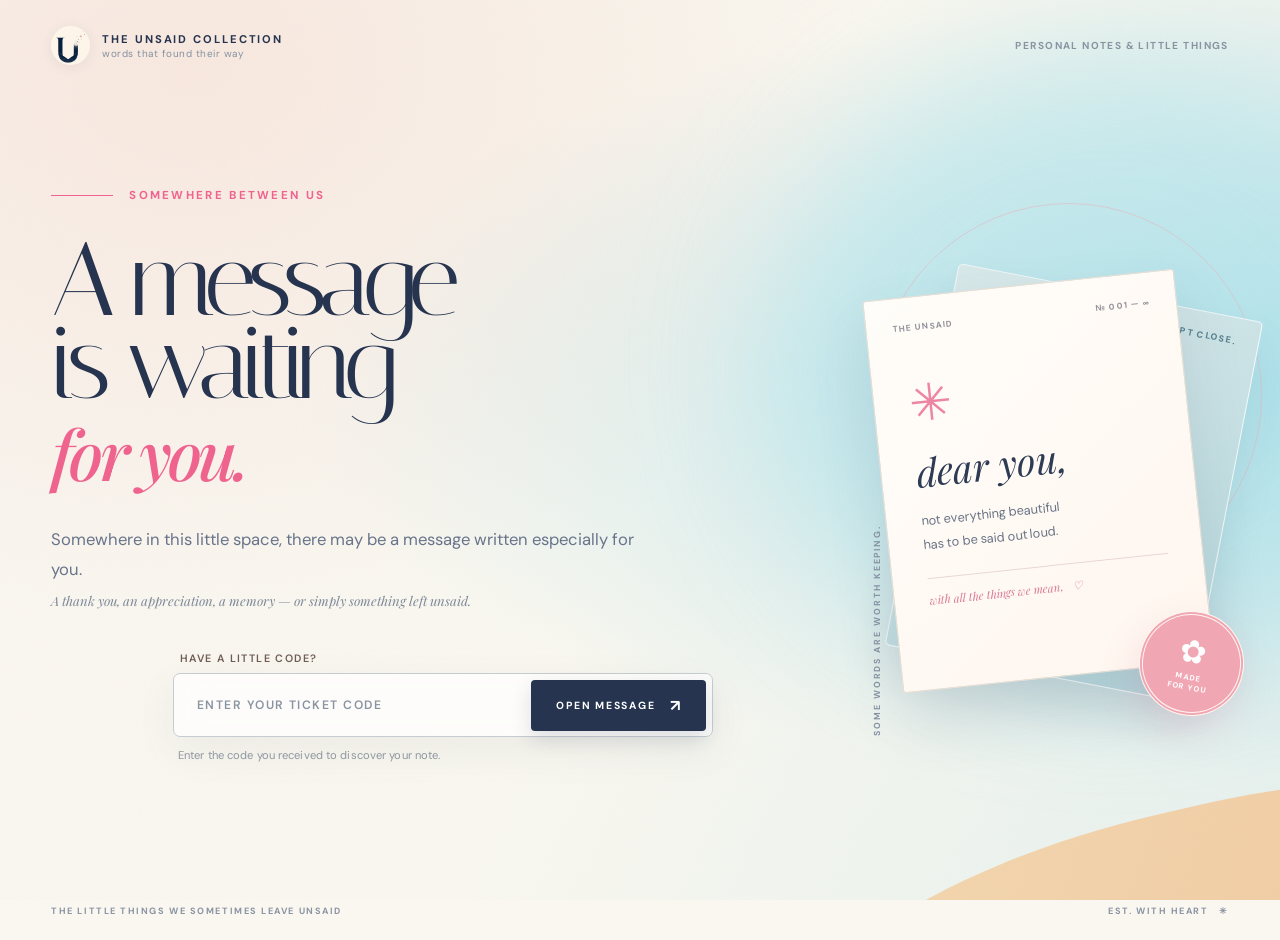
==== message.html @ 42da6a8a "Add files via upload" ====
<!DOCTYPE html>
<html lang="en">
<head>
  <meta charset="UTF-8" />
  <meta name="viewport" content="width=device-width, initial-scale=1.0" />
  <meta http-equiv="Cache-Control" content="no-cache, no-store, must-revalidate" />
  <meta http-equiv="Pragma" content="no-cache" />
  <meta http-equiv="Expires" content="0" />
  <meta name="description" content="A personal message, written for you." />
  <link rel="icon" type="image/png" sizes="32x32" href="assets/branding/favicon-32.png" />
  <link rel="icon" type="image/png" sizes="192x192" href="assets/branding/favicon-192.png" />
  <link rel="apple-touch-icon" href="assets/branding/favicon-192.png" />
  <title>Your Message — The Unsaid Collection</title>
  <link rel="preconnect" href="https://fonts.googleapis.com" />
  <link rel="preconnect" href="https://fonts.gstatic.com" crossorigin />
  <link href="https://fonts.googleapis.com/css2?family=DM+Sans:wght@400;500;600;700&family=Italiana&family=Playfair+Display:ital,wght@0,600;1,500&display=swap" rel="stylesheet" />
  <link rel="stylesheet" href="css/style.css?v=20260629-scrollfix3" />
  <link rel="stylesheet" href="css/themes.css?v=20260629-scrollfix3" />
  <link rel="stylesheet" href="css/message-v2.css?v=20260629-scrollfix3" />
  <link rel="stylesheet" href="css/recipient-designs.css?v=20260818-30unique" />
  <link rel="stylesheet" href="css/unsaid-redesign.css?v=unsaid-20261031" />
</head>
<body class="message-page" data-theme="eulalie">
  <div class="theme-background" aria-hidden="true">
    <span class="glow glow-one"></span>
    <span class="glow glow-two"></span>
    <div class="theme-motif">
      <span class="motif motif-one"></span>
      <span class="motif motif-two"></span>
      <span class="motif motif-three"></span>
      <span class="motif motif-four"></span>
      <span class="motif motif-five"></span>
    </div>
    <div id="particles" class="particles"></div>
  </div>

  <header class="message-header">
    <div class="brand message-brand-static" aria-label="THE UNSAID COLLECTION — a little note">
      <img class="message-brand-logo" src="assets/branding/unsent-mark.png" alt="" aria-hidden="true" />
      <span class="message-brand-copy"><strong>THE UNSAID COLLECTION</strong><small>words that found their way</small></span>
    </div>
    <div class="header-actions">
      <button id="musicToggle" class="music-toggle" type="button" aria-pressed="false" aria-label="Play background music" title="Background music">
        <span class="music-toggle-icon" aria-hidden="true">♪</span>
      </button>
    </div>
  </header>

  <main class="message-shell">
    <section id="introScene" class="intro-scene" aria-labelledby="messageTitle">
      <div class="edition-card">
        <div class="edition-art unsaid-edition-art" aria-hidden="true">
          <span class="edition-visual-circle"></span>
          <div class="edition-paper-stack edition-paper-stack-back"></div>
          <div class="edition-paper-stack edition-paper-stack-front">
            <span class="edition-paper-eyebrow">THE UNSAID COLLECTION</span>
            <span class="edition-paper-stamp">✿</span>
            <span class="edition-paper-script">somewhere,<br />between us.</span>
            <span class="edition-paper-line"></span>
            <span class="edition-paper-footnote">WORDS THAT FOUND THEIR WAY</span>
          </div>
          <span class="edition-art-caption">A MESSAGE, FOR ONE.</span>
          <span class="edition-art-spark">✳</span>
        </div>

        <div class="edition-copy">
          <div class="edition-topline">
            <span id="introThemeLabel">The Unsaid Collection</span>
            <span>A NOTE, JUST FOR YOU</span>
          </div>

          <p id="messageKicker" class="message-kicker">A little message for</p>
          <h1 id="messageTitle">Someone Special</h1>
          <p id="messageSubtitle" class="message-subtitle">Some words are meant to find just one person.</p>

          <div class="envelope-wrap">
            <button id="openLetterButton" class="envelope" type="button" aria-label="Buka surat">
              <span class="envelope-back"></span>
              <span class="letter-preview">
                <span class="letter-lines"></span>
                <span class="letter-seal">✦</span>
              </span>
              <span class="envelope-front"></span>
              <span class="envelope-flap"></span>
            </button>
          </div>

          <button id="openTextButton" class="primary-button" type="button">Open your message <span>↗</span></button>
          <p class="edition-note">Some words are best kept between two people.</p>
        </div>

        <div class="edition-spine" aria-hidden="true">
          <span>WORDS WORTH KEEPING</span>
          <strong>02</strong>
        </div>
      </div>
    </section>

    <div id="themeTransition" class="theme-transition" aria-hidden="true">
      <span class="transition-shape transition-shape-one"></span>
      <span class="transition-shape transition-shape-two"></span>
      <span class="transition-shape transition-shape-three"></span>
      <span class="transition-shape transition-shape-four"></span>
      <span class="transition-caption" id="transitionCaption">Opening your message</span>
    </div>

    <article id="letterScene" class="letter-scene" aria-hidden="true">
      <div class="letter-stage">
        <div class="letter-side-title" aria-hidden="true">
          <span>A MESSAGE FOR YOU</span>
          <strong id="letterThemeLabel">The Unsaid Collection</strong>
        </div>

        <div class="letter-card">
          <div class="letter-poster-band" aria-hidden="true">
            <span class="band-orb band-orb-one"></span>
            <span class="band-orb band-orb-two"></span>
            <span class="band-line band-line-one"></span>
            <span class="band-line band-line-two"></span>
            <span class="band-mark">✦</span>
          </div>

          <div class="letter-topline">
            <span id="letterDate">27 June 2026</span>
            <span class="letter-symbol">✦</span>
          </div>

          <p id="letterGreeting" class="letter-greeting">Dear friend,</p>
          <div id="letterBody" class="letter-body"></div>

          <section id="pauseScene" class="pause-scene" aria-hidden="true">
            <div class="pause-art" aria-hidden="true">
              <span class="pause-orb pause-orb-one"></span>
              <span class="pause-orb pause-orb-two"></span>
              <span class="pause-line pause-line-one"></span>
              <span class="pause-line pause-line-two"></span>
              <span class="pause-flourish pause-flourish-one"></span>
              <span class="pause-flourish pause-flourish-two"></span>
            </div>
            <p id="pauseQuote" class="pause-quote">Some memories deserve a gentler place to land.</p>
            <span id="pauseCaption" class="pause-caption">a quiet pause</span>
          </section>

          <div class="letter-closing">
            <p id="closingText">Thank you for being part of my story.</p>
            <div class="signature-block">
              <span>With sincerity,</span>
              <strong id="signatureName">— Someone who is learning</strong>
            </div>
          </div>
        </div>
      </div>

      <div class="after-message completion-panel">
        <span class="final-mark">✦</span>
        <p class="completion-kicker">Before you close this page</p>
        <h2>Have you finished reading your message?</h2>
        <p class="completion-copy">Take all the time you need. Once you confirm, this message will quietly close and cannot be opened again in this browser.</p>
        <button id="finishReadingButton" class="secondary-button finish-reading-button" type="button">I’ve finished reading</button>
      </div>
    </article>
  </main>

  <div id="finishDialog" class="finish-dialog" aria-hidden="true">
    <div class="finish-dialog-backdrop" data-dialog-close></div>
    <section class="finish-dialog-card" role="dialog" aria-modal="true" aria-labelledby="finishDialogTitle" aria-describedby="finishDialogText">
      <span class="finish-dialog-mark" aria-hidden="true">✦</span>
      <p class="finish-dialog-kicker">One last confirmation</p>
      <h2 id="finishDialogTitle">Ready to close this message?</h2>
      <p id="finishDialogText">After you continue, this message will fade away, and this code will no longer open it in this browser.</p>
      <div class="finish-dialog-actions">
        <button id="keepReadingButton" class="dialog-button dialog-button-secondary" type="button">Not yet</button>
        <button id="confirmFinishButton" class="dialog-button dialog-button-primary" type="button">Yes, close the message</button>
      </div>
    </section>
  </div>

  <div id="eraseDust" class="erase-dust" aria-hidden="true"></div>

  <div id="goodbyeScreen" class="goodbye-screen" aria-hidden="true">
    <span class="goodbye-mark">✦</span>
    <p>This message has gently closed.</p>
    <small>Some words stay with us, even after the page is gone.</small>
  </div>


  <div id="privacyShield" class="privacy-shield" aria-hidden="true">
    <div class="privacy-shield-card">
      <span aria-hidden="true">✦</span>
      <p>Your message is hidden</p>
      <small>Return to this window to continue your letter.</small>
    </div>
  </div>

  <div id="privacyNotice" class="privacy-notice" role="status" aria-live="polite">
    This personal message cannot be copied.
  </div>

  <footer class="message-footer">
    <span id="themeLabel">The Unsaid Collection</span>
    <span>For every little thing worth saying.</span>
  </footer>

  <audio id="backgroundMusic" src="assets/audio/titik-nadir-soft.mp3" preload="auto" loop playsinline webkit-playsinline></audio>

  <script src="js/messages.js?v=20260629-scrollfix3"></script>
  <script src="js/message.js?v=20260818-simplemobileaudio1"></script>
</body>
</html>
---- css/style.css ----
:root {
  --ink: #25233a;
  --muted: #706d83;
  --paper: rgba(255, 255, 255, 0.76);
  --line: rgba(37, 35, 58, 0.13);
  --shadow: 0 30px 90px rgba(67, 54, 106, 0.18);
}

* {
  box-sizing: border-box;
}

html {
  scroll-behavior: smooth;
}

body {
  margin: 0;
  min-height: 100vh;
  font-family: "DM Sans", sans-serif;
  color: var(--ink);
  background: #f6f2fb;
  overflow-x: hidden;
}

button,
input {
  font: inherit;
}

button,
a {
  -webkit-tap-highlight-color: transparent;
}

button {
  cursor: pointer;
}

/* =========================================================
   LANDING PAGE — THE PRIVATE INVITATION
   ========================================================= */
.landing-page {
  position: relative;
  min-height: 100vh;
  display: flex;
  flex-direction: column;
  color: #f7f0e8;
  background: #0d1326;
  isolation: isolate;
}

.night-sky {
  position: fixed;
  z-index: -2;
  inset: 0;
  overflow: hidden;
  pointer-events: none;
  background:
    radial-gradient(circle at 70% 14%, rgba(120, 114, 165, 0.16), transparent 30%),
    radial-gradient(circle at 13% 84%, rgba(112, 64, 93, 0.18), transparent 31%),
    linear-gradient(145deg, #10182e 0%, #0d1326 48%, #111326 100%);
}

.aurora,
.moon-glow,
.stars,
.landing-grain {
  position: absolute;
}

.aurora {
  border-radius: 50%;
  filter: blur(75px);
  opacity: 0.34;
  animation: landing-drift 16s ease-in-out infinite;
}

.aurora-one {
  width: 540px;
  height: 410px;
  top: -180px;
  right: -100px;
  background: #7775a8;
}

.aurora-two {
  width: 430px;
  height: 430px;
  left: -180px;
  bottom: -220px;
  background: #713e5f;
  animation-delay: -7s;
}

.moon-glow {
  width: 320px;
  height: 320px;
  top: 9%;
  right: 13%;
  border-radius: 50%;
  background: rgba(247, 232, 206, 0.09);
  filter: blur(18px);
  box-shadow: 0 0 100px rgba(246, 224, 189, 0.08);
}

.stars {
  inset: 0;
  opacity: 0.36;
  background-image:
    radial-gradient(circle, rgba(255,255,255,.9) 0 1px, transparent 1.2px),
    radial-gradient(circle, rgba(255,239,218,.72) 0 1px, transparent 1.3px);
  background-position: 0 0, 35px 24px;
}

.stars-small {
  background-size: 86px 86px, 112px 112px;
  mask-image: linear-gradient(to bottom, black, transparent 84%);
}

.stars-large {
  opacity: 0.17;
  background-size: 220px 220px, 310px 310px;
  transform: translateY(-40px);
}

.landing-grain {
  inset: 0;
  opacity: 0.14;
  mix-blend-mode: soft-light;
  background-image: url("data:image/svg+xml,%3Csvg viewBox='0 0 180 180' xmlns='http://www.w3.org/2000/svg'%3E%3Cfilter id='n'%3E%3CfeTurbulence type='fractalNoise' baseFrequency='.86' numOctaves='3' stitchTiles='stitch'/%3E%3C/filter%3E%3Crect width='100%25' height='100%25' filter='url(%23n)' opacity='.55'/%3E%3C/svg%3E");
}

.landing-header,
.landing-footer,
.landing-shell {
  width: min(1240px, calc(100% - 48px));
  margin-inline: auto;
}

.landing-header {
  position: relative;
  z-index: 4;
  display: flex;
  align-items: center;
  justify-content: space-between;
  gap: 20px;
  padding: 30px 0 14px;
  border-bottom: 1px solid rgba(255,255,255,0.1);
}

.landing-brand {
  display: inline-flex;
  align-items: center;
  gap: 10px;
  color: #f6ede4;
  font-family: "Italiana", "Playfair Display", serif;
  font-size: 1.2rem;
  letter-spacing: 0.06em;
  text-decoration: none;
}

.brand-star {
  color: #d0aa7c;
  font-size: 0.85rem;
}

.landing-header p,
.landing-footer p {
  margin: 0;
  color: rgba(238, 230, 222, 0.46);
  font-size: 0.68rem;
  letter-spacing: 0.16em;
  text-transform: uppercase;
}

.landing-shell {
  position: relative;
  z-index: 2;
  flex: 1;
  display: grid;
  grid-template-columns: minmax(0, 1.02fr) minmax(430px, 0.78fr);
  align-items: center;
  gap: clamp(55px, 8vw, 120px);
  padding: 58px 0 62px;
}

.landing-copy {
  max-width: 650px;
}

.landing-kicker {
  display: flex;
  align-items: center;
  gap: 12px;
  margin: 0 0 25px;
  color: #c8a77f;
  font-size: 0.69rem;
  font-weight: 600;
  letter-spacing: 0.19em;
  text-transform: uppercase;
}

.landing-kicker span {
  width: 42px;
  height: 1px;
  background: #c8a77f;
}

.landing-copy h1 {
  margin: 0;
  color: #f7f0e8;
  font-family: "Italiana", "Playfair Display", serif;
  font-size: clamp(4rem, 7.2vw, 7.25rem);
  font-weight: 400;
  letter-spacing: -0.05em;
  line-height: 0.91;
}

.landing-copy h1 em {
  display: block;
  margin-top: 0.11em;
  color: #d4af83;
  font-family: "Playfair Display", serif;
  font-size: 0.58em;
  font-weight: 500;
  letter-spacing: -0.025em;
}

.landing-intro {
  max-width: 590px;
  margin: 32px 0 0;
  color: rgba(239, 232, 225, 0.65);
  font-size: 0.98rem;
  line-height: 1.9;
}

.landing-details {
  display: flex;
  align-items: center;
  gap: 24px;
  margin-top: 46px;
}

.landing-details > div {
  display: grid;
  grid-template-columns: auto 1fr;
  align-items: center;
  gap: 12px;
  max-width: 200px;
}

.landing-details strong {
  color: #d0aa7c;
  font-family: "Italiana", serif;
  font-size: 1.45rem;
  font-weight: 400;
}

.landing-details span {
  color: rgba(239, 232, 225, 0.53);
  font-size: 0.72rem;
  line-height: 1.45;
}

.landing-details > i {
  width: 35px;
  height: 1px;
  background: rgba(255,255,255,0.14);
}

.invitation-stage {
  position: relative;
  width: min(100%, 505px);
  justify-self: end;
  padding: 24px 18px 18px;
  perspective: 1300px;
}

.letter-stack {
  position: absolute;
  inset: 40px 30px 6px;
  transform-style: preserve-3d;
}

.paper {
  position: absolute;
  inset: 0;
  border: 1px solid rgba(67, 51, 51, 0.11);
  border-radius: 4px;
  background: #e9dfd0;
  box-shadow: 0 30px 80px rgba(0,0,0,0.28);
}

.paper-back {
  transform: rotate(6deg) translate(8px, 8px);
  opacity: 0.5;
}

.paper-middle {
  transform: rotate(-3deg) translate(-7px, 7px);
  opacity: 0.72;
}

.invitation-card {
  position: relative;
  z-index: 2;
  min-height: 565px;
  padding: clamp(34px, 5vw, 53px);
  color: #28211f;
  background:
    linear-gradient(rgba(245, 237, 224, 0.95), rgba(245, 237, 224, 0.95)),
    repeating-linear-gradient(0deg, transparent 0 30px, rgba(75,52,42,.04) 31px);
  border: 1px solid rgba(255,255,255,0.65);
  border-radius: 4px;
  box-shadow: 0 38px 100px rgba(0,0,0,0.37);
  transform: rotateY(-2deg) rotateZ(0.25deg);
  transition: transform 0.5s cubic-bezier(.2,.8,.2,1), box-shadow 0.5s ease;
}

.invitation-stage:hover .invitation-card,
.invitation-stage:focus-within .invitation-card {
  transform: rotateY(0deg) rotateZ(0deg) translateY(-4px);
  box-shadow: 0 46px 115px rgba(0,0,0,0.42);
}

.card-corners::before,
.card-corners::after,
.invitation-card::before,
.invitation-card::after {
  position: absolute;
  width: 22px;
  height: 22px;
  content: "";
  border-color: rgba(92, 69, 56, 0.34);
}

.card-corners::before { top: 15px; left: 15px; border-top: 1px solid; border-left: 1px solid; }
.card-corners::after { top: 15px; right: 15px; border-top: 1px solid; border-right: 1px solid; }
.invitation-card::before { bottom: 15px; left: 15px; border-bottom: 1px solid; border-left: 1px solid; }
.invitation-card::after { bottom: 15px; right: 15px; border-bottom: 1px solid; border-right: 1px solid; }

.invitation-heading {
  display: flex;
  align-items: center;
  justify-content: space-between;
  color: rgba(53, 42, 38, 0.45);
  font-size: 0.65rem;
  letter-spacing: 0.16em;
  text-transform: uppercase;
}

.invitation-symbol {
  color: #966346;
  font-size: 0.9rem;
}

.wax-seal {
  position: relative;
  width: 74px;
  height: 74px;
  display: grid;
  place-items: center;
  margin: 32px auto 27px;
  color: #f0d8c2;
  background:
    radial-gradient(circle at 35% 28%, rgba(255,255,255,.25), transparent 18%),
    radial-gradient(circle, #a2574a 0 58%, #844338 60% 72%, #9b5144 74%);
  border-radius: 48% 52% 46% 54% / 54% 44% 56% 46%;
  filter: drop-shadow(0 8px 10px rgba(83,38,32,.28));
  transform: rotate(-7deg);
  transition: transform 0.35s ease;
}

.invitation-stage:hover .wax-seal {
  transform: rotate(0) scale(1.04);
}

.wax-seal::after {
  position: absolute;
  inset: 11px;
  border: 1px solid rgba(249, 220, 196, 0.42);
  border-radius: 50%;
  content: "";
}

.wax-seal span {
  position: relative;
  z-index: 1;
  font-family: "Italiana", serif;
  font-size: 1.85rem;
}

.card-kicker {
  margin: 0 0 11px;
  color: #9a6a4d;
  font-size: 0.62rem;
  font-weight: 600;
  letter-spacing: 0.17em;
  text-align: center;
  text-transform: uppercase;
}

.invitation-card h2 {
  margin: 0;
  font-family: "Italiana", "Playfair Display", serif;
  font-size: clamp(2.55rem, 4vw, 3.35rem);
  font-weight: 400;
  letter-spacing: -0.04em;
  line-height: 0.95;
  text-align: center;
}

.card-description {
  max-width: 310px;
  margin: 20px auto 28px;
  color: #786b65;
  font-size: 0.82rem;
  line-height: 1.65;
  text-align: center;
}

.invite-form {
  width: 100%;
  margin: 0 auto;
}

.invite-form label {
  display: block;
  margin: 0 0 8px 2px;
  color: #6f5d55;
  font-size: 0.67rem;
  font-weight: 600;
  letter-spacing: 0.13em;
  text-transform: uppercase;
}

.input-wrap {
  display: grid;
  grid-template-columns: auto minmax(0, 1fr) auto;
  align-items: center;
  gap: 10px;
  min-height: 59px;
  padding: 6px 7px 6px 15px;
  border: 1px solid rgba(79, 58, 48, 0.2);
  background: rgba(255,255,255,0.39);
  box-shadow: inset 0 1px rgba(255,255,255,0.55);
  transition: border-color .25s ease, box-shadow .25s ease, transform .25s ease;
}

.input-wrap:focus-within {
  border-color: rgba(146, 82, 64, 0.58);
  box-shadow: 0 10px 28px rgba(75, 51, 43, 0.11), inset 0 1px rgba(255,255,255,.75);
  transform: translateY(-1px);
}

.input-wrap.error {
  border-color: rgba(165, 55, 62, 0.62);
  animation: shake 0.38s ease;
}

.input-icon {
  color: rgba(91, 68, 58, 0.45);
  font-family: "Italiana", serif;
  font-size: 1.2rem;
}

.input-wrap input {
  min-width: 0;
  width: 100%;
  padding: 12px 0;
  border: 0;
  outline: 0;
  color: #342925;
  background: transparent;
  font-size: 0.92rem;
  font-weight: 600;
  letter-spacing: 0.12em;
  text-transform: uppercase;
}

.input-wrap input::placeholder {
  color: rgba(87, 68, 61, 0.31);
}

.input-wrap button {
  min-width: 112px;
  display: inline-flex;
  align-items: center;
  justify-content: center;
  gap: 10px;
  padding: 14px 16px;
  border: 0;
  color: #f8eee4;
  background: #2e292b;
  box-shadow: 0 9px 20px rgba(41, 34, 35, 0.2);
  transition: transform .2s ease, background .2s ease, opacity .2s ease;
}

.input-wrap button:hover {
  background: #4b3936;
  transform: translateY(-2px);
}

.input-wrap button:disabled {
  cursor: progress;
  opacity: .67;
}

.input-wrap button.checking .button-arrow {
  animation: spinner .7s linear infinite;
}

.button-arrow {
  font-size: 1rem;
}

.form-feedback {
  min-height: 28px;
  display: flex;
  align-items: flex-start;
  justify-content: space-between;
  gap: 12px;
  padding: 8px 2px 0;
}

.form-message {
  margin: 0;
  color: #a13f48;
  font-size: 0.72rem;
  line-height: 1.35;
}

.form-message.success {
  color: #4d755b;
}

.form-feedback > span {
  flex: none;
  color: rgba(80, 63, 56, 0.43);
  font-size: 0.64rem;
}

.card-footer {
  display: flex;
  align-items: center;
  justify-content: center;
  gap: 10px;
  margin-top: 19px;
  color: rgba(65, 50, 44, 0.38);
  font-family: "Playfair Display", serif;
  font-size: 0.62rem;
  font-style: italic;
}

.card-footer i {
  width: 3px;
  height: 3px;
  background: #a27b64;
  border-radius: 50%;
}

.floating-note {
  position: absolute;
  z-index: 4;
  padding: 9px 13px;
  color: rgba(243, 231, 219, 0.6);
  background: rgba(12, 17, 33, 0.62);
  border: 1px solid rgba(255,255,255,0.09);
  border-radius: 999px;
  backdrop-filter: blur(12px);
  font-family: "Playfair Display", serif;
  font-size: 0.66rem;
  font-style: italic;
  white-space: nowrap;
  box-shadow: 0 12px 35px rgba(0,0,0,.18);
  animation: note-float 5s ease-in-out infinite;
}

.note-one {
  top: 9px;
  right: -47px;
}

.note-two {
  left: -59px;
  bottom: 49px;
  animation-delay: -2.3s;
}

.landing-footer {
  position: relative;
  z-index: 3;
  display: flex;
  justify-content: space-between;
  gap: 24px;
  padding: 14px 0 27px;
}

.landing-footer span {
  display: inline-block;
  margin-left: 6px;
  animation: scroll-nudge 1.8s ease-in-out infinite;
}

.reveal-item {
  opacity: 0;
  transform: translateY(18px);
  animation: reveal .85s cubic-bezier(.2,.75,.2,1) forwards;
}

.landing-header.reveal-item { animation-delay: .05s; }
.landing-copy .reveal-item:nth-child(1) { animation-delay: .12s; }
.landing-copy .reveal-item:nth-child(2) { animation-delay: .22s; }
.landing-copy .reveal-item:nth-child(3) { animation-delay: .34s; }
.landing-copy .reveal-item:nth-child(4) { animation-delay: .46s; }
.invitation-stage.reveal-item { animation-delay: .3s; }
.landing-footer.reveal-item { animation-delay: .58s; }

.success-overlay {
  position: fixed;
  z-index: 30;
  inset: 0;
  display: grid;
  place-items: center;
  padding: 24px;
  background: rgba(6, 10, 22, 0.72);
  backdrop-filter: blur(20px);
  opacity: 0;
  visibility: hidden;
  transition: opacity .4s ease, visibility .4s ease;
}

.success-overlay.active {
  opacity: 1;
  visibility: visible;
}

.success-rings {
  position: absolute;
  width: min(68vw, 660px);
  aspect-ratio: 1;
}

.success-rings span {
  position: absolute;
  inset: 0;
  border: 1px solid rgba(218, 180, 134, 0.12);
  border-radius: 50%;
  animation: ring-pulse 2s ease-out infinite;
}

.success-rings span:nth-child(2) { inset: 13%; animation-delay: -.65s; }
.success-rings span:nth-child(3) { inset: 27%; animation-delay: -1.3s; }

.success-card {
  position: relative;
  width: min(440px, 100%);
  padding: 46px 38px;
  color: #2c2523;
  text-align: center;
  background: #f3eadf;
  border: 1px solid rgba(255,255,255,0.75);
  box-shadow: 0 40px 120px rgba(0,0,0,.45);
  transform: translateY(22px) scale(.96);
  transition: transform .45s cubic-bezier(.2,.8,.2,1);
}

.success-overlay.active .success-card {
  transform: translateY(0) scale(1);
}

.success-icon {
  width: 48px;
  height: 48px;
  display: grid;
  place-items: center;
  margin: 0 auto 18px;
  color: #9e654d;
  border: 1px solid rgba(126, 82, 63, .24);
  border-radius: 50%;
}

.success-kicker {
  margin: 0;
  color: #9b6a52;
  font-size: .67rem;
  font-weight: 600;
  letter-spacing: .18em;
  text-transform: uppercase;
}

.success-card h2 {
  margin: 12px 0 9px;
  font-family: "Italiana", "Playfair Display", serif;
  font-size: 2.75rem;
  font-weight: 400;
  letter-spacing: -.04em;
}

.success-card > p:not(.success-kicker) {
  margin: 0;
  color: #746862;
}

.success-card small {
  color: #8e817a;
}

.loading-line {
  height: 2px;
  margin: 27px 0 14px;
  overflow: hidden;
  background: rgba(76, 57, 49, 0.11);
}

.loading-line span {
  display: block;
  width: 0;
  height: 100%;
  background: linear-gradient(90deg, #804a3e, #cf9f73);
}

.success-overlay.active .loading-line span {
  animation: load 1.45s ease forwards;
}

.landing-page.invite-accepted .invitation-card {
  transform: translateY(-10px) rotateX(2deg) scale(.98);
}

@keyframes landing-drift {
  0%, 100% { transform: translate3d(0,0,0) scale(1); }
  50% { transform: translate3d(34px,-18px,0) scale(1.08); }
}

@keyframes note-float {
  0%, 100% { transform: translateY(0) rotate(-1deg); }
  50% { transform: translateY(-8px) rotate(1deg); }
}

@keyframes scroll-nudge {
  0%, 100% { transform: translateY(0); opacity: .5; }
  50% { transform: translateY(4px); opacity: 1; }
}

@keyframes spinner {
  to { transform: rotate(360deg); }
}

@keyframes ring-pulse {
  0% { transform: scale(.7); opacity: 0; }
  35% { opacity: .8; }
  100% { transform: scale(1.12); opacity: 0; }
}

@media (max-width: 1020px) {
  .landing-shell {
    grid-template-columns: 1fr;
    gap: 70px;
    padding-top: 70px;
  }

  .landing-copy {
    max-width: 780px;
    text-align: center;
    justify-self: center;
  }

  .landing-kicker,
  .landing-details {
    justify-content: center;
  }

  .landing-intro {
    margin-inline: auto;
  }

  .invitation-stage {
    justify-self: center;
  }
}

@media (max-width: 620px) {
  .landing-header,
  .landing-footer,
  .landing-shell {
    width: min(100% - 28px, 1240px);
  }

  .landing-header {
    padding-top: 20px;
  }

  .landing-header p {
    display: none;
  }

  .landing-shell {
    gap: 45px;
    padding: 50px 0 36px;
  }

  .landing-copy h1 {
    font-size: clamp(3.35rem, 18vw, 5.2rem);
  }

  .landing-intro {
    font-size: .9rem;
    line-height: 1.8;
  }

  .landing-details {
    gap: 12px;
    margin-top: 35px;
  }

  .landing-details > div {
    grid-template-columns: 1fr;
    gap: 2px;
    text-align: center;
  }

  .landing-details > i {
    width: 20px;
  }

  .invitation-stage {
    padding: 10px 0;
  }

  .letter-stack {
    inset: 25px 7px 0;
  }

  .invitation-card {
    min-height: 0;
    padding: 38px 24px 34px;
    transform: none;
  }

  .invitation-stage:hover .invitation-card,
  .invitation-stage:focus-within .invitation-card {
    transform: translateY(-2px);
  }

  .wax-seal {
    width: 66px;
    height: 66px;
    margin: 27px auto 23px;
  }

  .input-wrap {
    grid-template-columns: auto minmax(0, 1fr);
    padding: 8px 9px 8px 14px;
  }

  .input-wrap button {
    grid-column: 1 / -1;
    width: 100%;
  }

  .form-feedback {
    min-height: 37px;
  }

  .floating-note {
    display: none;
  }

  .card-footer {
    gap: 7px;
    font-size: .57rem;
  }

  .landing-footer {
    justify-content: center;
    text-align: center;
  }

  .landing-footer p:last-child {
    display: none;
  }
}

.message-page {
  min-height: 100vh;
  transition: background 0.6s ease, color 0.6s ease;
}

.message-header,
.message-footer {
  position: relative;
  z-index: 5;
  display: flex;
  align-items: center;
  justify-content: space-between;
  gap: 20px;
  width: min(1180px, calc(100% - 40px));
  margin: 0 auto;
}

.message-header {
  padding: 24px 0;
}

.brand {
  color: inherit;
  font-family: "Playfair Display", serif;
  font-style: italic;
  text-decoration: none;
}

.ghost-button,
.secondary-button {
  border: 1px solid var(--theme-line, rgba(255,255,255,0.25));
  color: inherit;
  background: var(--theme-glass, rgba(255,255,255,0.08));
  backdrop-filter: blur(12px);
  transition: transform 0.2s ease, background 0.2s ease;
}

.ghost-button {
  padding: 10px 15px;
  border-radius: 999px;
  font-size: 0.78rem;
}

.ghost-button:hover,
.secondary-button:hover {
  transform: translateY(-2px);
  background: var(--theme-glass-hover, rgba(255,255,255,0.14));
}

.message-shell {
  position: relative;
  z-index: 2;
  width: min(1000px, calc(100% - 32px));
  margin: 0 auto;
}

.intro-scene {
  min-height: calc(100vh - 150px);
  display: flex;
  flex-direction: column;
  align-items: center;
  justify-content: center;
  padding: 42px 0 90px;
  text-align: center;
  transition: opacity 0.5s ease, transform 0.5s ease;
}

.intro-scene.leaving {
  opacity: 0;
  transform: translateY(-22px);
}

.envelope-wrap {
  height: 180px;
  display: grid;
  place-items: center;
  margin-bottom: 24px;
  perspective: 1000px;
}

.envelope {
  position: relative;
  width: 230px;
  height: 145px;
  padding: 0;
  border: 0;
  background: transparent;
  filter: drop-shadow(0 25px 28px rgba(0,0,0,0.18));
  transition: transform 0.25s ease;
}

.envelope:hover {
  transform: translateY(-7px) rotate(-1deg);
}

.envelope-back,
.envelope-front,
.envelope-flap {
  position: absolute;
  inset: 0;
  border-radius: 10px;
}

.envelope-back {
  background: var(--theme-envelope, #ece0f4);
}

.envelope-front {
  z-index: 3;
  clip-path: polygon(0 0, 50% 50%, 100% 0, 100% 100%, 0 100%);
  background: var(--theme-envelope-front, #dfcfe9);
}

.envelope-flap {
  z-index: 4;
  transform-origin: top;
  clip-path: polygon(0 0, 100% 0, 50% 62%);
  background: var(--theme-envelope-flap, #f4e9f9);
  transition: transform 0.75s cubic-bezier(.2,.8,.2,1), z-index 0s 0.3s;
}

.letter-preview {
  position: absolute;
  z-index: 2;
  left: 18px;
  right: 18px;
  bottom: 12px;
  height: 112px;
  padding: 22px;
  background: #fffdf8;
  border-radius: 8px;
  transition: transform 0.75s cubic-bezier(.2,.8,.2,1);
}

.letter-lines,
.letter-lines::before,
.letter-lines::after {
  display: block;
  height: 5px;
  border-radius: 99px;
  background: #ddd5cc;
  content: "";
}

.letter-lines::before {
  width: 72%;
  margin-top: 12px;
}

.letter-lines::after {
  width: 54%;
  margin-top: 12px;
}

.letter-seal {
  position: absolute;
  right: 18px;
  bottom: 15px;
  color: var(--theme-accent, #8b6da7);
}

.envelope.opened .envelope-flap {
  z-index: 1;
  transform: rotateX(180deg);
}

.envelope.opened .letter-preview {
  transform: translateY(-74px);
}

.message-kicker {
  margin: 0 0 12px;
  color: var(--theme-accent, #b8a4d9);
}

.intro-scene h1 {
  margin: 0;
  max-width: 750px;
  font-size: clamp(3.3rem, 9vw, 7rem);
  line-height: 0.95;
  color: var(--theme-heading, white);
}

.message-subtitle {
  width: min(560px, 100%);
  margin: 24px auto 30px;
  color: var(--theme-muted, rgba(255,255,255,0.72));
  line-height: 1.7;
}

.primary-button {
  display: inline-flex;
  align-items: center;
  gap: 16px;
  padding: 15px 20px;
  background: var(--theme-button, linear-gradient(135deg, #fff, #eee));
  color: var(--theme-button-text, #28233a);
}

.letter-scene {
  display: none;
  padding: 60px 0 100px;
}

.letter-scene.visible {
  display: block;
  animation: reveal 0.7s ease forwards;
}

.letter-card {
  width: min(760px, 100%);
  margin: 0 auto;
  padding: clamp(30px, 7vw, 70px);
  color: #2c2830;
  background:
    linear-gradient(rgba(255,253,248,0.94), rgba(255,253,248,0.94)),
    repeating-linear-gradient(0deg, transparent, transparent 31px, rgba(93,72,70,0.05) 32px);
  border: 1px solid rgba(255,255,255,0.78);
  border-radius: 10px;
  box-shadow: 0 35px 90px rgba(0,0,0,0.2);
  transform: rotate(-0.35deg);
}

.letter-topline {
  display: flex;
  justify-content: space-between;
  gap: 20px;
  margin-bottom: 44px;
  color: #91848d;
  font-size: 0.78rem;
  letter-spacing: 0.08em;
  text-transform: uppercase;
}

.letter-symbol {
  color: var(--theme-accent, #87639c);
}

.letter-greeting {
  margin: 0 0 30px;
  font-family: "Playfair Display", serif;
  font-size: clamp(2rem, 5vw, 3.1rem);
}

.letter-body p {
  margin: 0 0 24px;
  color: #49424a;
  font-family: "Playfair Display", serif;
  font-size: clamp(1.14rem, 2.3vw, 1.34rem);
  line-height: 1.95;
  opacity: 0;
  transform: translateY(14px);
}

.letter-body p.visible {
  animation: reveal 0.75s ease forwards;
}

.letter-closing {
  margin-top: 48px;
  padding-top: 30px;
  border-top: 1px solid rgba(51,44,48,0.12);
}

.letter-closing > p {
  color: #5e555d;
  font-style: italic;
}

.signature-block {
  display: flex;
  flex-direction: column;
  align-items: flex-end;
  gap: 7px;
  margin-top: 36px;
  color: #6f646d;
  font-family: "Playfair Display", serif;
}

.signature-block strong {
  color: #332d34;
  font-size: 1.1rem;
}

.after-message {
  width: min(640px, 100%);
  margin: 34px auto 0;
  text-align: center;
  color: var(--theme-muted, rgba(255,255,255,0.72));
}

.after-message p {
  line-height: 1.7;
}

.secondary-button {
  margin-top: 12px;
  padding: 12px 18px;
  border-radius: 999px;
}

.message-footer {
  padding: 26px 0;
  color: var(--theme-muted, rgba(255,255,255,0.55));
  font-size: 0.72rem;
}

.glow {
  position: absolute;
  border-radius: 50%;
  filter: blur(60px);
  opacity: 0.38;
  animation: float 13s ease-in-out infinite;
}

.glow-one {
  width: 480px;
  height: 480px;
  top: -180px;
  left: -150px;
  background: var(--theme-glow-one, #72568e);
}

.glow-two {
  width: 520px;
  height: 520px;
  right: -210px;
  bottom: -190px;
  background: var(--theme-glow-two, #b97b9f);
  animation-delay: -5s;
}

.particle {
  position: absolute;
  display: block;
  width: 4px;
  height: 4px;
  background: var(--theme-particle, rgba(255,255,255,0.65));
  border-radius: 50%;
  animation: drift linear infinite;
}

@keyframes reveal {
  to { opacity: 1; transform: translateY(0); }
}

@keyframes float {
  0%, 100% { transform: translate3d(0, 0, 0) scale(1); }
  50% { transform: translate3d(18px, -22px, 0) scale(1.05); }
}

@keyframes drift {
  from { transform: translateY(105vh) scale(0.6); opacity: 0; }
  12% { opacity: 0.8; }
  88% { opacity: 0.4; }
  to { transform: translateY(-20vh) scale(1.1); opacity: 0; }
}

@keyframes shake {
  0%, 100% { transform: translateX(0); }
  25% { transform: translateX(-7px); }
  75% { transform: translateX(7px); }
}

@keyframes load {
  to { width: 100%; }
}

@media (max-width: 700px) {
  .message-header,
  .message-footer {
    width: min(100% - 28px, 1180px);
  }

  .message-footer {
    align-items: flex-start;
    flex-direction: column;
  }

  .intro-scene {
    min-height: calc(100vh - 120px);
    padding-top: 24px;
  }

  .envelope {
    transform: scale(0.88);
  }

  .envelope:hover {
    transform: translateY(-5px) scale(0.88);
  }

  .letter-card {
    transform: none;
  }
}

@media (prefers-reduced-motion: reduce) {
  *, *::before, *::after {
    animation-duration: 0.01ms !important;
    animation-iteration-count: 1 !important;
    scroll-behavior: auto !important;
    transition-duration: 0.01ms !important;
  }
}


/* Smooth opening overrides */
.intro-scene {
  transition: opacity .9s cubic-bezier(.22,.7,.2,1), transform .9s cubic-bezier(.22,.7,.2,1), filter .9s ease;
}

.intro-scene.leaving {
  opacity: 0;
  transform: translateY(-14px) scale(.988);
  filter: blur(7px);
}

.envelope {
  transition: transform .35s ease, filter .35s ease;
}

.envelope.opened {
  animation: envelope-settle 1.2s cubic-bezier(.22,.76,.18,1) forwards;
}

.envelope-flap {
  transition: transform 1.08s cubic-bezier(.22,.76,.18,1), z-index 0s .42s;
}

.letter-preview {
  transition: transform 1.08s cubic-bezier(.22,.76,.18,1), box-shadow 1.08s ease;
}

.envelope.opened .letter-preview {
  transform: translateY(-82px);
  box-shadow: 0 20px 30px rgba(44, 26, 42, .14);
}

@keyframes envelope-settle {
  0% { transform: translateY(0) scale(1) rotate(0deg); }
  45% { transform: translateY(-5px) scale(1.015) rotate(-.4deg); }
  100% { transform: translateY(-2px) scale(1.01) rotate(0deg); }
}
---- css/themes.css ----
/* =========================================================
   PERSONAL MESSAGE THEMES
   Each recipient receives a distinct visual world.
   Themes are original interpretations of the supplied references.
   ========================================================= */

/* ---------- EULALIE — blush butterflies / apology & closure ---------- */
body[data-theme="eulalie"] {
  --theme-accent: #f7a3c4;
  --theme-heading: #fff9fb;
  --theme-muted: rgba(255, 241, 248, 0.78);
  --theme-line: rgba(255, 222, 238, 0.25);
  --theme-glass: rgba(255, 221, 237, 0.1);
  --theme-glass-hover: rgba(255, 221, 237, 0.17);
  --theme-envelope: #f1b6ce;
  --theme-envelope-front: #e78ab6;
  --theme-envelope-flap: #ffd7e7;
  --theme-button: linear-gradient(135deg, #fff6fa, #f6bed6);
  --theme-button-text: #642c50;
  --theme-glow-one: #f287b7;
  --theme-glow-two: #70b8e8;
  --theme-particle: rgba(255, 225, 241, 0.78);
  color: #fff7fb;
  background:
    radial-gradient(circle at 48% 25%, rgba(105,176,225,.18), transparent 28%),
    linear-gradient(145deg, #502541 0%, #84365e 47%, #3c416f 100%);
}

body[data-theme="eulalie"] .theme-background::before {
  position: absolute;
  inset: 0;
  content: "";
  opacity: .14;
  background:
    repeating-radial-gradient(ellipse at 20% 40%, transparent 0 42px, rgba(255,210,233,.3) 44px 45px, transparent 47px 80px);
}

body[data-theme="eulalie"] .motif {
  position: absolute;
}

body[data-theme="eulalie"] .motif-one,
body[data-theme="eulalie"] .motif-two,
body[data-theme="eulalie"] .motif-three {
  width: 92px;
  height: 72px;
}

body[data-theme="eulalie"] .motif-one::before,
body[data-theme="eulalie"] .motif-one::after,
body[data-theme="eulalie"] .motif-two::before,
body[data-theme="eulalie"] .motif-two::after,
body[data-theme="eulalie"] .motif-three::before,
body[data-theme="eulalie"] .motif-three::after {
  position: absolute;
  top: 5px;
  width: 47px;
  height: 61px;
  content: "";
  border: 2px solid rgba(255,209,235,.52);
  border-radius: 72% 28% 66% 34% / 64% 38% 62% 36%;
  background: rgba(237,116,177,.12);
}

body[data-theme="eulalie"] .motif-one::before,
body[data-theme="eulalie"] .motif-two::before,
body[data-theme="eulalie"] .motif-three::before {
  left: 2px;
  transform: rotate(-26deg);
}

body[data-theme="eulalie"] .motif-one::after,
body[data-theme="eulalie"] .motif-two::after,
body[data-theme="eulalie"] .motif-three::after {
  right: 2px;
  transform: rotate(26deg) scaleX(-1);
}

body[data-theme="eulalie"] .motif-one { left: 7%; top: 20%; transform: rotate(-14deg) scale(.85); }
body[data-theme="eulalie"] .motif-two { right: 8%; top: 14%; transform: rotate(18deg) scale(1.15); }
body[data-theme="eulalie"] .motif-three { right: 16%; bottom: 12%; transform: rotate(-7deg) scale(.68); }

body[data-theme="eulalie"] .motif-four,
body[data-theme="eulalie"] .motif-five {
  width: 180px;
  height: 90px;
  border: 3px solid rgba(103,184,229,.34);
  border-color: rgba(103,184,229,.34) transparent transparent transparent;
  border-radius: 50%;
}

body[data-theme="eulalie"] .motif-four { left: -45px; bottom: 18%; transform: rotate(22deg); }
body[data-theme="eulalie"] .motif-five { right: -38px; top: 43%; transform: rotate(-28deg); }

body[data-theme="eulalie"] .letter-card {
  background:
    linear-gradient(rgba(255,250,251,.95), rgba(255,250,251,.95)),
    repeating-linear-gradient(0deg, transparent, transparent 31px, rgba(165,71,117,.05) 32px);
  box-shadow: 0 35px 100px rgba(49,22,51,.28);
}

/* ---------- ILIAD — amber geometry / warm gratitude ---------- */
body[data-theme="iliad"] {
  --theme-accent: #ffd180;
  --theme-heading: #fff9e9;
  --theme-muted: rgba(255, 235, 202, 0.78);
  --theme-line: rgba(255, 220, 161, 0.25);
  --theme-glass: rgba(255, 211, 137, 0.09);
  --theme-glass-hover: rgba(255, 211, 137, 0.16);
  --theme-envelope: #e8a14e;
  --theme-envelope-front: #c97735;
  --theme-envelope-flap: #f5bf6d;
  --theme-button: linear-gradient(135deg, #fff6da, #f6bf63);
  --theme-button-text: #57311d;
  --theme-glow-one: #e47b2f;
  --theme-glow-two: #3e7d94;
  --theme-particle: rgba(255, 221, 162, 0.84);
  color: #fff8e9;
  background:
    radial-gradient(circle at 50% 18%, rgba(255,195,92,.18), transparent 26%),
    linear-gradient(145deg, #3a3430 0%, #824327 47%, #234b5c 100%);
}

body[data-theme="iliad"] .theme-background::before {
  position: absolute;
  inset: 0;
  content: "";
  opacity: .18;
  background:
    linear-gradient(115deg, transparent 0 46%, rgba(255,219,148,.2) 47% 48%, transparent 49% 100%),
    linear-gradient(24deg, transparent 0 44%, rgba(69,135,155,.23) 45% 46%, transparent 47% 100%);
  background-size: 170px 170px, 220px 220px;
}

body[data-theme="iliad"] .motif {
  position: absolute;
}

body[data-theme="iliad"] .motif-one {
  width: 170px;
  height: 170px;
  left: 7%;
  top: 16%;
  border: 18px double rgba(255,191,95,.34);
  border-radius: 50%;
  box-shadow: inset 0 0 0 16px rgba(40,104,128,.15);
  transform: rotate(18deg);
}

body[data-theme="iliad"] .motif-two {
  width: 86px;
  height: 125px;
  right: 9%;
  top: 15%;
  background: linear-gradient(135deg, rgba(255,194,94,.38), rgba(179,82,39,.12));
  border: 3px solid rgba(255,226,170,.34);
  clip-path: polygon(50% 0, 100% 18%, 88% 78%, 50% 100%, 12% 78%, 0 18%);
  transform: rotate(-12deg);
}

body[data-theme="iliad"] .motif-three,
body[data-theme="iliad"] .motif-four,
body[data-theme="iliad"] .motif-five {
  width: 150px;
  height: 8px;
  background: linear-gradient(90deg, transparent, rgba(255,230,180,.48), transparent);
  border-radius: 999px;
}

body[data-theme="iliad"] .motif-three { left: 4%; bottom: 22%; transform: rotate(-28deg); }
body[data-theme="iliad"] .motif-four { right: 3%; bottom: 27%; transform: rotate(31deg); }
body[data-theme="iliad"] .motif-five { right: 18%; top: 48%; transform: rotate(-8deg) scale(.65); }

body[data-theme="iliad"] .letter-card {
  background:
    linear-gradient(rgba(255,250,239,.96), rgba(255,250,239,.96)),
    repeating-linear-gradient(0deg, transparent, transparent 31px, rgba(126,70,32,.06) 32px);
  box-shadow: 0 35px 100px rgba(53,30,20,.3);
}

/* ---------- OSTARA — rose garden / quiet admiration ---------- */
body[data-theme="ostara"] {
  --theme-accent: #ffd0dc;
  --theme-heading: #fffaf6;
  --theme-muted: rgba(255, 238, 240, 0.79);
  --theme-line: rgba(255, 222, 225, 0.25);
  --theme-glass: rgba(255, 225, 229, 0.09);
  --theme-glass-hover: rgba(255, 225, 229, 0.16);
  --theme-envelope: #e6a6b4;
  --theme-envelope-front: #c9788d;
  --theme-envelope-flap: #f3c8cf;
  --theme-button: linear-gradient(135deg, #fff7f2, #efc0ca);
  --theme-button-text: #5f3445;
  --theme-glow-one: #ad677f;
  --theme-glow-two: #8b7db5;
  --theme-particle: rgba(255, 224, 231, 0.8);
  color: #fff8f6;
  background:
    radial-gradient(circle at 51% 18%, rgba(255,210,219,.16), transparent 26%),
    linear-gradient(145deg, #473242 0%, #764657 48%, #67547a 100%);
}

body[data-theme="ostara"] .theme-background::before,
body[data-theme="ostara"] .theme-background::after {
  position: absolute;
  content: "";
  width: 330px;
  height: 540px;
  top: -80px;
  border: 3px solid rgba(243,180,202,.2);
  border-radius: 50% 50% 42% 58% / 62% 42% 58% 38%;
}

body[data-theme="ostara"] .theme-background::before {
  left: -100px;
  transform: rotate(-25deg);
}

body[data-theme="ostara"] .theme-background::after {
  right: -90px;
  transform: rotate(24deg) scaleX(-1);
}

body[data-theme="ostara"] .motif {
  position: absolute;
}

body[data-theme="ostara"] .motif-one,
body[data-theme="ostara"] .motif-two,
body[data-theme="ostara"] .motif-three,
body[data-theme="ostara"] .motif-four,
body[data-theme="ostara"] .motif-five {
  width: 54px;
  height: 54px;
  border-radius: 50%;
  background:
    radial-gradient(circle at 50% 50%, rgba(255,231,189,.9) 0 9%, transparent 10%),
    radial-gradient(ellipse at 50% 18%, rgba(245,168,195,.55) 0 22%, transparent 23%),
    radial-gradient(ellipse at 82% 43%, rgba(255,211,220,.42) 0 22%, transparent 23%),
    radial-gradient(ellipse at 69% 79%, rgba(191,134,183,.5) 0 22%, transparent 23%),
    radial-gradient(ellipse at 31% 79%, rgba(242,147,181,.48) 0 22%, transparent 23%),
    radial-gradient(ellipse at 18% 43%, rgba(255,211,220,.4) 0 22%, transparent 23%);
  box-shadow: 0 0 0 2px rgba(255,222,230,.12);
}

body[data-theme="ostara"] .motif-one { left: 8%; top: 18%; transform: scale(1.3) rotate(17deg); }
body[data-theme="ostara"] .motif-two { left: 18%; bottom: 15%; transform: scale(.75) rotate(-13deg); }
body[data-theme="ostara"] .motif-three { right: 9%; top: 16%; transform: scale(.9) rotate(9deg); }
body[data-theme="ostara"] .motif-four { right: 14%; bottom: 13%; transform: scale(1.5) rotate(-19deg); }
body[data-theme="ostara"] .motif-five { right: 29%; top: 47%; transform: scale(.48); opacity: .7; }

body[data-theme="ostara"] .letter-card {
  background:
    linear-gradient(rgba(255,251,247,.96), rgba(255,251,247,.96)),
    repeating-linear-gradient(0deg, transparent, transparent 31px, rgba(122,72,92,.05) 32px);
  box-shadow: 0 35px 100px rgba(46,28,50,.29);
}

/* ---------- Shared thematic finishing ---------- */
.theme-background {
  position: fixed;
  z-index: -2;
  inset: 0;
  overflow: hidden;
  pointer-events: none;
}

.theme-motif,
.particles {
  position: absolute;
  inset: 0;
}

.message-page::before {
  position: fixed;
  z-index: -1;
  inset: 0;
  content: "";
  opacity: .085;
  pointer-events: none;
  mix-blend-mode: soft-light;
  background-image: url("data:image/svg+xml,%3Csvg viewBox='0 0 180 180' xmlns='http://www.w3.org/2000/svg'%3E%3Cfilter id='n'%3E%3CfeTurbulence type='fractalNoise' baseFrequency='.82' numOctaves='3' stitchTiles='stitch'/%3E%3C/filter%3E%3Crect width='100%25' height='100%25' filter='url(%23n)' opacity='.55'/%3E%3C/svg%3E");
}

.message-page .intro-scene h1 {
  font-family: "Italiana", "Playfair Display", serif;
  font-weight: 400;
  letter-spacing: -.045em;
}

.message-page .envelope {
  filter: drop-shadow(0 27px 34px rgba(0,0,0,.24));
}

.message-page .envelope-back,
.message-page .envelope-front,
.message-page .envelope-flap {
  border: 1px solid rgba(255,255,255,.16);
}

.message-page .primary-button {
  border: 1px solid rgba(255,255,255,.36);
  border-radius: 999px;
  box-shadow: 0 15px 38px rgba(0,0,0,.13);
}

.message-page .letter-card {
  border-radius: 18px 18px 18px 5px;
}

@media (max-width: 700px) {
  .theme-motif {
    opacity: .62;
  }

  body[data-theme="eulalie"] .motif-one,
  body[data-theme="iliad"] .motif-one,
  body[data-theme="ostara"] .motif-one {
    left: -18px;
  }

  body[data-theme="eulalie"] .motif-two,
  body[data-theme="iliad"] .motif-two,
  body[data-theme="ostara"] .motif-three {
    right: -20px;
  }
}


/* ---------- MINOUET — surreal dreamscape / postponed words ---------- */
body[data-theme="minouet"] {
  --theme-accent: #ffd4ea;
  --theme-heading: #fffafd;
  --theme-muted: rgba(255, 237, 247, 0.8);
  --theme-line: rgba(255, 220, 240, 0.24);
  --theme-glass: rgba(255, 228, 242, 0.09);
  --theme-glass-hover: rgba(255, 228, 242, 0.16);
  --theme-envelope: #d995bd;
  --theme-envelope-front: #a85f98;
  --theme-envelope-flap: #efbcd3;
  --theme-button: linear-gradient(135deg, #fff7fb, #a8dfec);
  --theme-button-text: #52345f;
  --theme-glow-one: #d365a0;
  --theme-glow-two: #67bdd4;
  --theme-particle: rgba(255, 230, 246, 0.84);
  color: #fff8fd;
  background:
    radial-gradient(circle at 72% 17%, rgba(112,204,221,.23), transparent 25%),
    radial-gradient(circle at 18% 82%, rgba(230,104,159,.19), transparent 26%),
    linear-gradient(145deg, #403457 0%, #75527e 46%, #2d6579 100%);
}

body[data-theme="minouet"] .theme-background::before {
  position: absolute;
  inset: 0;
  content: "";
  opacity: .2;
  background:
    radial-gradient(ellipse at 20% 28%, rgba(255,238,248,.3) 0 4%, transparent 5%),
    radial-gradient(ellipse at 73% 17%, rgba(187,232,241,.25) 0 5%, transparent 6%),
    repeating-radial-gradient(ellipse at 52% 76%, transparent 0 45px, rgba(255,205,231,.17) 47px 49px, transparent 51px 90px);
}

body[data-theme="minouet"] .motif { position: absolute; }
body[data-theme="minouet"] .motif-one,
body[data-theme="minouet"] .motif-two {
  width: 200px;
  height: 70px;
  border-radius: 999px;
  background: rgba(255,236,245,.12);
  box-shadow: 58px -22px 0 rgba(190,225,239,.1), 112px 4px 0 rgba(255,236,245,.08);
}
body[data-theme="minouet"] .motif-one { left: -30px; top: 19%; transform: rotate(9deg); }
body[data-theme="minouet"] .motif-two { right: -50px; bottom: 19%; transform: rotate(-12deg) scale(.8); }
body[data-theme="minouet"] .motif-three {
  width: 190px; height: 260px; left: 8%; bottom: -90px;
  border: 3px solid rgba(255,210,234,.18); border-radius: 50% 50% 8% 8%;
}
body[data-theme="minouet"] .motif-four {
  width: 150px; aspect-ratio: 1; right: 9%; top: 13%; border: 3px solid rgba(160,222,236,.22); border-radius: 50%;
}
body[data-theme="minouet"] .motif-five {
  width: 230px; height: 95px; right: 24%; top: 46%; border: 4px solid transparent; border-top-color: rgba(255,216,235,.2); border-radius: 50%; transform: rotate(-19deg);
}

body[data-theme="minouet"] .letter-card {
  background:
    linear-gradient(rgba(255,250,251,.96), rgba(255,250,251,.96)),
    repeating-linear-gradient(0deg, transparent, transparent 31px, rgba(103,74,124,.05) 32px);
  box-shadow: 0 35px 100px rgba(44,28,58,.3);
}

/* ---------- SOTB — vivid coral / direct accountability ---------- */
body[data-theme="sotb"] {
  --theme-accent: #ffd57d;
  --theme-heading: #fff9ef;
  --theme-muted: rgba(255, 232, 214, 0.82);
  --theme-line: rgba(255, 213, 160, 0.24);
  --theme-glass: rgba(255, 199, 151, 0.09);
  --theme-glass-hover: rgba(255, 199, 151, 0.16);
  --theme-envelope: #f38d63;
  --theme-envelope-front: #cf4b62;
  --theme-envelope-flap: #ffb56c;
  --theme-button: linear-gradient(135deg, #fff4da, #ffb35c);
  --theme-button-text: #6a2940;
  --theme-glow-one: #f15b62;
  --theme-glow-two: #b72464;
  --theme-particle: rgba(255, 220, 143, 0.86);
  color: #fff9f1;
  background:
    radial-gradient(circle at 72% 16%, rgba(255,197,77,.2), transparent 24%),
    radial-gradient(circle at 13% 78%, rgba(205,43,91,.25), transparent 27%),
    linear-gradient(145deg, #7a294b 0%, #bf3b5d 47%, #c75d37 100%);
}

body[data-theme="sotb"] .theme-background::before {
  position: absolute;
  inset: 0;
  content: "";
  opacity: .18;
  background:
    linear-gradient(28deg, transparent 0 44%, rgba(255,218,125,.2) 45% 47%, transparent 48%),
    repeating-radial-gradient(circle at 78% 22%, transparent 0 36px, rgba(255,183,94,.16) 38px 40px, transparent 42px 78px);
}

body[data-theme="sotb"] .motif { position: absolute; }
body[data-theme="sotb"] .motif-one,
body[data-theme="sotb"] .motif-two,
body[data-theme="sotb"] .motif-three {
  width: 180px;
  height: 90px;
  border: 7px solid transparent;
  border-top-color: rgba(255,220,140,.28);
  border-radius: 50%;
}
body[data-theme="sotb"] .motif-one { left: -35px; top: 18%; transform: rotate(22deg); }
body[data-theme="sotb"] .motif-two { right: -30px; top: 39%; transform: rotate(-26deg) scale(1.25); }
body[data-theme="sotb"] .motif-three { left: 32%; bottom: 3%; transform: rotate(9deg) scale(.72); }
body[data-theme="sotb"] .motif-four {
  width: 110px; aspect-ratio: 1; right: 13%; top: 11%; border: 11px solid rgba(255,200,81,.22); border-radius: 50%;
}
body[data-theme="sotb"] .motif-five {
  width: 60px; aspect-ratio: 1; left: 12%; bottom: 12%; border-radius: 50%; background: rgba(102,28,73,.22); box-shadow: 50px -21px 0 rgba(255,197,101,.14);
}

body[data-theme="sotb"] .letter-card {
  background:
    linear-gradient(rgba(255,250,241,.96), rgba(255,250,241,.96)),
    repeating-linear-gradient(0deg, transparent, transparent 31px, rgba(148,53,69,.055) 32px);
  box-shadow: 0 35px 100px rgba(74,27,43,.31);
}

@media (max-width: 700px) {
  body[data-theme="minouet"] .motif-one,
  body[data-theme="sotb"] .motif-one { left: -70px; }
  body[data-theme="minouet"] .motif-four,
  body[data-theme="sotb"] .motif-four { right: -30px; }
}
---- css/message-v2.css ----
/* =========================================================
   MESSAGE V2 — BOLD EDITORIAL EDITIONS
   The second page now follows the same single-cover language as
   the landing page, while each recipient receives a distinct world.
   ========================================================= */

.message-page {
  --edition-paper: #fff7f5;
  --edition-ink: #40273b;
  --edition-soft: #76576e;
  --edition-accent: #ed5b99;
  --edition-accent-2: #60b6d8;
  --edition-accent-3: #f3c2d4;
  --edition-dark: #6f2d5c;
  overflow-x: hidden;
}

.message-header,
.message-footer,
.message-shell {
  width: min(1240px, calc(100% - 48px));
}

.message-header {
  padding: 24px 0 16px;
}

.message-header .brand {
  display: inline-flex;
  align-items: center;
  gap: 11px;
  font-family: "DM Sans", sans-serif;
  font-style: normal;
}

.message-brand-mark {
  width: 38px;
  height: 38px;
  display: grid;
  place-items: center;
  color: var(--edition-paper);
  background: var(--edition-ink);
  border-radius: 12px 12px 12px 4px;
  font-family: "Italiana", serif;
  font-size: 1.2rem;
}

.message-brand-copy {
  display: flex;
  flex-direction: column;
  gap: 1px;
}

.message-brand-copy strong {
  font-size: .79rem;
  letter-spacing: .18em;
}

.message-brand-copy small {
  color: var(--theme-muted);
  font-size: .63rem;
  letter-spacing: .08em;
}

.message-shell {
  max-width: none;
}

.intro-scene {
  min-height: calc(100vh - 142px);
  display: block;
  padding: 14px 0 42px;
  text-align: left;
}

.edition-card {
  position: relative;
  min-height: 690px;
  display: grid;
  grid-template-columns: minmax(0, 1.18fr) minmax(360px, .82fr);
  overflow: hidden;
  color: var(--edition-ink);
  background: var(--edition-paper);
  border: 1px solid rgba(255,255,255,.78);
  border-radius: 30px 30px 30px 10px;
  box-shadow: 0 36px 100px rgba(38, 25, 44, .26);
}

.edition-card::before {
  position: absolute;
  z-index: 6;
  inset: 18px;
  content: "";
  border: 1px solid color-mix(in srgb, var(--edition-ink) 11%, transparent);
  border-radius: 22px 22px 22px 6px;
  pointer-events: none;
}

.edition-art {
  position: relative;
  min-height: 690px;
  overflow: hidden;
  background: var(--edition-art-background);
  isolation: isolate;
}

.edition-art::before,
.edition-art::after {
  position: absolute;
  content: "";
  pointer-events: none;
}

.edition-art::before {
  z-index: -1;
  inset: 0;
  opacity: .1;
  mix-blend-mode: multiply;
  background-image: url("data:image/svg+xml,%3Csvg viewBox='0 0 180 180' xmlns='http://www.w3.org/2000/svg'%3E%3Cfilter id='n'%3E%3CfeTurbulence type='fractalNoise' baseFrequency='.82' numOctaves='3' stitchTiles='stitch'/%3E%3C/filter%3E%3Crect width='100%25' height='100%25' filter='url(%23n)' opacity='.55'/%3E%3C/svg%3E");
}

.edition-copy {
  position: relative;
  z-index: 3;
  display: flex;
  flex-direction: column;
  justify-content: center;
  padding: clamp(50px, 6vw, 82px) clamp(42px, 5vw, 68px);
  background:
    linear-gradient(145deg, rgba(255,255,255,.34), transparent 46%),
    var(--edition-paper);
}

.edition-topline {
  display: flex;
  justify-content: space-between;
  gap: 20px;
  margin-bottom: 45px;
  color: var(--edition-soft);
  font-size: .63rem;
  font-weight: 700;
  letter-spacing: .16em;
  text-transform: uppercase;
}

.message-kicker {
  margin-bottom: 12px;
  color: var(--edition-accent);
  font-size: .68rem;
  font-weight: 700;
  letter-spacing: .18em;
  text-transform: uppercase;
}

.intro-scene h1 {
  max-width: 500px;
  color: var(--edition-ink);
  font-size: clamp(4.2rem, 7.2vw, 7.2rem);
  line-height: .88;
}

.message-subtitle {
  width: auto;
  max-width: 440px;
  margin: 26px 0 24px;
  color: var(--edition-soft);
  font-size: .92rem;
  line-height: 1.8;
}

.envelope-wrap {
  height: 150px;
  justify-content: start;
  margin: 3px 0 18px;
  transform: scale(.83);
  transform-origin: left center;
}

.envelope {
  filter: drop-shadow(0 22px 26px rgba(50, 29, 45, .2));
}

.primary-button {
  width: fit-content;
  padding: 14px 19px;
  border-color: color-mix(in srgb, var(--edition-ink) 13%, transparent) !important;
  color: var(--edition-paper);
  background: var(--edition-ink);
  box-shadow: 0 15px 34px color-mix(in srgb, var(--edition-ink) 23%, transparent) !important;
}

.primary-button:hover {
  transform: translateY(-3px);
}

.edition-note {
  margin: 16px 0 0;
  color: color-mix(in srgb, var(--edition-soft) 78%, transparent);
  font-family: "Playfair Display", serif;
  font-size: .72rem;
  font-style: italic;
}

.edition-spine {
  position: absolute;
  z-index: 8;
  right: 0;
  top: 0;
  bottom: 0;
  width: 31px;
  display: flex;
  align-items: center;
  justify-content: space-between;
  flex-direction: column;
  padding: 34px 0 30px;
  color: var(--edition-paper);
  background: var(--edition-ink);
}

.edition-spine span {
  writing-mode: vertical-rl;
  font-size: .55rem;
  letter-spacing: .16em;
}

.edition-spine strong {
  font-family: "Italiana", serif;
  font-size: 1.05rem;
  font-weight: 400;
}

.art-caption {
  position: absolute;
  z-index: 8;
  left: 28px;
  bottom: 27px;
  color: rgba(255,255,255,.8);
  font-size: .58rem;
  font-weight: 700;
  letter-spacing: .2em;
}

.art-spark {
  position: absolute;
  z-index: 7;
  color: rgba(255,255,255,.88);
  font-size: 2rem;
  animation: art-twinkle 3.2s ease-in-out infinite;
}

.art-spark-one { left: 9%; top: 11%; }
.art-spark-two { right: 10%; top: 20%; animation-delay: -1.4s; }

.art-ribbon {
  position: absolute;
  z-index: 5;
  border: 8px solid transparent;
  border-top-color: var(--edition-accent);
  border-radius: 50%;
}

.art-ribbon-one {
  width: 70%;
  height: 30%;
  left: -11%;
  top: 8%;
  transform: rotate(18deg);
}

.art-ribbon-two {
  width: 64%;
  height: 36%;
  right: -14%;
  bottom: 3%;
  border-top-color: var(--edition-accent-2);
  transform: rotate(-22deg);
}

/* EULALIE — mirrored butterfly editorial */
body[data-theme="eulalie"] {
  --edition-paper: #fff5f7;
  --edition-ink: #522440;
  --edition-soft: #8b5b74;
  --edition-accent: #ed5c9c;
  --edition-accent-2: #5ab5dd;
  --edition-accent-3: #f5bfd2;
  --edition-dark: #742a5d;
  --edition-art-background:
    radial-gradient(circle at 48% 35%, rgba(255,245,248,.82), transparent 15%),
    radial-gradient(circle at 18% 12%, rgba(93,181,220,.46), transparent 25%),
    radial-gradient(circle at 82% 82%, rgba(255,184,211,.52), transparent 26%),
    linear-gradient(142deg, #f5c6d9 0%, #ed83b2 43%, #7d4d91 100%);
}

body[data-theme="eulalie"] .art-portal {
  position: absolute;
  z-index: 2;
  width: 40%;
  aspect-ratio: 1;
  left: 30%;
  top: 25%;
  border: 2px solid rgba(255,242,248,.58);
  border-radius: 50%;
  box-shadow: 0 0 0 28px rgba(255,231,241,.11), 0 0 0 58px rgba(79,166,211,.08);
}

body[data-theme="eulalie"] .art-wing {
  position: absolute;
  z-index: 4;
  top: 19%;
  width: 38%;
  height: 55%;
  border: 4px solid rgba(93,33,75,.72);
  background:
    radial-gradient(circle at 65% 30%, rgba(95,181,219,.8) 0 6%, transparent 7%),
    radial-gradient(circle at 35% 63%, rgba(255,224,237,.88) 0 8%, transparent 9%),
    linear-gradient(145deg, rgba(244,92,158,.82), rgba(89,177,218,.65));
  clip-path: polygon(0 0, 100% 18%, 80% 58%, 100% 100%, 42% 80%, 0 100%, 18% 52%);
  box-shadow: inset 0 0 0 10px rgba(255,255,255,.1);
}

body[data-theme="eulalie"] .art-wing::after {
  position: absolute;
  inset: 11%;
  content: "";
  border: 3px solid rgba(255,239,246,.55);
  clip-path: polygon(0 0, 100% 18%, 80% 58%, 100% 100%, 42% 80%, 0 100%, 18% 52%);
}

body[data-theme="eulalie"] .art-wing-left { left: 8%; transform: rotate(-8deg); }
body[data-theme="eulalie"] .art-wing-right { right: 8%; transform: rotate(8deg) scaleX(-1); }

body[data-theme="eulalie"] .art-sun,
body[data-theme="eulalie"] .art-moon,
body[data-theme="eulalie"] .art-shield,
body[data-theme="eulalie"] .art-helmet,
body[data-theme="eulalie"] .art-spear,
body[data-theme="eulalie"] .art-figure,
body[data-theme="eulalie"] .art-flower,
body[data-theme="eulalie"] .art-leaf { display: none; }

/* ILIAD — golden myth, shield, helmet and arrows */
body[data-theme="iliad"] {
  --edition-paper: #fff8e8;
  --edition-ink: #3e382f;
  --edition-soft: #806e55;
  --edition-accent: #e18424;
  --edition-accent-2: #24788d;
  --edition-accent-3: #f6c455;
  --edition-dark: #8f451b;
  --edition-art-background:
    radial-gradient(circle at 62% 25%, rgba(255,226,133,.7), transparent 18%),
    linear-gradient(34deg, transparent 0 44%, rgba(34,108,132,.65) 45% 48%, transparent 49%),
    linear-gradient(145deg, #f8c44d 0%, #e47a22 48%, #8b3f20 100%);
}

body[data-theme="iliad"] .art-sun {
  position: absolute;
  z-index: 1;
  width: 38%;
  aspect-ratio: 1;
  right: 8%;
  top: 7%;
  border-radius: 50%;
  background: rgba(255,233,154,.88);
  box-shadow: 0 0 0 25px rgba(255,241,181,.12), 0 0 0 55px rgba(255,241,181,.08);
}

body[data-theme="iliad"] .art-shield {
  position: absolute;
  z-index: 4;
  width: 41%;
  aspect-ratio: 1;
  left: 13%;
  top: 29%;
  border: 12px solid #71350f;
  border-radius: 50%;
  background:
    radial-gradient(circle, #f3b23c 0 16%, #8c471e 17% 22%, #e7982c 23% 47%, #6e351a 48% 53%, #d77c21 54%);
  box-shadow: 16px 25px 0 rgba(73,43,26,.18);
}

body[data-theme="iliad"] .art-helmet {
  position: absolute;
  z-index: 5;
  width: 28%;
  height: 49%;
  right: 16%;
  bottom: 12%;
  border-radius: 46% 46% 18% 18% / 35% 35% 13% 13%;
  background: linear-gradient(90deg, #8a4219, #f3af35 44%, #b65d20 72%, #733715);
  box-shadow: inset 12px 0 rgba(255,217,119,.18), 16px 20px 0 rgba(74,38,21,.15);
}

body[data-theme="iliad"] .art-helmet::before {
  position: absolute;
  width: 36%;
  height: 48%;
  top: 24%;
  left: 32%;
  content: "";
  border-radius: 50% 50% 12% 12%;
  background: #4d2919;
}

body[data-theme="iliad"] .art-helmet::after {
  position: absolute;
  width: 70%;
  height: 37%;
  left: 15%;
  top: -25%;
  content: "";
  border-radius: 50% 50% 12% 12%;
  background: repeating-linear-gradient(90deg, #813615 0 8px, #f0a12c 9px 17px);
}

body[data-theme="iliad"] .art-spear {
  position: absolute;
  z-index: 3;
  width: 4px;
  height: 72%;
  top: 5%;
  background: #fff0c0;
  box-shadow: 0 0 0 1px rgba(96,49,22,.28);
}

body[data-theme="iliad"] .art-spear::before {
  position: absolute;
  width: 26px;
  height: 52px;
  left: -11px;
  top: -14px;
  content: "";
  clip-path: polygon(50% 0, 100% 100%, 50% 76%, 0 100%);
  background: #ffe5a0;
}

body[data-theme="iliad"] .art-spear-one { left: 35%; transform: rotate(27deg); }
body[data-theme="iliad"] .art-spear-two { left: 62%; transform: rotate(-21deg); }

body[data-theme="iliad"] .art-moon,
body[data-theme="iliad"] .art-portal,
body[data-theme="iliad"] .art-wing,
body[data-theme="iliad"] .art-figure,
body[data-theme="iliad"] .art-flower,
body[data-theme="iliad"] .art-leaf { display: none; }

/* OSTARA — enchanted garden, central figure and flowers */
body[data-theme="ostara"] {
  --edition-paper: #fff9f3;
  --edition-ink: #51314d;
  --edition-soft: #89667e;
  --edition-accent: #e85e8f;
  --edition-accent-2: #8f6bc0;
  --edition-accent-3: #efaf95;
  --edition-dark: #6d375d;
  --edition-art-background:
    radial-gradient(circle at 50% 16%, rgba(255,221,181,.9), transparent 18%),
    radial-gradient(circle at 16% 84%, rgba(126,72,131,.45), transparent 27%),
    linear-gradient(155deg, #f7c2ac 0%, #dc739c 47%, #6d477c 100%);
}

body[data-theme="ostara"] .art-sun {
  position: absolute;
  z-index: 1;
  width: 42%;
  aspect-ratio: 1;
  left: 29%;
  top: 7%;
  border-radius: 50%;
  background: rgba(255,223,181,.78);
  box-shadow: 0 0 0 28px rgba(255,223,181,.1);
}

body[data-theme="ostara"] .art-figure {
  position: absolute;
  z-index: 5;
  width: 23%;
  height: 48%;
  left: 38.5%;
  bottom: 13%;
  border-radius: 45% 45% 10% 10% / 28% 28% 8% 8%;
  background: linear-gradient(90deg, #633657, #9b557b 50%, #5f3454);
  clip-path: polygon(43% 0, 58% 0, 64% 18%, 80% 27%, 100% 100%, 0 100%, 20% 27%, 37% 18%);
}

body[data-theme="ostara"] .art-figure::before {
  position: absolute;
  width: 37%;
  aspect-ratio: 1;
  left: 31%;
  top: -15%;
  content: "";
  border-radius: 50%;
  background: #5b2f50;
  box-shadow: 0 -12px 0 4px #6c3a5d;
}

body[data-theme="ostara"] .art-flower {
  position: absolute;
  z-index: 4;
  width: 92px;
  aspect-ratio: 1;
  border-radius: 50%;
  background:
    radial-gradient(circle, #f7d38e 0 11%, transparent 12%),
    radial-gradient(ellipse at 50% 12%, #f7b1c9 0 15%, transparent 16%),
    radial-gradient(ellipse at 88% 50%, #f7b1c9 0 15%, transparent 16%),
    radial-gradient(ellipse at 50% 88%, #f7b1c9 0 15%, transparent 16%),
    radial-gradient(ellipse at 12% 50%, #f7b1c9 0 15%, transparent 16%);
}

body[data-theme="ostara"] .art-flower-one { left: 8%; bottom: 8%; transform: scale(1.35) rotate(15deg); }
body[data-theme="ostara"] .art-flower-two { right: 7%; bottom: 12%; transform: scale(.95) rotate(-12deg); }
body[data-theme="ostara"] .art-flower-three { right: 17%; top: 16%; transform: scale(.58); }

body[data-theme="ostara"] .art-leaf {
  position: absolute;
  z-index: 3;
  width: 180px;
  height: 78px;
  border: 4px solid rgba(93,45,84,.65);
  border-color: rgba(93,45,84,.65) transparent transparent transparent;
  border-radius: 50%;
}

body[data-theme="ostara"] .art-leaf-one { left: -4%; top: 28%; transform: rotate(34deg); }
body[data-theme="ostara"] .art-leaf-two { right: -3%; top: 48%; transform: rotate(-42deg); }

body[data-theme="ostara"] .art-moon,
body[data-theme="ostara"] .art-portal,
body[data-theme="ostara"] .art-wing,
body[data-theme="ostara"] .art-shield,
body[data-theme="ostara"] .art-helmet,
body[data-theme="ostara"] .art-spear { display: none; }

/* Letter mode — the visual identity stays present after opening */
.letter-scene {
  padding: 42px 0 95px;
}

.letter-stage {
  position: relative;
  width: min(920px, 100%);
  margin: 0 auto;
}

.letter-side-title {
  position: absolute;
  z-index: 2;
  left: -105px;
  top: 80px;
  display: flex;
  flex-direction: column;
  gap: 9px;
  transform: rotate(-90deg);
  transform-origin: center;
  color: var(--theme-muted);
  font-size: .59rem;
  letter-spacing: .17em;
  text-transform: uppercase;
}

.letter-side-title strong {
  color: var(--theme-heading);
  font-family: "Playfair Display", serif;
  font-size: .72rem;
  font-weight: 500;
  letter-spacing: .08em;
}

.letter-card {
  position: relative;
  width: min(790px, 100%);
  padding-top: 190px;
  overflow: hidden;
  border-radius: 24px 24px 24px 7px;
  transform: none;
}

.letter-poster-band {
  position: absolute;
  inset: 0 0 auto;
  height: 150px;
  overflow: hidden;
  background: var(--edition-art-background);
}

.letter-poster-band::after {
  position: absolute;
  inset: 0;
  content: "";
  opacity: .15;
  background-image: url("data:image/svg+xml,%3Csvg viewBox='0 0 180 180' xmlns='http://www.w3.org/2000/svg'%3E%3Cfilter id='n'%3E%3CfeTurbulence type='fractalNoise' baseFrequency='.82' numOctaves='3' stitchTiles='stitch'/%3E%3C/filter%3E%3Crect width='100%25' height='100%25' filter='url(%23n)' opacity='.55'/%3E%3C/svg%3E");
}

.band-orb,
.band-line,
.band-mark {
  position: absolute;
  z-index: 2;
}

.band-orb {
  border-radius: 50%;
  background: rgba(255,255,255,.25);
}

.band-orb-one { width: 130px; height: 130px; left: 8%; top: -35px; }
.band-orb-two { width: 90px; height: 90px; right: 12%; bottom: -25px; }

.band-line {
  width: 260px;
  height: 100px;
  border: 5px solid transparent;
  border-top-color: rgba(255,255,255,.55);
  border-radius: 50%;
}

.band-line-one { left: 28%; top: 20px; transform: rotate(14deg); }
.band-line-two { right: -8%; top: 52px; transform: rotate(-18deg); }
.band-mark { right: 28px; top: 22px; color: rgba(255,255,255,.86); font-size: 2rem; }

.letter-topline {
  margin-bottom: 38px;
}

.letter-greeting {
  color: var(--edition-ink);
}

.letter-symbol {
  color: var(--edition-accent);
}

.after-message {
  margin-top: 38px;
}

.message-footer {
  padding-top: 4px;
}

@keyframes art-twinkle {
  0%, 100% { transform: scale(.82) rotate(0); opacity: .42; }
  50% { transform: scale(1.12) rotate(22deg); opacity: 1; }
}

@media (max-width: 980px) {
  .edition-card {
    grid-template-columns: 1fr;
  }

  .edition-art {
    min-height: 480px;
  }

  .edition-copy {
    min-height: 540px;
  }

  .edition-spine {
    display: none;
  }

  .letter-side-title {
    display: none;
  }
}

@media (max-width: 700px) {
  .message-header,
  .message-footer,
  .message-shell {
    width: min(100% - 24px, 1240px);
  }

  .message-header {
    padding-top: 16px;
  }

  .message-brand-copy small {
    display: none;
  }

  .ghost-button {
    padding: 9px 12px;
    font-size: .7rem;
  }

  .intro-scene {
    padding-top: 6px;
  }

  .edition-card {
    min-height: auto;
    border-radius: 22px 22px 22px 7px;
  }

  .edition-card::before {
    inset: 11px;
    border-radius: 16px 16px 16px 4px;
  }

  .edition-art {
    min-height: 360px;
  }

  .edition-copy {
    min-height: 510px;
    padding: 39px 28px 42px;
  }

  .edition-topline {
    margin-bottom: 31px;
  }

  .intro-scene h1 {
    font-size: clamp(3.7rem, 20vw, 5.3rem);
  }

  .message-subtitle {
    font-size: .85rem;
  }

  .envelope-wrap {
    height: 128px;
    transform: scale(.72);
  }

  .letter-card {
    padding: 170px 25px 38px;
    border-radius: 18px 18px 18px 5px;
  }

  .letter-poster-band {
    height: 135px;
  }

  body[data-theme="eulalie"] .art-wing {
    top: 18%;
    height: 52%;
  }

  body[data-theme="iliad"] .art-shield {
    width: 45%;
    left: 8%;
  }

  body[data-theme="iliad"] .art-helmet {
    width: 31%;
    right: 10%;
  }

  body[data-theme="ostara"] .art-figure {
    width: 27%;
    left: 36.5%;
  }
}


/* =========================================================
   ADDITIONAL RECIPIENT WORLDS
   MINOUET — dreamy surreal castle
   SOTB — vivid coral motion
   ========================================================= */

.art-cloud,
.art-castle,
.art-whale,
.art-orbit,
.art-hand,
.art-wave {
  display: none;
}

/* MINOUET — dreamscape, clouds, castle and a night whale */
body[data-theme="minouet"] {
  --edition-paper: #fff5f4;
  --edition-ink: #46365f;
  --edition-soft: #7d688f;
  --edition-accent: #e85f9c;
  --edition-accent-2: #71c8d7;
  --edition-accent-3: #f4c4d8;
  --edition-dark: #4d336b;
  --edition-art-background:
    radial-gradient(circle at 17% 18%, rgba(255,244,180,.88), transparent 13%),
    radial-gradient(circle at 74% 18%, rgba(174,231,241,.55), transparent 20%),
    linear-gradient(180deg, #9ed7e8 0%, #d5c4ec 33%, #f2a7c6 64%, #bb4d8d 100%);
}

body[data-theme="minouet"] .art-cloud {
  display: block;
  position: absolute;
  z-index: 2;
  width: 210px;
  height: 58px;
  border-radius: 999px;
  background: rgba(255,245,239,.75);
  filter: blur(.2px);
  box-shadow:
    52px -25px 0 2px rgba(255,245,239,.76),
    112px -5px 0 7px rgba(255,245,239,.72),
    158px -21px 0 -4px rgba(255,245,239,.68);
}

body[data-theme="minouet"] .art-cloud-one { left: -5%; top: 21%; transform: scale(.88); }
body[data-theme="minouet"] .art-cloud-two { right: -1%; top: 38%; transform: scale(.62); opacity: .72; }

body[data-theme="minouet"] .art-castle {
  display: block;
  position: absolute;
  z-index: 5;
  width: 34%;
  height: 47%;
  left: 33%;
  bottom: 10%;
  border-radius: 10% 10% 4% 4%;
  background:
    linear-gradient(90deg, transparent 0 9%, rgba(105,65,124,.42) 10% 15%, transparent 16% 84%, rgba(105,65,124,.42) 85% 90%, transparent 91%),
    linear-gradient(180deg, #f1b7c9 0%, #df7ca8 51%, #9c4f8a 100%);
  box-shadow: 0 22px 0 rgba(93,56,119,.18), inset 0 0 0 3px rgba(255,238,245,.26);
  clip-path: polygon(7% 28%, 16% 28%, 16% 9%, 23% 0, 30% 9%, 30% 30%, 42% 30%, 42% 12%, 50% 2%, 58% 12%, 58% 30%, 70% 30%, 70% 9%, 77% 0, 84% 9%, 84% 28%, 93% 28%, 93% 100%, 7% 100%);
}

body[data-theme="minouet"] .art-castle::before {
  position: absolute;
  inset: 41% 16% 0;
  content: "";
  opacity: .7;
  background:
    repeating-linear-gradient(90deg, transparent 0 18px, rgba(255,229,239,.7) 19px 24px, transparent 25px 39px),
    repeating-linear-gradient(0deg, transparent 0 23px, rgba(109,54,105,.26) 24px 28px);
}

body[data-theme="minouet"] .art-castle::after {
  position: absolute;
  width: 22%;
  height: 28%;
  left: 39%;
  bottom: 0;
  content: "";
  border-radius: 50% 50% 0 0;
  background: #53365f;
}

body[data-theme="minouet"] .art-whale {
  display: block;
  position: absolute;
  z-index: 3;
  width: 42%;
  height: 18%;
  right: 5%;
  top: 8%;
  border-radius: 55% 48% 48% 52% / 58% 60% 40% 42%;
  background: linear-gradient(160deg, rgba(75,61,123,.82), rgba(111,78,154,.62));
  transform: rotate(-9deg);
  box-shadow: 0 18px 35px rgba(80,53,113,.16);
}

body[data-theme="minouet"] .art-whale::before {
  position: absolute;
  width: 28%;
  height: 55%;
  left: -16%;
  top: 17%;
  content: "";
  clip-path: polygon(100% 50%, 0 0, 28% 48%, 0 100%);
  background: rgba(82,63,130,.74);
}

body[data-theme="minouet"] .art-whale::after {
  position: absolute;
  width: 3px;
  height: 3px;
  right: 18%;
  top: 38%;
  content: "";
  border-radius: 50%;
  background: #fff7e5;
  box-shadow: 21px 15px 0 4px rgba(255,241,248,.18);
}

body[data-theme="minouet"] .art-orbit {
  display: block;
  position: absolute;
  z-index: 4;
  width: 78%;
  height: 31%;
  left: 11%;
  bottom: 2%;
  border: 5px solid transparent;
  border-top-color: rgba(255,225,235,.8);
  border-radius: 50%;
  transform: rotate(-7deg);
}

body[data-theme="minouet"] .art-sun,
body[data-theme="minouet"] .art-moon,
body[data-theme="minouet"] .art-portal,
body[data-theme="minouet"] .art-wing,
body[data-theme="minouet"] .art-shield,
body[data-theme="minouet"] .art-helmet,
body[data-theme="minouet"] .art-spear,
body[data-theme="minouet"] .art-figure,
body[data-theme="minouet"] .art-flower,
body[data-theme="minouet"] .art-leaf,
body[data-theme="minouet"] .art-hand,
body[data-theme="minouet"] .art-wave { display: none; }

/* SOTB — coral heat, surreal hand and kinetic waves */
body[data-theme="sotb"] {
  --edition-paper: #fff4eb;
  --edition-ink: #5a213a;
  --edition-soft: #8e4d58;
  --edition-accent: #f04468;
  --edition-accent-2: #ff9a48;
  --edition-accent-3: #ffd06d;
  --edition-dark: #7d233c;
  --edition-art-background:
    radial-gradient(circle at 73% 15%, rgba(255,212,89,.78), transparent 17%),
    radial-gradient(circle at 18% 78%, rgba(185,39,86,.72), transparent 26%),
    linear-gradient(145deg, #ffad4f 0%, #fb5c62 44%, #be245d 100%);
}

body[data-theme="sotb"] .art-hand {
  display: block;
  position: absolute;
  z-index: 5;
  width: 44%;
  height: 58%;
  left: 26%;
  top: 20%;
  border-radius: 44% 56% 45% 55% / 52% 50% 50% 48%;
  background: linear-gradient(145deg, #ffd28f 0%, #ff966f 55%, #e6496a 100%);
  transform: rotate(18deg);
  box-shadow: 20px 28px 0 rgba(117,30,65,.14), inset -16px -10px 0 rgba(177,43,81,.11);
  clip-path: polygon(23% 100%, 18% 55%, 3% 31%, 10% 24%, 27% 44%, 19% 13%, 28% 9%, 41% 40%, 40% 3%, 50% 0, 57% 40%, 64% 7%, 74% 10%, 72% 45%, 83% 20%, 93% 26%, 79% 61%, 73% 100%);
}

body[data-theme="sotb"] .art-hand::after {
  position: absolute;
  width: 48%;
  height: 19%;
  left: 28%;
  top: 47%;
  content: "";
  border: 5px solid rgba(117,31,67,.45);
  border-color: rgba(117,31,67,.45) transparent transparent transparent;
  border-radius: 50%;
  transform: rotate(-11deg);
}

body[data-theme="sotb"] .art-wave {
  display: block;
  position: absolute;
  z-index: 3;
  width: 78%;
  height: 32%;
  border: 12px solid transparent;
  border-top-color: rgba(255,229,148,.72);
  border-radius: 50%;
}

body[data-theme="sotb"] .art-wave-one { left: -18%; top: 7%; transform: rotate(23deg); }
body[data-theme="sotb"] .art-wave-two { right: -17%; bottom: 3%; transform: rotate(-24deg); border-top-color: rgba(111,31,78,.55); }

body[data-theme="sotb"] .art-orbit {
  display: block;
  position: absolute;
  z-index: 4;
  width: 30%;
  aspect-ratio: 1;
  right: 10%;
  top: 12%;
  border: 12px solid rgba(255,219,104,.7);
  border-radius: 50%;
  box-shadow: 0 0 0 18px rgba(255,242,171,.08);
}

body[data-theme="sotb"] .art-orbit::before,
body[data-theme="sotb"] .art-orbit::after {
  position: absolute;
  content: "";
  border-radius: 50%;
  background: rgba(107,32,72,.65);
}

body[data-theme="sotb"] .art-orbit::before { width: 18px; height: 18px; left: -20px; top: 42%; }
body[data-theme="sotb"] .art-orbit::after { width: 10px; height: 10px; right: 8px; bottom: -18px; }

body[data-theme="sotb"] .art-sun,
body[data-theme="sotb"] .art-moon,
body[data-theme="sotb"] .art-portal,
body[data-theme="sotb"] .art-wing,
body[data-theme="sotb"] .art-shield,
body[data-theme="sotb"] .art-helmet,
body[data-theme="sotb"] .art-spear,
body[data-theme="sotb"] .art-figure,
body[data-theme="sotb"] .art-flower,
body[data-theme="sotb"] .art-leaf,
body[data-theme="sotb"] .art-cloud,
body[data-theme="sotb"] .art-castle,
body[data-theme="sotb"] .art-whale { display: none; }

body[data-theme="minouet"] .letter-poster-band {
  background:
    radial-gradient(circle at 21% 30%, rgba(255,248,218,.78), transparent 18%),
    linear-gradient(135deg, #9edbe7, #e8a6cb 54%, #8c4f91);
}

body[data-theme="sotb"] .letter-poster-band {
  background:
    radial-gradient(circle at 78% 14%, rgba(255,226,102,.76), transparent 21%),
    linear-gradient(135deg, #ffac4a, #f45164 47%, #b82462);
}

@media (max-width: 700px) {
  body[data-theme="minouet"] .art-castle { width: 43%; left: 28.5%; }
  body[data-theme="minouet"] .art-whale { width: 48%; right: 2%; }
  body[data-theme="sotb"] .art-hand { width: 52%; left: 23%; }
}


/* =========================================================
   V3 — Theme transitions, staggered reading, visual pause, optional sound
   ========================================================= */
.message-header {
  display: flex;
  align-items: center;
  justify-content: space-between;
  gap: 18px;
}

.header-actions {
  display: inline-flex;
  flex-wrap: wrap;
  align-items: center;
  justify-content: flex-end;
  gap: 10px;
}

.sound-toggle[aria-pressed="true"] {
  color: var(--theme-text);
  background: rgba(255,255,255,.55);
}

.theme-transition {
  position: fixed;
  z-index: 80;
  inset: 0;
  display: grid;
  place-items: center;
  pointer-events: none;
  opacity: 0;
  overflow: hidden;
}

.theme-transition.active {
  opacity: 1;
}

.transition-caption {
  position: relative;
  z-index: 4;
  max-width: min(540px, calc(100% - 52px));
  padding: 14px 20px;
  color: white;
  text-align: center;
  font-family: "Playfair Display", serif;
  font-size: clamp(1.05rem, 2.7vw, 1.45rem);
  line-height: 1.5;
  opacity: 0;
  transform: translateY(18px) scale(.98);
}

.theme-transition.active .transition-caption {
  animation: transition-caption-in 1.05s ease forwards;
  animation-delay: .15s;
}

.transition-shape {
  position: absolute;
  border-radius: 50%;
  opacity: 0;
  transform: scale(.22);
  filter: blur(2px);
}

.transition-shape-one,
.transition-shape-two,
.transition-shape-three,
.transition-shape-four {
  inset: auto;
}

body[data-theme="eulalie"] .theme-transition {
  background: radial-gradient(circle at 50% 50%, rgba(255,244,252,.18), rgba(83,29,89,.92));
}
body[data-theme="eulalie"] .transition-shape {
  background: radial-gradient(circle at 30% 30%, rgba(255,255,255,.96), rgba(246,129,193,.72));
  clip-path: polygon(50% 0%, 61% 18%, 78% 8%, 73% 31%, 100% 31%, 80% 48%, 91% 69%, 66% 65%, 61% 100%, 50% 76%, 39% 100%, 34% 65%, 9% 69%, 20% 48%, 0 31%, 27% 31%, 22% 8%, 39% 18%);
}
body[data-theme="eulalie"] .transition-shape-one { width: 230px; height: 230px; left: 16%; top: 18%; }
body[data-theme="eulalie"] .transition-shape-two { width: 260px; height: 260px; right: 14%; top: 24%; }
body[data-theme="eulalie"] .transition-shape-three { width: 210px; height: 210px; left: 34%; bottom: 12%; }
body[data-theme="eulalie"] .transition-shape-four { width: 170px; height: 170px; right: 24%; bottom: 16%; }
body[data-theme="eulalie"] .theme-transition.active .transition-shape { animation: flutter-burst 1.2s ease forwards; }
body[data-theme="eulalie"] .theme-transition.active .transition-shape-two { animation-delay: .08s; }
body[data-theme="eulalie"] .theme-transition.active .transition-shape-three { animation-delay: .14s; }
body[data-theme="eulalie"] .theme-transition.active .transition-shape-four { animation-delay: .2s; }

body[data-theme="iliad"] .theme-transition {
  background: radial-gradient(circle at 50% 35%, rgba(255,233,167,.28), rgba(82,33,18,.92));
}
body[data-theme="iliad"] .transition-shape {
  background: linear-gradient(180deg, rgba(255,233,136,.95), rgba(219,127,51,.78));
  border-radius: 42px;
}
body[data-theme="iliad"] .transition-shape-one { inset: -10% auto -10% -14%; width: 42%; height: 120%; }
body[data-theme="iliad"] .transition-shape-two { inset: -8% -16% -8% auto; width: 34%; height: 116%; }
body[data-theme="iliad"] .transition-shape-three { width: 220px; height: 220px; left: 38%; top: 10%; border-radius: 50%; }
body[data-theme="iliad"] .transition-shape-four { width: 260px; height: 22px; left: 30%; bottom: 18%; }
body[data-theme="iliad"] .theme-transition.active .transition-shape-one,
body[data-theme="iliad"] .theme-transition.active .transition-shape-two { animation: sun-sweep 1.08s cubic-bezier(.18,.78,.24,1) forwards; }
body[data-theme="iliad"] .theme-transition.active .transition-shape-two { animation-delay: .05s; }
body[data-theme="iliad"] .theme-transition.active .transition-shape-three,
body[data-theme="iliad"] .theme-transition.active .transition-shape-four { animation: flare-pop .9s ease forwards; }

body[data-theme="ostara"] .theme-transition {
  background: radial-gradient(circle at 50% 65%, rgba(255,219,233,.2), rgba(92,37,83,.95));
}
body[data-theme="ostara"] .transition-shape {
  background: radial-gradient(circle at 50% 50%, rgba(255,244,250,.96), rgba(239,136,187,.76));
  clip-path: polygon(50% 0%, 67% 8%, 84% 26%, 100% 50%, 84% 74%, 67% 92%, 50% 100%, 33% 92%, 16% 74%, 0 50%, 16% 26%, 33% 8%);
}
body[data-theme="ostara"] .transition-shape-one { width: 220px; height: 220px; left: 14%; bottom: -2%; }
body[data-theme="ostara"] .transition-shape-two { width: 270px; height: 270px; right: 12%; bottom: -6%; }
body[data-theme="ostara"] .transition-shape-three { width: 170px; height: 170px; left: 44%; bottom: 8%; }
body[data-theme="ostara"] .transition-shape-four { width: 120px; height: 120px; right: 36%; bottom: 22%; }
body[data-theme="ostara"] .theme-transition.active .transition-shape { animation: bloom-rise 1.16s ease forwards; }
body[data-theme="ostara"] .theme-transition.active .transition-shape-two { animation-delay: .08s; }
body[data-theme="ostara"] .theme-transition.active .transition-shape-three { animation-delay: .14s; }
body[data-theme="ostara"] .theme-transition.active .transition-shape-four { animation-delay: .2s; }

body[data-theme="minouet"] .theme-transition {
  background: radial-gradient(circle at 50% 20%, rgba(255,242,250,.18), rgba(83,56,111,.96));
}
body[data-theme="minouet"] .transition-shape {
  background: radial-gradient(circle at 35% 35%, rgba(255,255,255,.9), rgba(251,193,226,.75));
  border-radius: 999px;
}
body[data-theme="minouet"] .transition-shape-one { width: 320px; height: 140px; left: -5%; top: 24%; }
body[data-theme="minouet"] .transition-shape-two { width: 360px; height: 150px; right: -8%; top: 42%; }
body[data-theme="minouet"] .transition-shape-three { width: 220px; height: 220px; left: 36%; top: 12%; border-radius: 50%; }
body[data-theme="minouet"] .transition-shape-four { width: 280px; height: 120px; left: 24%; bottom: 14%; }
body[data-theme="minouet"] .theme-transition.active .transition-shape { animation: cloud-drift 1.25s ease forwards; }
body[data-theme="minouet"] .theme-transition.active .transition-shape-two { animation-delay: .05s; }
body[data-theme="minouet"] .theme-transition.active .transition-shape-three { animation-delay: .1s; }
body[data-theme="minouet"] .theme-transition.active .transition-shape-four { animation-delay: .15s; }

body[data-theme="sotb"] .theme-transition {
  background: radial-gradient(circle at 50% 50%, rgba(255,209,110,.2), rgba(91,24,51,.95));
}
body[data-theme="sotb"] .transition-shape {
  background: linear-gradient(90deg, rgba(255,214,122,.9), rgba(241,79,102,.82));
  border-radius: 999px;
}
body[data-theme="sotb"] .transition-shape-one { width: 130%; height: 18px; left: -10%; top: 26%; transform: rotate(-8deg); }
body[data-theme="sotb"] .transition-shape-two { width: 130%; height: 24px; left: -10%; top: 42%; transform: rotate(7deg); }
body[data-theme="sotb"] .transition-shape-three { width: 130%; height: 16px; left: -10%; top: 58%; transform: rotate(-6deg); }
body[data-theme="sotb"] .transition-shape-four { width: 130%; height: 20px; left: -10%; top: 72%; transform: rotate(5deg); }
body[data-theme="sotb"] .theme-transition.active .transition-shape { animation: line-surge .95s ease forwards; }
body[data-theme="sotb"] .theme-transition.active .transition-shape-two { animation-delay: .06s; }
body[data-theme="sotb"] .theme-transition.active .transition-shape-three { animation-delay: .12s; }
body[data-theme="sotb"] .theme-transition.active .transition-shape-four { animation-delay: .18s; }

.letter-body {
  display: grid;
  gap: 20px;
}

.message-section,
.pause-scene,
.after-message {
  opacity: 0;
  transform: translateY(36px);
  transition: opacity .75s ease, transform .85s cubic-bezier(.2,.78,.18,1);
}

.message-section.visible,
.pause-scene.visible,
.after-message.visible {
  opacity: 1;
  transform: translateY(0);
}

.message-section {
  display: grid;
  gap: 16px;
  padding: 0 2px;
}

.message-section p {
  margin: 0;
}

.pause-scene {
  position: relative;
  overflow: hidden;
  margin: 16px 0 8px;
  padding: clamp(28px, 4vw, 40px) clamp(24px, 4vw, 44px);
  border-radius: 28px;
  border: 1px solid rgba(255,255,255,.6);
  background: linear-gradient(135deg, rgba(255,255,255,.42), rgba(255,255,255,.18));
  box-shadow: 0 18px 50px rgba(50, 29, 45, .08);
  text-align: center;
  isolation: isolate;
}

.pause-art {
  position: absolute;
  inset: 0;
  pointer-events: none;
}

.pause-orb,
.pause-line,
.pause-flourish {
  position: absolute;
  opacity: .58;
}

.pause-orb {
  border-radius: 50%;
  background: radial-gradient(circle at 30% 30%, rgba(255,255,255,.95), color-mix(in srgb, var(--edition-accent) 75%, white));
}
.pause-orb-one { width: 110px; height: 110px; left: -14px; top: -24px; }
.pause-orb-two { width: 88px; height: 88px; right: -8px; bottom: -16px; background: radial-gradient(circle at 30% 30%, rgba(255,255,255,.9), color-mix(in srgb, var(--edition-accent-2) 75%, white)); }

.pause-line {
  border-radius: 999px;
  background: color-mix(in srgb, var(--edition-ink) 18%, transparent);
}
.pause-line-one { width: 120px; height: 2px; left: 17%; top: 28%; transform: rotate(-17deg); }
.pause-line-two { width: 160px; height: 2px; right: 15%; bottom: 25%; transform: rotate(14deg); }

.pause-flourish {
  width: 190px;
  height: 190px;
  border: 1px solid color-mix(in srgb, var(--edition-accent) 26%, transparent);
  border-radius: 50%;
}
.pause-flourish-one { left: 25%; top: -72px; }
.pause-flourish-two { right: 22%; bottom: -88px; border-color: color-mix(in srgb, var(--edition-accent-2) 26%, transparent); }

.pause-quote,
.pause-caption {
  position: relative;
  z-index: 2;
}

.pause-quote {
  max-width: 650px;
  margin: 0 auto;
  color: var(--edition-ink);
  font-family: "Playfair Display", serif;
  font-size: clamp(1.4rem, 3vw, 2rem);
  line-height: 1.45;
}

.pause-caption {
  display: inline-block;
  margin-top: 16px;
  color: var(--edition-soft);
  font-size: .72rem;
  font-weight: 700;
  letter-spacing: .16em;
  text-transform: uppercase;
}

.after-message {
  margin-top: clamp(26px, 5vw, 38px);
  padding: 24px 20px 10px;
  text-align: center;
}

.final-mark {
  display: inline-grid;
  place-items: center;
  width: 52px;
  aspect-ratio: 1;
  margin-bottom: 18px;
  border-radius: 50%;
  color: var(--edition-paper);
  background: var(--edition-ink);
  box-shadow: 0 18px 36px color-mix(in srgb, var(--edition-ink) 20%, transparent);
}

.final-echo {
  max-width: 620px;
  margin: 12px auto 20px;
  color: var(--edition-soft);
  font-family: "Playfair Display", serif;
  font-size: 1rem;
  line-height: 1.8;
}

body[data-theme="eulalie"] .pause-scene {
  background: linear-gradient(135deg, rgba(255,241,250,.92), rgba(255,229,243,.58));
}
body[data-theme="iliad"] .pause-scene {
  background: linear-gradient(135deg, rgba(255,243,222,.92), rgba(255,224,175,.58));
}
body[data-theme="ostara"] .pause-scene {
  background: linear-gradient(135deg, rgba(255,239,247,.92), rgba(239,210,236,.58));
}
body[data-theme="minouet"] .pause-scene {
  background: linear-gradient(135deg, rgba(248,237,255,.92), rgba(230,209,246,.58));
}
body[data-theme="sotb"] .pause-scene {
  background: linear-gradient(135deg, rgba(255,242,226,.92), rgba(255,217,169,.56));
}

@keyframes transition-caption-in {
  to { opacity: 1; transform: translateY(0) scale(1); }
}
@keyframes flutter-burst {
  0% { opacity: 0; transform: scale(.25) translateY(40px) rotate(-14deg); }
  40% { opacity: .72; }
  100% { opacity: .95; transform: scale(1.45) translateY(-18px) rotate(10deg); }
}
@keyframes sun-sweep {
  0% { opacity: 0; transform: translateX(-40px) skewX(-8deg); }
  20% { opacity: .72; }
  100% { opacity: .95; transform: translateX(0) skewX(0deg); }
}
@keyframes flare-pop {
  0% { opacity: 0; transform: scale(.3); }
  100% { opacity: .85; transform: scale(1.6); }
}
@keyframes bloom-rise {
  0% { opacity: 0; transform: translateY(130px) scale(.35); }
  28% { opacity: .72; }
  100% { opacity: .92; transform: translateY(-30px) scale(1.55); }
}
@keyframes cloud-drift {
  0% { opacity: 0; transform: translateX(-60px) scale(.65); }
  20% { opacity: .78; }
  100% { opacity: .92; transform: translateX(0) scale(1.28); }
}
@keyframes line-surge {
  0% { opacity: 0; transform: translateX(-40%) scaleX(.68) rotate(var(--line-rot, 0deg)); }
  18% { opacity: .82; }
  100% { opacity: .92; transform: translateX(0) scaleX(1.12); }
}

@media (max-width: 900px) {
  .message-header {
    align-items: flex-start;
    flex-direction: column;
  }

  .header-actions {
    width: 100%;
    justify-content: flex-start;
  }
}

@media (max-width: 700px) {
  .header-actions {
    gap: 8px;
  }

  .sound-toggle,
  .message-header .ghost-button {
    width: fit-content;
  }

  .transition-caption {
    font-size: 1rem;
  }

  .pause-scene {
    padding: 24px 18px 28px;
    border-radius: 24px;
  }

  .pause-quote {
    font-size: 1.18rem;
  }

  .final-echo {
    font-size: .95rem;
  }
}


/* Smooth storyflow refinements */
.theme-transition {
  opacity: 0;
  transition: opacity .55s ease, backdrop-filter .8s ease;
  backdrop-filter: blur(0px);
}

.theme-transition.active {
  opacity: 1;
  backdrop-filter: blur(8px);
}

.theme-transition.soften .transition-caption {
  animation-duration: 1.35s;
}

.theme-transition.dissolve {
  opacity: 0;
  backdrop-filter: blur(0px);
  transition-duration: 1s;
}

.transition-caption {
  transition: opacity .6s ease, transform .8s ease;
}

.letter-scene {
  display: none;
  opacity: 0;
  transform: translateY(28px) scale(.984);
  filter: blur(10px);
  padding: 60px 0 100px;
}

.letter-scene.preparing {
  display: block;
}

.letter-scene.preparing.visible {
  opacity: 1;
  transform: translateY(0) scale(1);
  filter: blur(0px);
  transition: opacity 1s cubic-bezier(.22,.7,.2,1), transform 1s cubic-bezier(.22,.7,.2,1), filter 1s ease;
}

.letter-stage,
.after-message {
  transition: opacity 1s ease, transform 1s cubic-bezier(.22,.7,.2,1);
}

.message-header .ghost-button {
  min-width: 138px;
}

@media (max-width: 700px) {
  .letter-scene {
    transform: translateY(22px) scale(.988);
  }
}


/* Softer page-to-page arrival */
.message-page::after {
  content: "";
  position: fixed;
  inset: 0;
  z-index: 120;
  pointer-events: none;
  opacity: 0;
  background: radial-gradient(circle at 50% 44%, rgba(255,247,235,.88) 0%, rgba(255,231,241,.68) 22%, rgba(168,224,235,.32) 42%, rgba(255,255,255,0) 68%);
}

.message-page.page-transition-in::after {
  opacity: 1;
  animation: page-handoff-fade 1.05s ease forwards;
}

.message-page.page-transition-in .message-header,
.message-page.page-transition-in .message-shell,
.message-page.page-transition-in .message-footer {
  opacity: 0;
  transform: translateY(22px) scale(.985);
  filter: blur(10px);
}

.message-page.page-transition-in.page-transition-in-ready .message-header,
.message-page.page-transition-in.page-transition-in-ready .message-shell,
.message-page.page-transition-in.page-transition-in-ready .message-footer {
  opacity: 1;
  transform: translateY(0) scale(1);
  filter: blur(0);
  transition: opacity .85s ease, transform .95s cubic-bezier(.22,.7,.2,1), filter .95s ease;
}

@keyframes page-handoff-fade {
  0% { opacity: 1; }
  55% { opacity: .9; }
  100% { opacity: 0; }
}


/* Preserve the original author's line breaks inside messages. */
.message-section p { white-space: pre-line; }


/* =========================================================
   CONTRAST PASS — keep every label readable across bright artwork
   ========================================================= */
.message-brand-copy strong,
.message-brand-copy small,
.message-header .ghost-button,
.letter-side-title,
.letter-side-title strong,
.message-footer,
.after-message {
  text-shadow: 0 1px 2px rgba(25, 15, 28, .32), 0 4px 16px rgba(25, 15, 28, .18);
}

.message-header .ghost-button {
  color: #fffaf7;
  background: rgba(35, 24, 39, .24);
  border-color: rgba(255, 255, 255, .38);
  box-shadow: 0 8px 28px rgba(20, 12, 24, .12);
}

.message-header .ghost-button:hover {
  background: rgba(35, 24, 39, .38);
}

.art-caption {
  left: 24px;
  bottom: 23px;
  max-width: calc(100% - 48px);
  padding: 8px 11px;
  color: var(--edition-ink);
  background: rgba(255, 250, 247, .78);
  border: 1px solid rgba(255, 255, 255, .7);
  border-radius: 999px;
  box-shadow: 0 10px 28px rgba(31, 20, 34, .14);
  backdrop-filter: blur(10px);
  text-shadow: none;
}

.art-spark {
  color: #fffdf7;
  text-shadow:
    0 1px 2px rgba(45, 23, 45, .55),
    0 0 13px rgba(45, 23, 45, .34),
    0 0 26px rgba(255, 255, 255, .7);
}

.band-mark {
  display: grid;
  place-items: center;
  width: 42px;
  height: 42px;
  color: var(--edition-ink);
  background: rgba(255, 250, 246, .78);
  border: 1px solid rgba(255, 255, 255, .68);
  border-radius: 50%;
  box-shadow: 0 8px 24px rgba(39, 23, 35, .14);
  backdrop-filter: blur(8px);
  text-shadow: none;
}

.transition-caption {
  padding: 14px 22px;
  color: #fffaf7;
  background: rgba(32, 20, 38, .42);
  border: 1px solid rgba(255, 255, 255, .3);
  border-radius: 999px;
  box-shadow: 0 18px 55px rgba(20, 12, 24, .28);
  backdrop-filter: blur(12px);
  text-shadow: 0 2px 8px rgba(20, 12, 24, .6);
}

.edition-note {
  color: color-mix(in srgb, var(--edition-ink) 72%, transparent);
}

.letter-topline,
.letter-greeting,
.letter-body p,
.letter-closing,
.signature-block,
.pause-quote,
.pause-caption {
  text-shadow: none;
}

@media (max-width: 700px) {
  .art-caption {
    left: 16px;
    bottom: 16px;
    max-width: calc(100% - 32px);
    padding: 7px 9px;
    font-size: .53rem;
  }

  .transition-caption {
    max-width: calc(100% - 34px);
    padding: 12px 16px;
    border-radius: 22px;
  }
}


/* BUG FIX — paragraphs were still transparent from the legacy reveal rule. */
.letter-body .message-section p {
  opacity: 1;
  transform: none;
  color: #49424a;
}

.letter-body .message-section.visible p {
  opacity: 1;
  transform: none;
}

.pause-scene[style*="display: none"] {
  margin: 0 !important;
  padding: 0 !important;
}


/* Readability refinement — smaller, cleaner message typography */
.letter-greeting {
  font-family: "Playfair Display", serif;
  font-size: clamp(1.55rem, 3.2vw, 2.35rem);
  line-height: 1.1;
  letter-spacing: -0.02em;
  color: color-mix(in srgb, var(--edition-ink) 92%, black 8%);
  margin-bottom: 18px;
}

.letter-topline {
  font-size: 0.82rem;
  letter-spacing: 0.14em;
}

.letter-body .message-section p,
.letter-closing,
.signature-block,
.final-note,
.final-echo {
  font-family: "DM Sans", sans-serif;
  color: color-mix(in srgb, var(--edition-ink) 84%, #2a2430 16%);
}

.letter-body .message-section p {
  font-size: clamp(0.96rem, 1.35vw, 1.04rem);
  line-height: 1.9;
  letter-spacing: 0.002em;
  margin: 0;
}

.message-section {
  gap: 14px;
}

.letter-closing,
.signature-block {
  font-size: 0.98rem;
  line-height: 1.85;
}

.after-message #finalNote {
  font-family: "DM Sans", sans-serif;
  font-size: 0.95rem;
  line-height: 1.8;
}

.final-echo {
  font-size: 0.92rem;
  line-height: 1.8;
}

@media (max-width: 700px) {
  .letter-greeting {
    font-size: clamp(1.45rem, 7.4vw, 1.95rem);
    margin-bottom: 16px;
  }

  .letter-body .message-section p {
    font-size: 0.94rem;
    line-height: 1.82;
  }

  .letter-closing,
  .signature-block,
  .after-message #finalNote,
  .final-echo {
    font-size: 0.9rem;
  }
}


/* =========================================================
   ONE-TIME LETTER ENDING
   ========================================================= */
.header-actions:empty {
  display: none;
}

.completion-panel {
  max-width: 690px;
  margin: clamp(36px, 7vw, 74px) auto 0;
  padding: clamp(30px, 5vw, 48px);
  border: 1px solid color-mix(in srgb, var(--edition-ink) 12%, transparent);
  border-radius: 30px;
  color: var(--edition-ink);
  background: color-mix(in srgb, var(--edition-paper) 88%, white 12%);
  box-shadow: 0 24px 70px color-mix(in srgb, var(--edition-ink) 12%, transparent);
}

.completion-panel .final-mark {
  margin-bottom: 20px;
}

.completion-kicker {
  margin: 0 0 10px;
  color: var(--edition-accent);
  font-size: .68rem;
  font-weight: 700;
  letter-spacing: .18em;
  text-transform: uppercase;
}

.completion-panel h2 {
  margin: 0;
  color: var(--edition-ink);
  font-family: "Playfair Display", serif;
  font-size: clamp(1.8rem, 4vw, 2.75rem);
  line-height: 1.15;
}

.completion-copy {
  max-width: 560px;
  margin: 18px auto 24px;
  color: var(--edition-soft);
  font-family: "DM Sans", sans-serif;
  font-size: .96rem;
  line-height: 1.8;
}

.finish-reading-button {
  min-width: 220px;
}

.finish-dialog {
  position: fixed;
  z-index: 150;
  inset: 0;
  display: grid;
  place-items: center;
  padding: 24px;
  opacity: 0;
  visibility: hidden;
  transition: opacity .35s ease, visibility .35s ease;
}

.finish-dialog.active {
  opacity: 1;
  visibility: visible;
}

.finish-dialog-backdrop {
  position: absolute;
  inset: 0;
  background: rgba(24, 15, 29, .58);
  backdrop-filter: blur(7px);
}

.finish-dialog-card {
  position: relative;
  z-index: 2;
  width: min(520px, 100%);
  padding: clamp(30px, 6vw, 48px);
  color: var(--edition-ink);
  text-align: center;
  background: var(--edition-paper);
  border: 1px solid rgba(255,255,255,.72);
  border-radius: 28px 28px 28px 8px;
  box-shadow: 0 40px 120px rgba(17, 10, 22, .38);
  opacity: 0;
  transform: translateY(20px) scale(.965);
  transition: opacity .42s ease, transform .5s cubic-bezier(.2,.78,.18,1);
}

.finish-dialog.active .finish-dialog-card {
  opacity: 1;
  transform: translateY(0) scale(1);
}

.finish-dialog.confirming .finish-dialog-card {
  opacity: 0;
  transform: translateY(-12px) scale(.98);
}

.finish-dialog-mark {
  display: grid;
  place-items: center;
  width: 52px;
  aspect-ratio: 1;
  margin: 0 auto 20px;
  color: var(--edition-paper);
  background: var(--edition-ink);
  border-radius: 50%;
}

.finish-dialog-kicker {
  margin: 0 0 10px;
  color: var(--edition-accent);
  font-size: .67rem;
  font-weight: 700;
  letter-spacing: .18em;
  text-transform: uppercase;
}

.finish-dialog-card h2 {
  margin: 0;
  font-family: "Playfair Display", serif;
  font-size: clamp(1.75rem, 4.4vw, 2.45rem);
  line-height: 1.2;
}

.finish-dialog-card > p:not(.finish-dialog-kicker) {
  margin: 18px 0 0;
  color: var(--edition-soft);
  font-family: "DM Sans", sans-serif;
  font-size: .95rem;
  line-height: 1.75;
}

.finish-dialog-actions {
  display: flex;
  justify-content: center;
  gap: 12px;
  margin-top: 28px;
}

.dialog-button {
  min-height: 46px;
  padding: 12px 18px;
  border-radius: 999px;
  font-family: "DM Sans", sans-serif;
  font-size: .82rem;
  font-weight: 700;
  letter-spacing: .04em;
  cursor: pointer;
  transition: transform .25s ease, box-shadow .25s ease, opacity .25s ease;
}

.dialog-button:hover {
  transform: translateY(-2px);
}

.dialog-button:disabled {
  opacity: .55;
  cursor: default;
}

.dialog-button-secondary {
  color: var(--edition-ink);
  background: transparent;
  border: 1px solid color-mix(in srgb, var(--edition-ink) 20%, transparent);
}

.dialog-button-primary {
  color: var(--edition-paper);
  background: var(--edition-ink);
  border: 1px solid var(--edition-ink);
  box-shadow: 0 12px 28px color-mix(in srgb, var(--edition-ink) 18%, transparent);
}

body.dialog-open {
  overflow: hidden;
}

.erase-item {
  animation: erase-letter-item .8s cubic-bezier(.2,.7,.2,1) forwards;
  animation-delay: var(--erase-delay, 0ms);
}

.letter-scene.erasing .letter-card {
  animation: erase-letter-card 2.5s cubic-bezier(.66,.02,.35,1) 1.15s forwards;
  transform-origin: center top;
}

.letter-scene.erasing .letter-stage {
  animation: erase-stage 3.1s ease forwards;
}

.letter-scene.erasing .completion-panel {
  pointer-events: none;
}

.erase-dust {
  position: fixed;
  z-index: 155;
  inset: 0;
  pointer-events: none;
  opacity: 0;
}

.erase-dust.active {
  opacity: 1;
}

.erase-dust span {
  position: absolute;
  left: var(--dust-x);
  top: var(--dust-y);
  width: var(--dust-size);
  height: var(--dust-size);
  border-radius: 50% 0 50% 50%;
  background: color-mix(in srgb, var(--edition-accent) 68%, var(--edition-paper) 32%);
  box-shadow: 0 0 8px color-mix(in srgb, var(--edition-accent-2) 45%, transparent);
  opacity: 0;
  animation: erase-dust-float var(--dust-duration) ease-out var(--dust-delay) forwards;
}

.goodbye-screen {
  position: fixed;
  z-index: 160;
  inset: 0;
  display: grid;
  place-content: center;
  padding: 30px;
  text-align: center;
  color: var(--edition-ink);
  background: color-mix(in srgb, var(--edition-paper) 88%, transparent);
  backdrop-filter: blur(18px);
  opacity: 0;
  visibility: hidden;
  transition: opacity .7s ease, visibility .7s ease;
}

.goodbye-screen.active {
  opacity: 1;
  visibility: visible;
}

.goodbye-mark {
  display: block;
  margin-bottom: 18px;
  color: var(--edition-accent);
  font-size: 2rem;
}

.goodbye-screen p {
  margin: 0;
  font-family: "Playfair Display", serif;
  font-size: clamp(1.8rem, 5vw, 3.1rem);
}

.goodbye-screen small {
  display: block;
  margin-top: 12px;
  color: var(--edition-soft);
  font-family: "DM Sans", sans-serif;
  font-size: .88rem;
}

body.message-erasing .message-header,
body.message-erasing .message-footer,
body.message-erasing .theme-background {
  animation: erase-surroundings 2.7s ease forwards;
}

@keyframes erase-letter-item {
  0% { opacity: 1; transform: translateY(0); filter: blur(0); }
  45% { opacity: .65; }
  100% { opacity: 0; transform: translateY(-16px); filter: blur(8px); }
}

@keyframes erase-letter-card {
  0% { opacity: 1; clip-path: inset(0 0 0 0); filter: blur(0); }
  55% { opacity: .75; filter: blur(2px); }
  100% { opacity: 0; clip-path: inset(0 0 100% 0); filter: blur(12px); }
}

@keyframes erase-stage {
  0%, 62% { transform: scale(1); }
  100% { transform: scale(.985); }
}

@keyframes erase-dust-float {
  0% { opacity: 0; transform: translate(0, 18px) scale(.4) rotate(0deg); }
  18% { opacity: .85; }
  100% { opacity: 0; transform: translate(var(--dust-dx), var(--dust-dy)) scale(1.1) rotate(160deg); }
}

@keyframes erase-surroundings {
  0% { opacity: 1; filter: blur(0); }
  100% { opacity: .16; filter: blur(7px); }
}

@media (max-width: 700px) {
  .completion-panel {
    border-radius: 24px;
    padding: 26px 20px;
  }

  .finish-dialog-actions {
    flex-direction: column-reverse;
  }

  .dialog-button,
  .finish-reading-button {
    width: 100%;
  }
}

@media (prefers-reduced-motion: reduce) {
  .erase-item,
  .letter-scene.erasing .letter-card,
  .letter-scene.erasing .letter-stage,
  .erase-dust span,
  body.message-erasing .message-header,
  body.message-erasing .message-footer,
  body.message-erasing .theme-background {
    animation-duration: .01ms !important;
  }
}


/* Auto-follow the disappearing letter from the ending back to the beginning. */
html.erase-auto-scrolling {
  scroll-behavior: auto !important;
  overscroll-behavior: none;
}

body.message-erasing {
  overscroll-behavior: none;
}

.letter-scene.erasing .letter-card {
  animation-delay: 2.15s;
  animation-duration: 2.15s;
}

.letter-scene.erasing .letter-stage {
  animation-duration: 4.05s;
}

@media (prefers-reduced-motion: reduce) {
  .erase-item,
  .letter-scene.erasing .letter-card,
  .letter-scene.erasing .letter-stage {
    animation-duration: .2s !important;
    animation-delay: 0s !important;
  }
}


/* Slightly faster one-time disappearance, retaining the same direction. */
.erase-item {
  animation-duration: .62s;
}

.letter-scene.erasing .letter-card {
  animation-delay: 1.55s;
  animation-duration: 1.7s;
}

.letter-scene.erasing .letter-stage {
  animation-duration: 3.15s;
}

body.message-erasing .message-header,
body.message-erasing .message-footer,
body.message-erasing .theme-background {
  animation-duration: 2.15s;
}

.goodbye-screen {
  transition-duration: .5s;
}


/* Privacy deterrents: copy blocking, focus shield, print protection */
.letter-scene,
.letter-scene .letter-card,
.letter-scene .letter-body,
.letter-scene .letter-greeting,
.letter-scene .letter-topline,
.letter-scene .letter-closing {
  -webkit-user-select: none;
  user-select: none;
  -webkit-touch-callout: none;
}

.letter-scene button,
.finish-dialog button {
  -webkit-user-select: auto;
  user-select: auto;
}

.letter-card {
  position: relative;
}

.letter-card::after {
  content: attr(data-watermark);
  position: absolute;
  z-index: 7;
  right: 18px;
  bottom: 14px;
  max-width: calc(100% - 36px);
  color: color-mix(in srgb, var(--edition-ink) 24%, transparent);
  font-family: "DM Sans", sans-serif;
  font-size: .54rem;
  font-weight: 700;
  letter-spacing: .16em;
  text-align: right;
  pointer-events: none;
  opacity: .72;
}

.privacy-shield {
  position: fixed;
  z-index: 200;
  inset: 0;
  display: grid;
  place-items: center;
  padding: 24px;
  color: #fffaf7;
  background: rgba(25, 17, 31, .88);
  backdrop-filter: blur(26px);
  opacity: 0;
  visibility: hidden;
  pointer-events: none;
  transition: opacity .18s ease, visibility .18s ease;
}

.privacy-shield.active {
  opacity: 1;
  visibility: visible;
  pointer-events: auto;
}

.privacy-shield-card {
  text-align: center;
}

.privacy-shield-card > span {
  display: inline-grid;
  place-items: center;
  width: 48px;
  aspect-ratio: 1;
  margin-bottom: 16px;
  border: 1px solid rgba(255,255,255,.34);
  border-radius: 50%;
}

.privacy-shield-card p {
  margin: 0;
  font-family: "Playfair Display", serif;
  font-size: clamp(1.45rem, 4vw, 2.1rem);
}

.privacy-shield-card small {
  display: block;
  margin-top: 10px;
  color: rgba(255,250,247,.72);
  font-size: .78rem;
}

.privacy-notice {
  position: fixed;
  z-index: 210;
  left: 50%;
  bottom: 26px;
  max-width: calc(100% - 36px);
  padding: 11px 16px;
  color: #fffaf7;
  background: rgba(32, 21, 38, .88);
  border: 1px solid rgba(255,255,255,.22);
  border-radius: 999px;
  box-shadow: 0 16px 44px rgba(20,12,24,.3);
  backdrop-filter: blur(14px);
  font-family: "DM Sans", sans-serif;
  font-size: .76rem;
  text-align: center;
  opacity: 0;
  transform: translate(-50%, 16px);
  pointer-events: none;
  transition: opacity .22s ease, transform .28s ease;
}

.privacy-notice.active {
  opacity: 1;
  transform: translate(-50%, 0);
}

.message-page.privacy-obscured .message-shell,
.message-page.privacy-obscured .message-header,
.message-page.privacy-obscured .message-footer {
  filter: blur(30px);
  opacity: .05;
  transition: filter .14s ease, opacity .14s ease;
}

@media (max-width: 700px) {
  .letter-card::after {
    right: 14px;
    bottom: 10px;
    font-size: .47rem;
    letter-spacing: .12em;
  }

  .privacy-notice {
    bottom: 18px;
    border-radius: 18px;
  }
}

@media print {
  body * {
    visibility: hidden !important;
  }

  body::before {
    content: "This private message cannot be printed.";
    visibility: visible !important;
    position: fixed;
    inset: 0;
    display: grid;
    place-items: center;
    color: #222;
    background: #fff;
    font: 600 18px/1.5 "DM Sans", sans-serif;
  }
}


/* Official UNSENT logo asset */
.message-brand-logo {
  width: 40px;
  height: 40px;
  display: block;
  object-fit: cover;
  border: 1px solid rgba(255,255,255,.58);
  border-radius: 13px 13px 13px 5px;
  box-shadow: 0 12px 26px rgba(34,25,43,.14);
}

@media (max-width: 700px) {
  .message-brand-logo {
    width: 37px;
    height: 37px;
  }
}


/* Page 2 brand is intentionally non-interactive for one-time reading. */
.message-brand-static {
  cursor: default;
  pointer-events: none;
  user-select: none;
  -webkit-user-select: none;
  text-decoration: none;
}


/* =========================================================
   SIMPLE MOBILE-SAFE MUSIC CONTROL
   Audio level is baked into the MP3 itself; no Web Audio API.
   ========================================================= */
.music-toggle {
  width: 38px;
  height: 38px;
  display: grid;
  place-items: center;
  padding: 0;
  border: 1px solid rgba(255,255,255,.28);
  border-radius: 999px;
  color: currentColor;
  background: rgba(255,255,255,.12);
  box-shadow: 0 10px 28px rgba(27,20,33,.12);
  backdrop-filter: blur(12px);
  cursor: pointer;
  transition: transform .22s ease, background .22s ease, opacity .22s ease;
}
.music-toggle:hover,
.music-toggle:focus-visible { transform: translateY(-1px); background: rgba(255,255,255,.2); }
.music-toggle[aria-pressed="true"] .music-toggle-icon { animation: music-pulse 1.8s ease-in-out infinite; }
.music-toggle.needs-tap { box-shadow: 0 0 0 4px rgba(255,255,255,.14), 0 10px 28px rgba(27,20,33,.12); }
.music-toggle-icon { font-size: 1rem; line-height: 1; }
@keyframes music-pulse { 0%,100%{transform:scale(1);opacity:.72} 50%{transform:scale(1.14);opacity:1} }
@media (max-width: 640px) { .music-toggle { width: 36px; height: 36px; } }
---- css/recipient-designs.css ----
/* =========================================================
   KKN FAREWELL — 30 UNIQUE RECIPIENT LETTER WORLDS
   Only activates after the envelope/letter is opened.
   Landing screen, validation, one-time read behavior and flows remain unchanged.
   ========================================================= */

body.letter-opened[data-design] {
  --rd-paper: #fffaf5;
  --rd-ink: #473746;
  --rd-muted: #806d7c;
  --rd-accent: #b56d88;
  --rd-accent2: #7f7098;
  --rd-soft: #eedde3;
  --rd-bg: linear-gradient(145deg,#4a3344,#6f4b5d 52%,#544766);
  --rd-band: linear-gradient(135deg,#d990aa,#a66f99 54%,#725c8f);
  --rd-pattern: repeating-linear-gradient(0deg, transparent 0 31px, rgba(80,50,70,.04) 32px);
  --rd-radius: 24px 24px 24px 7px;
  --rd-border: rgba(255,255,255,.72);
  --rd-shadow: rgba(35,22,31,.28);
  --rd-side: #fff7f4;
  background: var(--rd-bg) !important;
  color: var(--rd-side);
  transition: background 1s ease, color .6s ease;
}

body.letter-opened[data-design] .theme-background {
  opacity: .52;
  transition: opacity .9s ease;
}
body.letter-opened[data-design] .theme-background::before,
body.letter-opened[data-design] .theme-background::after { opacity: .22; }
body.letter-opened[data-design] .glow { opacity: .24; }

body.letter-opened[data-design] .letter-card {
  --edition-ink: var(--rd-ink);
  --edition-soft: var(--rd-muted);
  --edition-accent: var(--rd-accent);
  --edition-accent-2: var(--rd-accent2);
  position: relative;
  isolation: isolate;
  color: var(--rd-ink);
  border: 1px solid var(--rd-border);
  border-radius: var(--rd-radius);
  background-color: var(--rd-paper);
  background-image: var(--rd-pattern);
  box-shadow: 0 36px 110px var(--rd-shadow);
  transition: background .8s ease, border-radius .8s ease, box-shadow .8s ease;
}
body.letter-opened[data-design] .letter-poster-band { background: var(--rd-band) !important; }
body.letter-opened[data-design] .letter-greeting { color: var(--rd-ink); }
body.letter-opened[data-design] .letter-topline { color: var(--rd-muted); }
body.letter-opened[data-design] .letter-symbol,
body.letter-opened[data-design] .band-mark { color: var(--rd-accent); }
body.letter-opened[data-design] .letter-side-title { color: color-mix(in srgb, var(--rd-side) 72%, transparent); }
body.letter-opened[data-design] .letter-side-title strong { color: var(--rd-side); }
body.letter-opened[data-design] .completion-panel {
  border-color: color-mix(in srgb, var(--rd-accent) 34%, white);
  background: color-mix(in srgb, var(--rd-paper) 88%, transparent);
}
body.letter-opened[data-design] .secondary-button,
body.letter-opened[data-design] .dialog-button-primary {
  background: linear-gradient(135deg, var(--rd-accent), var(--rd-accent2));
  color: #fff;
}

/* A tiny editorial label becomes part of each person's physical-looking letter. */
body.letter-opened[data-design] .letter-card::before {
  content: attr(data-design-label);
  position: absolute;
  z-index: 8;
  right: 28px;
  top: 164px;
  padding: 6px 9px;
  border: 1px solid color-mix(in srgb, var(--rd-accent) 30%, transparent);
  border-radius: 999px;
  color: var(--rd-accent);
  background: color-mix(in srgb, var(--rd-paper) 88%, transparent);
  font: 700 .52rem/1 "DM Sans", sans-serif;
  letter-spacing: .14em;
  text-transform: uppercase;
  backdrop-filter: blur(8px);
}

.recipient-decor {
  position: absolute;
  z-index: 3;
  inset: 0;
  overflow: hidden;
  pointer-events: none;
}
.recipient-decor span { position: absolute; display: block; }
.recipient-decor .decor-a { width: 92px; height: 92px; right: 24px; top: 22px; border: 2px solid rgba(255,255,255,.42); border-radius: 50%; }
.recipient-decor .decor-b { width: 150px; height: 2px; left: 12%; top: 74px; background: rgba(255,255,255,.48); transform: rotate(-8deg); }
.recipient-decor .decor-c { width: 42px; height: 42px; left: 34px; top: 22px; border: 1px solid rgba(255,255,255,.52); transform: rotate(45deg); }
.recipient-decor .decor-d { width: 9px; height: 9px; right: 34%; top: 42px; border-radius: 50%; background: rgba(255,255,255,.78); box-shadow: 22px 13px 0 rgba(255,255,255,.35), -18px 28px 0 rgba(255,255,255,.4); }

/* 01 — ILMAN / Warm Home */
body.letter-opened[data-design="warm-home"] { --rd-paper:#fffaf0;--rd-ink:#45382d;--rd-muted:#7b6959;--rd-accent:#77875d;--rd-accent2:#b78f5e;--rd-bg:radial-gradient(circle at 18% 16%,rgba(207,181,122,.25),transparent 25%),linear-gradient(145deg,#38453b,#6d654c 55%,#493f39);--rd-band:linear-gradient(135deg,#9aaa78,#d0b279 58%,#826a53);--rd-pattern:repeating-linear-gradient(0deg,transparent 0 30px,rgba(100,82,56,.045) 31px),linear-gradient(90deg,rgba(118,135,93,.055),transparent 23%);--rd-radius:16px 16px 28px 8px; }
body[data-design="warm-home"] .decor-c{border-radius:2px;transform:rotate(45deg);}
body[data-design="warm-home"] .decor-a{border-radius:50% 50% 8px 8px;border-width:3px;}

/* 02 — RAFI / Calm Morning */
body.letter-opened[data-design="calm-morning"] { --rd-paper:#fbfdff;--rd-ink:#31455a;--rd-muted:#71879a;--rd-accent:#78aeca;--rd-accent2:#d6aa69;--rd-bg:radial-gradient(circle at 50% 15%,rgba(255,220,145,.28),transparent 20%),linear-gradient(155deg,#33586b,#7596a4 55%,#d2ad78);--rd-band:radial-gradient(circle at 76% 30%,#ffe4a6 0 16%,transparent 17%),linear-gradient(150deg,#b6d8e5,#6fa2bb 58%,#e8bd7b);--rd-pattern:linear-gradient(rgba(103,157,182,.035),rgba(103,157,182,.035)),repeating-linear-gradient(0deg,transparent 0 33px,rgba(67,119,144,.04) 34px);--rd-radius:30px 30px 12px 12px; }
body[data-design="calm-morning"] .decor-a{width:110px;height:55px;border-radius:110px 110px 0 0;border-bottom:0;top:58px;}
body[data-design="calm-morning"] .decor-b{width:120px;top:88px;transform:rotate(0);}

/* 03 — AWANG / The Captain */
body.letter-opened[data-design="the-captain"] { --rd-paper:#fbf4e7;--rd-ink:#243443;--rd-muted:#637381;--rd-accent:#b88545;--rd-accent2:#233f58;--rd-bg:linear-gradient(135deg,#172b3b,#314b5c 55%,#6c573e);--rd-band:linear-gradient(135deg,#17354d,#315c72 55%,#c49b5a);--rd-pattern:linear-gradient(rgba(36,52,67,.04) 1px,transparent 1px),linear-gradient(90deg,rgba(36,52,67,.04) 1px,transparent 1px);--rd-radius:4px 24px 4px 24px; }
body[data-design="the-captain"] .letter-card{background-size:28px 28px;}
body[data-design="the-captain"] .decor-a{border-style:dashed;border-width:3px;}
body[data-design="the-captain"] .decor-a::after{content:"N";position:absolute;inset:33px 0 auto;text-align:center;color:#fff;font:700 12px DM Sans;}

/* 04 — ALDO / Inside Joke Ticket */
body.letter-opened[data-design="inside-joke-ticket"] { --rd-paper:#fff8e7;--rd-ink:#232221;--rd-muted:#71685b;--rd-accent:#c74c3d;--rd-accent2:#1d1d1d;--rd-bg:linear-gradient(145deg,#191919,#5b2b24 58%,#be6f55);--rd-band:repeating-linear-gradient(45deg,#1c1c1c 0 24px,#c84d3e 25px 48px);--rd-pattern:repeating-linear-gradient(0deg,transparent 0 35px,rgba(0,0,0,.045) 36px);--rd-radius:8px;--rd-border:#2b2925; }
body[data-design="inside-joke-ticket"] .letter-card{border-style:dashed;border-width:2px;}
body[data-design="inside-joke-ticket"] .decor-c{border:3px solid #fff;border-radius:50%;}
body[data-design="inside-joke-ticket"] .decor-b{height:4px;background:#fff;box-shadow:0 12px 0 rgba(255,255,255,.45);}

/* 05 — ANJANI / Creative Support */
body.letter-opened[data-design="creative-support"] { --rd-paper:#fff9f8;--rd-ink:#5a3d49;--rd-muted:#916c78;--rd-accent:#e68294;--rd-accent2:#d79858;--rd-bg:linear-gradient(145deg,#78505e,#ba7282 56%,#d89a6f);--rd-band:linear-gradient(135deg,#f0a2ad,#dc7b92 56%,#efb676);--rd-pattern:linear-gradient(90deg,transparent 0 8%,rgba(230,130,148,.06) 8% 9%,transparent 9%),repeating-linear-gradient(0deg,transparent 0 30px,rgba(89,60,72,.035) 31px);--rd-radius:18px 4px 20px 5px; }
body[data-design="creative-support"] .decor-c{width:74px;height:22px;left:24px;top:35px;background:rgba(255,236,201,.66);border:0;transform:rotate(-8deg);}
body[data-design="creative-support"] .decor-a{border-radius:4px;transform:rotate(7deg);}

/* 06 — ASRI / Quiet Bloom */
body.letter-opened[data-design="quiet-bloom"] { --rd-paper:#fffaff;--rd-ink:#54445f;--rd-muted:#8b7894;--rd-accent:#a98ac2;--rd-accent2:#d8a8ba;--rd-bg:radial-gradient(circle at 80% 10%,rgba(219,189,234,.24),transparent 23%),linear-gradient(150deg,#4b405a,#8d7097 56%,#c28fa9);--rd-band:radial-gradient(circle at 30% 42%,rgba(255,255,255,.38) 0 8%,transparent 9%),linear-gradient(135deg,#b9a0d1,#d59eb7 56%,#846f9d);--rd-pattern:radial-gradient(circle at 10% 12%,rgba(169,138,194,.055) 0 8px,transparent 9px),radial-gradient(circle at 84% 80%,rgba(216,168,186,.045) 0 10px,transparent 11px);--rd-radius:38px 38px 12px 38px; }
body[data-design="quiet-bloom"] .decor-a,.body[data-design="quiet-bloom"] .decor-c{border-radius:50% 10% 50% 10%;}
body[data-design="quiet-bloom"] .decor-c{border-radius:60% 15% 60% 15%;transform:rotate(22deg);}

/* 07 — BERLIN / Coffee Talk */
body.letter-opened[data-design="coffee-talk"] { --rd-paper:#fff7ea;--rd-ink:#553a2e;--rd-muted:#8d6d5c;--rd-accent:#b76544;--rd-accent2:#8a6847;--rd-bg:linear-gradient(145deg,#4a342b,#8a5944 58%,#c28663);--rd-band:linear-gradient(135deg,#7d4b38,#bd7352 56%,#deb17d);--rd-pattern:radial-gradient(circle at 90% 16%,transparent 0 43px,rgba(137,84,59,.08) 44px 47px,transparent 48px),repeating-linear-gradient(0deg,transparent 0 31px,rgba(92,63,45,.035) 32px);--rd-radius:12px 30px 12px 30px; }
body[data-design="coffee-talk"] .decor-a{border:8px solid rgba(255,255,255,.25);border-radius:50%;}
body[data-design="coffee-talk"] .decor-a::after{content:"";position:absolute;right:-24px;top:24px;width:22px;height:32px;border:6px solid rgba(255,255,255,.25);border-left:0;border-radius:0 18px 18px 0;}

/* 08 — AUL / Keep Growing */
body.letter-opened[data-design="keep-growing"] { --rd-paper:#fbfff7;--rd-ink:#384a38;--rd-muted:#6e806d;--rd-accent:#75a26c;--rd-accent2:#c7a35e;--rd-bg:linear-gradient(145deg,#32483a,#648369 55%,#9b8158);--rd-band:linear-gradient(135deg,#7cad78,#9fbc84 58%,#d1aa62);--rd-pattern:linear-gradient(110deg,transparent 0 88%,rgba(117,162,108,.06) 89% 90%,transparent 91%),repeating-linear-gradient(0deg,transparent 0 34px,rgba(56,74,56,.035) 35px);--rd-radius:28px 8px 28px 8px; }
body[data-design="keep-growing"] .decor-b{width:4px;height:120px;left:55px;top:18px;transform:rotate(-20deg);background:rgba(255,255,255,.54);}
body[data-design="keep-growing"] .decor-c{border-radius:80% 0 80% 0;left:76px;top:30px;}
body[data-design="keep-growing"] .decor-d{left:34px;top:50px;box-shadow:none;width:30px;height:16px;border-radius:80% 0 80% 0;transform:rotate(-35deg);}

/* 09 — MAS ZIDAN / Insight Notebook */
body.letter-opened[data-design="insight-notebook"] { --rd-paper:#f8f5e9;--rd-ink:#263d37;--rd-muted:#64766f;--rd-accent:#557b69;--rd-accent2:#c39042;--rd-bg:linear-gradient(145deg,#1f3932,#446156 55%,#80633d);--rd-band:linear-gradient(135deg,#36594e,#6c8c70 54%,#ba8d46);--rd-pattern:linear-gradient(rgba(49,82,72,.055) 1px,transparent 1px),linear-gradient(90deg,rgba(49,82,72,.055) 1px,transparent 1px);--rd-radius:5px 22px 5px 22px; }
body[data-design="insight-notebook"] .letter-card{background-size:22px 22px;}
body[data-design="insight-notebook"] .decor-c{transform:rotate(0);border-radius:50%;box-shadow:0 0 0 9px rgba(255,255,255,.08);}

/* 10 — MAS DIMAS / Mentor Letter */
body.letter-opened[data-design="mentor-letter"] { --rd-paper:#fffdf7;--rd-ink:#34312f;--rd-muted:#736f69;--rd-accent:#8e765c;--rd-accent2:#454342;--rd-bg:linear-gradient(145deg,#2b2a29,#55514c 58%,#8c735c);--rd-band:linear-gradient(135deg,#4a4845,#756a5e 56%,#af9273);--rd-pattern:repeating-linear-gradient(0deg,transparent 0 33px,rgba(52,49,47,.033) 34px);--rd-radius:3px;--rd-border:#bcae9c; }
body[data-design="mentor-letter"] .letter-card{border-width:3px;outline:1px solid rgba(142,118,92,.28);outline-offset:-11px;}
body[data-design="mentor-letter"] .decor-a{border-radius:0;border-width:1px;transform:rotate(45deg);}

/* 11 — FAWAZ / After KKN */
body.letter-opened[data-design="after-kkn"] { --rd-paper:#fffaf1;--rd-ink:#3d4b58;--rd-muted:#71808b;--rd-accent:#527da0;--rd-accent2:#c47b4e;--rd-bg:linear-gradient(145deg,#354a59,#5f7783 55%,#a06d50);--rd-band:linear-gradient(135deg,#527f9d,#7ca3b7 55%,#c77d4d);--rd-pattern:repeating-linear-gradient(0deg,transparent 0 34px,rgba(61,75,88,.04) 35px);--rd-radius:18px; }
body[data-design="after-kkn"] .letter-card{outline:7px solid rgba(255,255,255,.22);outline-offset:-13px;}
body[data-design="after-kkn"] .decor-c{border-radius:50%;transform:rotate(0);}

/* 12 — JEKI / Midnight Chaos */
body.letter-opened[data-design="midnight-chaos"] { --rd-paper:#111722;--rd-ink:#e9f5ef;--rd-muted:#a7b9b0;--rd-accent:#a8ff58;--rd-accent2:#46b7ff;--rd-bg:radial-gradient(circle at 15% 15%,rgba(174,255,88,.16),transparent 24%),linear-gradient(145deg,#060910,#111b2b 55%,#253f54);--rd-band:linear-gradient(135deg,#0a111d,#213554 50%,#83c94c);--rd-pattern:linear-gradient(rgba(168,255,88,.035) 1px,transparent 1px),linear-gradient(90deg,rgba(70,183,255,.035) 1px,transparent 1px);--rd-radius:4px 28px 4px 28px;--rd-border:rgba(168,255,88,.35); }
body[data-design="midnight-chaos"] .letter-card{background-size:26px 26px;box-shadow:0 0 0 1px rgba(70,183,255,.2),0 36px 120px rgba(0,0,0,.6);}
body[data-design="midnight-chaos"] .letter-card::before{color:#a8ff58;background:#101722;border-color:#a8ff58;}
body[data-design="midnight-chaos"] .decor-b{height:6px;background:#a8ff58;transform:rotate(17deg);}
body[data-design="midnight-chaos"] .decor-c{border-color:#46b7ff;transform:rotate(18deg);}

/* 13 — OMAR / Chill Note */
body.letter-opened[data-design="chill-note"] { --rd-paper:#f7fafb;--rd-ink:#394650;--rd-muted:#72818b;--rd-accent:#60788a;--rd-accent2:#d27a43;--rd-bg:linear-gradient(145deg,#34414c,#63717a 58%,#9d6447);--rd-band:linear-gradient(135deg,#596f80,#82919a 54%,#d07a44);--rd-pattern:repeating-linear-gradient(0deg,transparent 0 35px,rgba(57,70,80,.035) 36px);--rd-radius:24px 24px 8px 8px; }
body[data-design="chill-note"] .decor-a{width:140px;height:70px;border-radius:999px;transform:rotate(-12deg);}

/* 14 — SHELLIN / Cute Secretary */
body.letter-opened[data-design="cute-secretary"] { --rd-paper:#fffaff;--rd-ink:#58435f;--rd-muted:#89718f;--rd-accent:#b68ac7;--rd-accent2:#ec9eb6;--rd-bg:linear-gradient(145deg,#604c6a,#9676a5 55%,#c27c9d);--rd-band:linear-gradient(135deg,#bea0d2,#dda1bc 58%,#8b7db5);--rd-pattern:linear-gradient(90deg,rgba(182,138,199,.05) 0 1px,transparent 1px),linear-gradient(rgba(236,158,182,.04) 0 1px,transparent 1px);--rd-radius:26px 7px 26px 7px; }
body[data-design="cute-secretary"] .letter-card{background-size:24px 24px;}
body[data-design="cute-secretary"] .decor-c{width:70px;height:22px;left:22px;top:26px;background:rgba(255,243,183,.72);border:0;transform:rotate(-5deg);}
body[data-design="cute-secretary"] .decor-a{border-radius:12px;border-style:dotted;}

/* 15 — ISMA / Learning To Drive */
body.letter-opened[data-design="learning-to-drive"] { --rd-paper:#f7fffb;--rd-ink:#36504b;--rd-muted:#708b84;--rd-accent:#62a995;--rd-accent2:#7c91a6;--rd-bg:linear-gradient(145deg,#2c514b,#659081 55%,#718394);--rd-band:linear-gradient(135deg,#64aa98,#8cc5b4 55%,#7f93a8);--rd-pattern:repeating-linear-gradient(90deg,transparent 0 48px,rgba(54,80,75,.045) 49px 50px);--rd-radius:30px 5px 30px 5px; }
body[data-design="learning-to-drive"] .decor-b{width:260px;height:4px;left:-18px;top:77px;background:repeating-linear-gradient(90deg,#fff 0 22px,transparent 22px 38px);transform:rotate(8deg);}
body[data-design="learning-to-drive"] .decor-a{width:66px;height:66px;border-width:6px;box-shadow:inset 0 0 0 10px rgba(255,255,255,.08);}

/* 16 — ARA / Soft Peach */
body.letter-opened[data-design="soft-peach"] { --rd-paper:#fffaf7;--rd-ink:#65504b;--rd-muted:#9b7e76;--rd-accent:#e6a28b;--rd-accent2:#d9b0bd;--rd-bg:linear-gradient(145deg,#765a55,#b57f75 55%,#c99ca9);--rd-band:linear-gradient(135deg,#f1b49e,#e7a98f 52%,#d6a8b8);--rd-pattern:radial-gradient(circle at 12% 18%,rgba(230,162,139,.05) 0 6px,transparent 7px),radial-gradient(circle at 82% 78%,rgba(217,176,189,.05) 0 8px,transparent 9px);--rd-radius:42px 42px 42px 10px; }
body[data-design="soft-peach"] .decor-c{border-radius:90% 0 90% 0;transform:rotate(28deg);}
body[data-design="soft-peach"] .decor-d{background:#fff;opacity:.7;}

/* 17 — AZZA / Hello Sunshine */
body.letter-opened[data-design="hello-sunshine"] { --rd-paper:#fffdf2;--rd-ink:#4a5060;--rd-muted:#7e8291;--rd-accent:#e3b642;--rd-accent2:#75a9d2;--rd-bg:radial-gradient(circle at 72% 15%,rgba(255,217,79,.3),transparent 22%),linear-gradient(145deg,#55758f,#86a9c2 57%,#cda943);--rd-band:radial-gradient(circle at 76% 46%,#ffd95c 0 19%,transparent 20%),linear-gradient(135deg,#83b5d8,#a7cae3 58%,#e1b343);--rd-pattern:repeating-linear-gradient(0deg,transparent 0 34px,rgba(74,80,96,.035) 35px);--rd-radius:30px 30px 30px 5px; }
body[data-design="hello-sunshine"] .decor-a{width:75px;height:75px;border:8px solid rgba(255,255,255,.45);box-shadow:0 0 0 12px rgba(255,255,255,.08);}
body[data-design="hello-sunshine"] .decor-b{width:110px;transform:rotate(18deg);}

/* 18 — HANA / Long Talk */
body.letter-opened[data-design="long-talk"] { --rd-paper:#fff9fa;--rd-ink:#61444d;--rd-muted:#94727c;--rd-accent:#c98297;--rd-accent2:#9d7995;--rd-bg:linear-gradient(145deg,#684b56,#9b6b7a 55%,#786277);--rd-band:linear-gradient(135deg,#d696a8,#b77b91 54%,#8f748e);--rd-pattern:radial-gradient(ellipse at 14% 18%,rgba(201,130,151,.045) 0 50px,transparent 51px);--rd-radius:20px; }
body[data-design="long-talk"] .decor-a{width:135px;height:62px;border-radius:999px;}
body[data-design="long-talk"] .decor-a::after{content:"";position:absolute;right:20px;bottom:-14px;border:10px solid transparent;border-top-color:rgba(255,255,255,.42);transform:rotate(-24deg);}
body[data-design="long-talk"] .decor-c{border-radius:999px;width:68px;height:30px;transform:none;}

/* 19 — AMANDA / Friendly Postcard */
body.letter-opened[data-design="friendly-postcard"] { --rd-paper:#fffdf5;--rd-ink:#46506a;--rd-muted:#7a8399;--rd-accent:#8c94c9;--rd-accent2:#cf8b6d;--rd-bg:linear-gradient(145deg,#545c7d,#7d84a6 55%,#ad755e);--rd-band:repeating-linear-gradient(135deg,#8993c8 0 26px,#fff3e8 26px 44px,#cf8b6d 44px 70px,#fff3e8 70px 88px);--rd-pattern:repeating-linear-gradient(0deg,transparent 0 35px,rgba(70,80,106,.035) 36px);--rd-radius:3px; }
body[data-design="friendly-postcard"] .letter-card{outline:1px dashed rgba(70,80,106,.22);outline-offset:-14px;}
body[data-design="friendly-postcard"] .decor-a{border-radius:4px;border-style:dashed;transform:rotate(5deg);}

/* 20 — NADYA / Gentle Note */
body.letter-opened[data-design="gentle-note"] { --rd-paper:#fffaf2;--rd-ink:#56606a;--rd-muted:#89919a;--rd-accent:#8ba6b7;--rd-accent2:#b9a782;--rd-bg:linear-gradient(145deg,#5b676f,#83929a 55%,#9f9177);--rd-band:linear-gradient(135deg,#9eb4c0,#bac9cd 55%,#b9a77f);--rd-pattern:linear-gradient(105deg,transparent 0 90%,rgba(139,166,183,.05) 91% 92%,transparent 93%);--rd-radius:36px 8px 36px 8px; }
body[data-design="gentle-note"] .decor-c{border-radius:90% 0 90% 0;transform:rotate(-20deg);}
body[data-design="gentle-note"] .decor-b{width:4px;height:100px;left:68px;top:28px;transform:rotate(16deg);}

/* 21 — AFI / Happy Confetti */
body.letter-opened[data-design="happy-confetti"] { --rd-paper:#fffafa;--rd-ink:#5b455e;--rd-muted:#8f748f;--rd-accent:#e77976;--rd-accent2:#9d78cc;--rd-bg:linear-gradient(145deg,#745066,#b56777 53%,#8062a3);--rd-band:radial-gradient(circle at 15% 20%,#ffd6a6 0 3%,transparent 4%),radial-gradient(circle at 60% 25%,#fff 0 2%,transparent 3%),linear-gradient(135deg,#ee817d,#c36e92 54%,#9c76cc);--rd-pattern:radial-gradient(circle at 8% 10%,rgba(231,121,118,.07) 0 4px,transparent 5px),radial-gradient(circle at 80% 30%,rgba(157,120,204,.06) 0 5px,transparent 6px);--rd-radius:24px 24px 24px 24px; }
body[data-design="happy-confetti"] .decor-a{width:18px;height:18px;border-radius:2px;transform:rotate(23deg);box-shadow:-100px 24px 0 rgba(255,255,255,.48),-58px 68px 0 rgba(255,255,255,.31),20px 55px 0 rgba(255,255,255,.5);}
body[data-design="happy-confetti"] .decor-c{width:12px;height:32px;border:0;background:#fff;border-radius:999px;transform:rotate(-28deg);}

/* 22 — SARAH / The Leader */
body.letter-opened[data-design="the-leader"] { --rd-paper:#fffaf0;--rd-ink:#1f2e42;--rd-muted:#697486;--rd-accent:#b8944f;--rd-accent2:#203e61;--rd-bg:radial-gradient(circle at 50% 12%,rgba(205,168,85,.18),transparent 24%),linear-gradient(145deg,#101d31,#203c60 58%,#715d37);--rd-band:linear-gradient(135deg,#132844,#244b72 56%,#b38d45);--rd-pattern:linear-gradient(90deg,transparent 0 7%,rgba(184,148,79,.06) 7% 7.2%,transparent 7.2% 92%,rgba(184,148,79,.06) 92% 92.2%,transparent 92.2%);--rd-radius:2px;--rd-border:#b89a61;--rd-shadow:rgba(5,13,24,.55); }
body[data-design="the-leader"] .letter-card{border-width:2px;outline:1px solid rgba(184,148,79,.28);outline-offset:-14px;}
body[data-design="the-leader"] .letter-card::before{border-radius:0;color:#9b793d;border-color:#b8944f;letter-spacing:.22em;}
body[data-design="the-leader"] .decor-a{border:1px solid #d8bd7f;border-radius:0;transform:rotate(45deg);}
body[data-design="the-leader"] .decor-c{border-color:#d8bd7f;border-radius:50%;box-shadow:0 0 0 8px rgba(216,189,127,.12);}

/* 23 — NAWRA / Main Character Energy */
body.letter-opened[data-design="main-character-energy"] { --rd-paper:#fafbff;--rd-ink:#394065;--rd-muted:#777fa6;--rd-accent:#4fc7df;--rd-accent2:#8b67d8;--rd-bg:radial-gradient(circle at 20% 18%,rgba(79,199,223,.22),transparent 24%),linear-gradient(145deg,#39446d,#6554a0 55%,#3b94ad);--rd-band:conic-gradient(from 210deg at 50% 50%,#4ec8df,#8b66d9,#f5c1e0,#4ec8df);--rd-pattern:linear-gradient(115deg,transparent 0 49%,rgba(79,199,223,.045) 49% 51%,transparent 51%);--rd-radius:38px 8px 38px 8px; }
body[data-design="main-character-energy"] .decor-a{border-radius:0;transform:rotate(45deg);box-shadow:0 0 0 10px rgba(255,255,255,.08);}
body[data-design="main-character-energy"] .decor-b{height:3px;transform:rotate(-22deg);box-shadow:0 16px 0 rgba(255,255,255,.35),0 -16px 0 rgba(255,255,255,.25);}
body[data-design="main-character-energy"] .decor-d{width:14px;height:14px;border-radius:0;transform:rotate(45deg);}

/* 24 — LIANA / Most Memorable */
body.letter-opened[data-design="most-memorable"] { --rd-paper:#fff8f4;--rd-ink:#5d2639;--rd-muted:#90606f;--rd-accent:#b94668;--rd-accent2:#743045;--rd-bg:radial-gradient(circle at 75% 10%,rgba(240,150,170,.18),transparent 23%),linear-gradient(145deg,#6e263f,#9f3c5c 54%,#c87888);--rd-band:radial-gradient(circle at 74% 30%,rgba(255,226,218,.35),transparent 18%),linear-gradient(135deg,#7e2d47,#c45571 56%,#e39a9d);--rd-pattern:radial-gradient(circle at 12% 16%,rgba(185,70,104,.06) 0 8px,transparent 9px),repeating-linear-gradient(0deg,transparent 0 32px,rgba(93,38,57,.035) 33px);--rd-radius:36px 36px 8px 36px;--rd-shadow:rgba(80,20,42,.42); }
body[data-design="most-memorable"] .letter-card{outline:1px solid rgba(185,70,104,.22);outline-offset:-13px;}
body[data-design="most-memorable"] .decor-a{width:118px;height:86px;border-radius:4px;transform:rotate(7deg);box-shadow:inset 0 -18px 0 rgba(255,255,255,.18);}
body[data-design="most-memorable"] .decor-c{border-radius:70% 0 70% 0;transform:rotate(24deg);}
body[data-design="most-memorable"] .decor-b{height:1px;width:210px;transform:rotate(-11deg);}

/* 25 — KINANN / Expression Pack */
body.letter-opened[data-design="expression-pack"] { --rd-paper:#fffdf4;--rd-ink:#544e66;--rd-muted:#898199;--rd-accent:#e0b63e;--rd-accent2:#a284c7;--rd-bg:linear-gradient(145deg,#666078,#9a88ad 55%,#c2a14a);--rd-band:linear-gradient(135deg,#ead06f,#d9b54c 50%,#ad91ce);--rd-pattern:radial-gradient(circle at 14% 16%,rgba(160,132,199,.055) 0 10px,transparent 11px),radial-gradient(circle at 82% 76%,rgba(224,182,62,.055) 0 8px,transparent 9px);--rd-radius:26px; }
body[data-design="expression-pack"] .decor-a{border-radius:50%;}
body[data-design="expression-pack"] .decor-a::before{content:"T T";position:absolute;inset:30px 0 auto;text-align:center;color:#fff;font:800 17px DM Sans;letter-spacing:.15em;}
body[data-design="expression-pack"] .decor-c{border-radius:50%;transform:none;}
body[data-design="expression-pack"] .decor-c::after{content:":)";position:absolute;inset:9px 0 auto;text-align:center;color:#fff;font:800 16px DM Sans;}

/* 26 — AGATHA / Reliable One */
body.letter-opened[data-design="reliable-one"] { --rd-paper:#f9fff8;--rd-ink:#2f503f;--rd-muted:#688272;--rd-accent:#4d9271;--rd-accent2:#a99156;--rd-bg:linear-gradient(145deg,#244637,#52765e 55%,#82744f);--rd-band:linear-gradient(135deg,#4e8e70,#78a88b 55%,#b69c5e);--rd-pattern:linear-gradient(90deg,rgba(77,146,113,.045) 0 1px,transparent 1px),repeating-linear-gradient(0deg,transparent 0 30px,rgba(47,80,63,.035) 31px);--rd-radius:8px 28px 8px 28px; }
body[data-design="reliable-one"] .letter-card{background-size:28px 100%,100% 31px;}
body[data-design="reliable-one"] .decor-c{border-radius:3px;transform:none;}
body[data-design="reliable-one"] .decor-c::after{content:"✓";position:absolute;left:8px;top:0;color:#fff;font:800 34px DM Sans;}
body[data-design="reliable-one"] .decor-b{width:105px;left:92px;top:43px;transform:none;box-shadow:0 18px 0 rgba(255,255,255,.28),0 36px 0 rgba(255,255,255,.18);}

/* 27 — IPEH / Chaos Department */
body.letter-opened[data-design="chaos-department"] { --rd-paper:#fff9f1;--rd-ink:#603348;--rd-muted:#966c7b;--rd-accent:#f26b3f;--rd-accent2:#e24391;--rd-bg:linear-gradient(135deg,#682c4c,#b73970 48%,#e2643e);--rd-band:conic-gradient(from 80deg,#f16b3f,#e13f8f,#ffb643,#f16b3f);--rd-pattern:linear-gradient(125deg,transparent 0 47%,rgba(242,107,63,.045) 48% 52%,transparent 53%),radial-gradient(circle at 80% 20%,rgba(226,67,145,.05) 0 7px,transparent 8px);--rd-radius:8px 38px 8px 38px; }
body[data-design="chaos-department"] .letter-card{transform:rotate(-.35deg);}
body[data-design="chaos-department"] .decor-a{border-radius:0;transform:rotate(18deg);border-width:5px;}
body[data-design="chaos-department"] .decor-b{width:210px;height:9px;background:#fff;transform:rotate(-19deg);}
body[data-design="chaos-department"] .decor-c{border:0;background:#ffcb4b;clip-path:polygon(50% 0,62% 34%,98% 34%,69% 56%,80% 100%,50% 72%,20% 100%,31% 56%,2% 34%,38% 34%);transform:none;}
body[data-design="chaos-department"] .decor-d{box-shadow:35px 22px 0 #fff,-46px 34px 0 rgba(255,255,255,.65),70px 52px 0 #ffcb4b;}

/* 28 — ADEL / Brighter Days */
body.letter-opened[data-design="brighter-days"] { --rd-paper:#fffaf4;--rd-ink:#4e5866;--rd-muted:#7c8795;--rd-accent:#ef9a70;--rd-accent2:#79acd2;--rd-bg:radial-gradient(circle at 50% 10%,rgba(255,207,122,.35),transparent 24%),linear-gradient(160deg,#4e7695,#8ab0c7 56%,#e49a72);--rd-band:radial-gradient(circle at 50% 105%,#ffd68a 0 28%,transparent 29%),linear-gradient(180deg,#7db4d4,#c2d9e5 65%,#f0a078);--rd-pattern:linear-gradient(180deg,rgba(121,172,210,.035),rgba(239,154,112,.03));--rd-radius:32px 32px 12px 12px; }
body[data-design="brighter-days"] .decor-a{width:145px;height:72px;border-radius:145px 145px 0 0;border-bottom:0;top:68px;}
body[data-design="brighter-days"] .decor-b{top:86px;transform:none;width:165px;}

/* 29 — JO / Walking Encyclopedia */
body.letter-opened[data-design="walking-encyclopedia"] { --rd-paper:#f8fbff;--rd-ink:#2f3d63;--rd-muted:#69769a;--rd-accent:#536fd0;--rd-accent2:#38a6be;--rd-bg:radial-gradient(circle at 18% 18%,rgba(56,166,190,.18),transparent 22%),linear-gradient(145deg,#1e2d55,#3b4f84 55%,#26798c);--rd-band:linear-gradient(135deg,#243968,#536fd0 54%,#38a6be);--rd-pattern:linear-gradient(rgba(83,111,208,.055) 1px,transparent 1px),linear-gradient(90deg,rgba(56,166,190,.05) 1px,transparent 1px);--rd-radius:10px 30px 10px 30px; }
body[data-design="walking-encyclopedia"] .letter-card{background-size:24px 24px;}
body[data-design="walking-encyclopedia"] .decor-a{border-style:dotted;border-width:2px;box-shadow:0 0 0 18px rgba(255,255,255,.05);}
body[data-design="walking-encyclopedia"] .decor-d{box-shadow:35px -2px 0 rgba(255,255,255,.75),72px 20px 0 rgba(255,255,255,.45),-42px 18px 0 rgba(255,255,255,.55),-75px -5px 0 rgba(255,255,255,.3);}
body[data-design="walking-encyclopedia"] .decor-b{height:1px;transform:rotate(13deg);box-shadow:0 18px 0 rgba(255,255,255,.2);}

/* 30 — ASYA / Pedan Energy */
body.letter-opened[data-design="pedan-energy"] { --rd-paper:#fff8ef;--rd-ink:#5f2f37;--rd-muted:#91636a;--rd-accent:#b53c4f;--rd-accent2:#e17a3c;--rd-bg:linear-gradient(145deg,#5e1e30,#8e3042 52%,#c75b32);--rd-band:linear-gradient(135deg,#84283c,#b93b4e 52%,#e57c3d);--rd-pattern:repeating-linear-gradient(0deg,transparent 0 34px,rgba(95,47,55,.035) 35px);--rd-radius:6px 34px 6px 34px; }
body[data-design="pedan-energy"] .decor-b{width:240px;height:4px;left:7%;top:52px;background:transparent;border-top:4px solid rgba(255,255,255,.62);border-radius:50%;transform:rotate(5deg);box-shadow:0 18px 0 -1px rgba(255,255,255,.36),0 36px 0 -2px rgba(255,255,255,.22);}
body[data-design="pedan-energy"] .decor-a{border-radius:8px 50% 8px 50%;transform:rotate(18deg);}

/* Mobile polish */
@media (max-width: 700px) {
  body.letter-opened[data-design] .letter-card::before { top: 145px; right: 18px; max-width: 55%; overflow:hidden; text-overflow:ellipsis; white-space:nowrap; }
  body.letter-opened[data-design] .letter-card { border-radius: clamp(8px, var(--rd-radius), 28px); }
  .recipient-decor .decor-a { transform: scale(.78); transform-origin: top right; }
  body[data-design="chaos-department"] .letter-card { transform:none; }
}

@media (prefers-reduced-motion: no-preference) {
  body.letter-opened[data-design] .letter-card { animation: recipient-card-arrive .72s cubic-bezier(.2,.78,.18,1) both; }
  body[data-design="main-character-energy"] .recipient-decor .decor-d,
  body[data-design="happy-confetti"] .recipient-decor .decor-d,
  body[data-design="chaos-department"] .recipient-decor .decor-d { animation: recipient-spark 2.8s ease-in-out infinite; }
  body[data-design="quiet-bloom"] .recipient-decor .decor-c,
  body[data-design="most-memorable"] .recipient-decor .decor-c { animation: recipient-float 4s ease-in-out infinite; }
}
@keyframes recipient-card-arrive { from{opacity:.65;transform:translateY(22px) scale(.985)} to{opacity:1;transform:translateY(0) scale(1)} }
@keyframes recipient-spark { 0%,100%{opacity:.42;transform:scale(.85) rotate(45deg)} 50%{opacity:1;transform:scale(1.18) rotate(65deg)} }
@keyframes recipient-float { 0%,100%{translate:0 0} 50%{translate:0 -8px} }
---- css/unsaid-redesign.css ----
/* THE UNSAID COLLECTION — universal editorial restyle, 31 October 2026.
   Keeps the original ticket logic, messages and 30 individualized letter designs. */
:root { --unsaid-navy:#26344f; --unsaid-pink:#ef648f; --unsaid-muted:#68748a; --unsaid-cream:#faf7f1; }

/* ====================== LANDING ====================== */
body.unsaid-landing {
  --dream-ink:var(--unsaid-navy); --dream-pink:var(--unsaid-pink);
  --dream-cream:#fff9f2;
  position:relative; display:flex; flex-direction:column; min-height:100svh;
  color:var(--unsaid-navy); background:#faf7f1;
  overflow-x:hidden; overflow-y:auto; isolation:isolate;
}
.unsaid-atmosphere { position:fixed; inset:0; z-index:-2; pointer-events:none; overflow:hidden; background:
  radial-gradient(ellipse at 15% 8%,rgba(246,222,211,.6),transparent 46%),
  radial-gradient(ellipse at 97% 43%,rgba(160,219,233,.64),transparent 54%),
  linear-gradient(115deg,#f9f5ef 0%,#f9f7ef 51%,#e5f0ed 100%); }
.atmosphere-wash { position:absolute; width:54vw; height:70vh; right:-14vw; top:5vh; border-radius:50%; background:rgba(151,220,234,.33); filter:blur(65px); }
.atmosphere-peach { position:absolute; width:67vw; height:27vw; right:-27vw; bottom:-20vw; background:linear-gradient(120deg,#f3d8b0,#efc59e); border-radius:50% 45% 0 0; transform:rotate(-13deg); }
.atmosphere-grain { position:absolute; inset:0; opacity:.11; background-image:url("data:image/svg+xml,%3Csvg xmlns='http://www.w3.org/2000/svg' width='140' height='140'%3E%3Cfilter id='a'%3E%3CfeTurbulence type='fractalNoise' baseFrequency='.82' numOctaves='3' stitchTiles='stitch'/%3E%3C/filter%3E%3Crect width='100%25' height='100%25' opacity='.18' filter='url(%23a)'/%3E%3C/svg%3E"); }
.unsaid-header,.unsaid-main { width:min(1440px,calc(100% - clamp(38px,8vw,128px))); margin-inline:auto; }
.unsaid-header { padding:26px 0 12px; position:relative; z-index:5; display:flex; align-items:center; justify-content:space-between; }
.unsaid-brand { gap:12px; }
.unsaid-brand-mark { width:39px; height:39px; object-fit:cover; border-radius:50%; box-shadow:0 2px 13px #24304b13; }
.unsaid-brand .dream-brand-copy strong { color:var(--unsaid-navy); font-size:.7rem; letter-spacing:.17em; }
.unsaid-brand .dream-brand-copy small { color:#8490a0; font-size:.62rem; letter-spacing:.05em; }
.unsaid-edition { color:#8894a1; font-size:.63rem; letter-spacing:.14em; }
.unsaid-main { display:grid; grid-template-columns:minmax(0,1.36fr) minmax(285px,.64fr); align-items:center; column-gap:2vw; flex:1; padding:clamp(32px,6vh,72px) 0 48px; }
.unsaid-copy { position:relative; z-index:2; width:auto; padding:0; }
.unsaid-kicker { margin:0 0 clamp(28px,4vh,42px); gap:16px; color:var(--unsaid-pink); font-weight:700; font-size:clamp(.66rem,.9vw,.79rem); letter-spacing:.2em; }
.unsaid-kicker span { width:62px; }
.unsaid-copy h1 { font-family:'Italiana','Bodoni MT','Didot',Georgia,serif; color:var(--unsaid-navy); font-size:clamp(5.4rem,8.1vw,10.15rem); font-weight:400; letter-spacing:-.077em; line-height:.80; text-wrap:nowrap; }
.unsaid-copy h1 em { display:inline-block; margin-top:.17em; color:var(--unsaid-pink); font-family:'Playfair Display',Georgia,serif; font-size:.66em; line-height:1.07; font-weight:500; letter-spacing:-.056em; }
.unsaid-description { margin:clamp(24px,4vh,42px) 0 0; max-width:610px; color:var(--unsaid-muted); font-size:clamp(.99rem,1.3vw,1.17rem); font-weight:400; line-height:1.75; }
.unsaid-whisper { max-width:620px; margin:6px 0 0; color:#7d8898; font-family:'Playfair Display',Georgia,serif; font-size:clamp(.82rem,1vw,.94rem); font-style:italic; line-height:1.6; }
.unsaid-form { width:min(540px,100%); margin-top:clamp(29px,4.5vh,46px); }
.unsaid-input-label { display:block; padding-left:5px; margin-bottom:9px; font-size:.64rem; font-weight:700; letter-spacing:.21em; color:#68768b; }
.unsaid-input { height:64px; padding:6px; padding-left:23px; border:1px solid #c5ccd2; border-radius:7px; background:rgba(255,255,255,.68); box-shadow:0 14px 44px rgba(39,59,86,.06); backdrop-filter:blur(10px); }
.unsaid-input:focus-within { border-color:#ed80a0; box-shadow:0 15px 43px #e96e921c; transform:none; }
.unsaid-input input { font-size:.76rem; font-weight:600; letter-spacing:.12em; }
.unsaid-input input::placeholder { color:#8993a1; }
.unsaid-input button { height:51px; min-width:175px; padding:0 18px; border-radius:4px; gap:15px; background:var(--unsaid-navy); color:white; font-size:.65rem; box-shadow:0 8px 20px #24304b25; }
.unsaid-input button:hover:not(:disabled) { background:#e97197; transform:translateY(-1px); }
.unsaid-feedback,.unsaid-form .dream-feedback { margin-left:4px; margin-top:7px; font-size:.75rem; }
.unsaid-form-note { margin:11px 0 0 5px; color:#9299a2; font-size:.7rem; letter-spacing:.01em; }
.unsaid-footer { width:min(1440px,calc(100% - clamp(38px,8vw,128px))); margin:0 auto; display:flex; justify-content:space-between; gap:20px; padding:10px 0 23px; color:#8a94a2; font-size:.57rem; font-weight:700; letter-spacing:.17em; }

/* Decorative paper vignette — subtle, not another interactive card */
.unsaid-art { position:relative; height:min(540px,61vh); min-height:350px; align-self:center; pointer-events:none; }
.unsaid-art-orbit { position:absolute; width:105%; aspect-ratio:1; border:1px solid #e6b5bf91; border-radius:50%; top:-3%; left:4%; }
.unsaid-postcard-back { position:absolute; top:13%; right:0; width:84%; height:72%; border-radius:5px; background:linear-gradient(145deg,#d8e8e9,#b6d9de); border:1px solid #ffffffbd; box-shadow:0 25px 48px #36455a16; transform:rotate(11deg); }
.unsaid-postcard-back span { position:absolute; top:17px; right:22px; color:#527d8d; font-size:.56rem; font-weight:700; letter-spacing:.16em; }
.unsaid-postcard { position:absolute; top:12%; right:9%; width:85%; height:73%; padding:clamp(20px,2.7vw,38px); border:1px solid #e9ddd2; border-radius:3px; background:linear-gradient(140deg,#fffdf9,#fff6ef); box-shadow:0 30px 60px #4a536724; transform:rotate(-6deg); display:flex; flex-direction:column; justify-content:center; align-items:flex-start; }
.postcard-heading { display:flex; justify-content:space-between; width:100%; position:absolute; top:25px; left:0; padding:0 26px; color:#92919b; font-size:.53rem; letter-spacing:.14em; font-weight:700; }
.postcard-flower { color:#ed86a3; font-size:clamp(2.5rem,4vw,4.3rem); line-height:1; margin-bottom:16px; }
.postcard-script { color:#2e3b55; font-family:'Playfair Display',Georgia,serif; font-style:italic; font-size:clamp(1.8rem,3vw,3.2rem); white-space:nowrap; }
.unsaid-postcard p { margin:12px 0 22px; color:#697486; font-size:clamp(.71rem,1vw,.91rem); line-height:1.85; }
.postcard-rule { height:1px; width:100%; background:#ead7d4; }
.postcard-signoff { margin-top:14px; color:#d87c98; font-family:'Playfair Display',Georgia,serif; font-style:italic; font-size:clamp(.66rem,.9vw,.88rem); }
.unsaid-art-seal { position:absolute; right:-4%; bottom:8%; width:105px; height:105px; border-radius:50%; background:#f1a7b3; box-shadow:0 16px 38px #d37c9e30; border:4px double #fff6f0; display:flex; flex-direction:column; align-items:center; justify-content:center; color:#fff; transform:rotate(11deg); }
.unsaid-art-seal span { font-size:2rem; line-height:1; }
.unsaid-art-seal small { margin-top:4px; font-size:.48rem; font-weight:700; letter-spacing:.14em; text-align:center; }
.unsaid-art-caption { position:absolute; left:3%; bottom:2%; color:#8591a1; letter-spacing:.22em; font-size:.55rem; font-weight:700; transform:rotate(-90deg); transform-origin:top left; }
.unsaid-landing .dream-success .success-portal { background:radial-gradient(circle,#fffaf5 0 27%,#f2c5d3cf 28% 42%,#c0e8e9ad 43% 56%,transparent 57%); }

/* ====================== LETTER INTRO ====================== */
body.message-page:not(.letter-opened) { background:radial-gradient(ellipse at 95% 15%,#c6e8e6 0%,transparent 46%),linear-gradient(135deg,#f9f2e9,#f7f5ef 68%,#e7eff0) !important; color:var(--unsaid-navy); }
.message-page:not(.letter-opened) .theme-background { opacity:0; visibility:hidden; }
.message-page .message-header,.message-page .message-shell,.message-page .message-footer { width:min(1260px,calc(100% - 64px)); }
.message-page .message-header { padding:26px 0 20px; }
.message-page:not(.letter-opened) .message-brand-copy strong { color:var(--unsaid-navy); }
.message-page:not(.letter-opened) .message-brand-copy small { color:var(--unsaid-muted); }
.message-page .message-brand-copy strong { font-size:.72rem; letter-spacing:.14em; }
.message-page .message-brand-logo { width:40px; height:40px; border-radius:50%; }
.message-page:not(.letter-opened) .music-toggle { border-color:#d5dadd; color:#344159; background:#fff9f4c7; box-shadow:0 5px 17px #26344f12; }
.message-page .intro-scene { min-height:unset; padding:12px 0 46px; }
.message-page .edition-card { min-height:610px; display:grid; grid-template-columns:minmax(0,1fr) minmax(0,1.06fr); color:var(--unsaid-navy); background:#fff9f4; border:1px solid #eee9e3; border-radius:9px; box-shadow:0 25px 75px #34466213; overflow:hidden; }
.message-page .edition-card::before { inset:16px; border:1px solid #d8d4ce6c; border-radius:4px; }
.message-page .unsaid-edition-art { min-height:610px; background:radial-gradient(circle at 50% 36%,#e2f1ec 0%,#dceae6 42%,#e8ece7 68%,#f1eae4 100%) !important; overflow:hidden; }
.message-page .unsaid-edition-art::before { z-index:0; inset:0; opacity:.09; }
.edition-visual-circle { position:absolute; width:85%; aspect-ratio:1; top:8%; left:8%; border-radius:50%; border:1px solid #fff9f5; box-shadow:0 0 0 30px #fff9f522; }
.edition-paper-stack { position:absolute; width:64%; height:63%; top:19%; left:18%; background:#fffaf5; border:1px solid #ebdad6; border-radius:2px; box-shadow:0 19px 60px #48616a2a; }
.edition-paper-stack-back { transform:translate(26px,10px) rotate(9deg); background:#f3bdc0; }
.edition-paper-stack-front { transform:rotate(-5deg); display:flex; flex-direction:column; padding:28px; }
.edition-paper-eyebrow { font-size:clamp(.44rem,.75vw,.63rem); letter-spacing:.18em; color:#8b94a0; font-weight:700; }
.edition-paper-stamp { margin-top:clamp(32px,6vh,72px); font-size:clamp(2rem,4vw,4.2rem); line-height:1; color:#efa3b5; }
.edition-paper-script { margin-top:16px; font-family:'Playfair Display',Georgia,serif; font-style:italic; font-weight:500; font-size:clamp(1.6rem,3vw,3.2rem); line-height:1.25; color:#273752; }
.edition-paper-line { margin-top:auto; height:1px; background:#e9dcd7; }
.edition-paper-footnote { padding-top:16px; color:#9c9b9d; font-weight:700; letter-spacing:.12em; font-size:.51rem; }
.edition-art-caption { position:absolute; z-index:2; left:28px; bottom:29px; color:#6b8191; font-size:.6rem; font-weight:700; letter-spacing:.21em; }
.edition-art-spark { position:absolute; right:30px; top:26px; font-size:2.5rem; color:#f4b2bf; }
.message-page .edition-copy { min-height:610px; padding:clamp(44px,5vw,72px); background:radial-gradient(ellipse at 90% 5%,#fef1f0,transparent 44%),#fffaf5; }
.message-page .edition-topline { margin-bottom:40px; color:#8c93a0; font-size:.6rem; }
.message-page .message-kicker { color:var(--unsaid-pink); font-size:.66rem; letter-spacing:.19em; }
.message-page .intro-scene h1 { color:var(--unsaid-navy); max-width:100%; font-family:'Italiana','Bodoni MT',Georgia,serif; font-size:clamp(4.3rem,7vw,7.6rem); letter-spacing:-.055em; line-height:.99; overflow-wrap:anywhere; }
.message-page .message-subtitle { margin:26px 0 16px; color:#6b7587; line-height:1.75; max-width:380px; font-size:.96rem; }
.message-page .envelope-wrap { height:124px; margin:0 0 8px; transform:scale(.75); }
.message-page .primary-button { color:#fffaf5 !important; background:var(--unsaid-navy) !important; border-radius:4px; box-shadow:0 10px 28px #26344f25 !important; }
.message-page .primary-button:hover { background:var(--unsaid-pink) !important; }
.message-page .edition-note { color:#8f98a4; font-style:italic; font-size:.74rem; }
.message-page .edition-spine { width:24px; background:var(--unsaid-navy); color:white; }
.message-page .edition-spine strong { font-family:'Italiana',Georgia,serif; }
.message-page:not(.letter-opened) .message-footer { color:#728093; text-shadow:none; }
.message-page:not(.letter-opened) .message-footer span { text-shadow:none; }
.message-page.letter-opened .message-brand-copy strong,.message-page.letter-opened .message-brand-copy small { color:#fff9f4; }
.message-page.letter-opened .music-toggle { color:#fff9f4; }
.message-page.letter-opened .letter-card { max-width:min(850px,100%); }
.message-page .finish-dialog-card { border-radius:12px; }
.message-page .goodbye-screen { background:linear-gradient(130deg,#f9f1eb,#dfeeee); color:var(--unsaid-navy); }

/* ====================== RESPONSIVE ====================== */
@media(max-width:1200px) {
 .unsaid-main { grid-template-columns:minmax(0,1.18fr) minmax(260px,.82fr); gap:12px; }
 .unsaid-copy h1 { font-size:clamp(5rem,8vw,8.6rem); }
 .unsaid-art { height:450px; }
 .unsaid-art-seal { width:86px; height:86px; }
}
@media(max-width:920px) {
 .unsaid-main { grid-template-columns:1fr; padding-top:58px; }
 .unsaid-copy { max-width:760px; }
 .unsaid-copy h1 { font-size:clamp(5.8rem,12vw,9rem); }
 .unsaid-art { position:absolute; z-index:-1; right:0; top:12vh; width:35%; opacity:.18; }
 .unsaid-footer { padding-top:44px; }
 .message-page .edition-card { grid-template-columns:.8fr 1fr; }
 .message-page .edition-copy { padding:40px 30px; }
 .message-page .intro-scene h1 { font-size:clamp(3.5rem,6.7vw,6rem); }
}
@media(max-width:700px) {
 .unsaid-header,.unsaid-main,.unsaid-footer { width:calc(100% - 42px); }
 .unsaid-header { padding:20px 0 0; }
 .unsaid-brand-mark { width:33px; height:33px; }
 .unsaid-brand .dream-brand-copy strong { font-size:.62rem; letter-spacing:.105em; }
 .unsaid-brand .dream-brand-copy small { font-size:.56rem; }
 .unsaid-edition { display:none; }
 .unsaid-main { display:block; padding:clamp(52px,10vh,90px) 0 15px; }
 .unsaid-copy h1 { font-size:clamp(4.2rem,12.5vw,6.6rem); letter-spacing:-.07em; line-height:.85; }
 .unsaid-kicker { margin-bottom:30px; font-size:.58rem; letter-spacing:.15em; gap:9px; }
 .unsaid-kicker span { width:31px; }
 .unsaid-description { font-size:.96rem; max-width:460px; margin-top:30px; }
 .unsaid-whisper { font-size:.84rem; margin-top:9px; }
 .unsaid-form { margin-top:38px; }
 .unsaid-input { height:61px; padding-left:15px; }
 .unsaid-input input { font-size:.66rem; letter-spacing:.055em; }
 .unsaid-input button { height:49px; min-width:125px; padding:0 12px; gap:8px; letter-spacing:.06em; font-size:.55rem; }
 .unsaid-art { position:relative; top:auto; right:auto; width:min(320px,85%); height:300px; min-height:0; opacity:1; margin:48px auto 8px; }
 .unsaid-postcard-back { right:6%; }
 .unsaid-postcard { right:15%; padding:25px; }
 .postcard-heading { top:15px; padding-inline:16px; font-size:.43rem; }
 .postcard-flower { font-size:2.1rem; margin-bottom:6px; }
 .postcard-script { font-size:1.7rem; }
 .unsaid-postcard p { font-size:.66rem; margin:6px 0 8px; }
 .postcard-signoff { font-size:.59rem; margin-top:9px; }
 .unsaid-art-seal { width:68px; height:68px; right:0; bottom:0; }
 .unsaid-art-seal span { font-size:1.2rem; }
 .unsaid-art-seal small { font-size:.38rem; }
 .unsaid-art-caption { display:none; }
 .unsaid-footer { padding:18px 0 21px; font-size:.48rem; letter-spacing:.08em; flex-wrap:wrap; }
 .atmosphere-peach { width:90vw; height:43vw; bottom:-22vw; right:-40vw; }
 .message-page .message-header,.message-page .message-shell,.message-page .message-footer { width:calc(100% - 30px); }
 .message-page .edition-card { display:flex; flex-direction:column; min-height:0; }
 .message-page .edition-copy { order:0; min-height:0; padding:48px 29px 34px; }
 .message-page .unsaid-edition-art { order:1; min-height:290px; }
 .message-page .edition-card::before { inset:10px; }
 .message-page .edition-topline { margin-bottom:30px; font-size:.54rem; }
 .message-page .intro-scene h1 { font-size:clamp(3.7rem,13.5vw,6rem); }
 .message-page .message-subtitle { font-size:.88rem; }
 .message-page .envelope-wrap { height:113px; transform:scale(.73); }
 .message-page .edition-note { max-width:250px; }
 .edition-paper-stack { width:55%; height:70%; top:15%; left:24%; }
 .edition-paper-stack-front { padding:20px; }
 .edition-paper-stamp { margin-top:20px; font-size:2rem; }
 .edition-paper-script { font-size:1.6rem; }
 .edition-paper-footnote { font-size:.39rem; }
 .message-page .message-brand-copy strong { font-size:.6rem; }
 .message-page .message-header { padding:17px 0 9px; }
 .message-page .message-footer { flex-wrap:wrap; }
}
@media(max-width:400px) {
 .unsaid-header,.unsaid-main,.unsaid-footer { width:calc(100% - 34px); }
 .unsaid-copy h1 { font-size:clamp(3.65rem,12.3vw,4.5rem); }
 .unsaid-input button { min-width:112px; font-size:.51rem; }
 .unsaid-input input { font-size:.6rem; }
 .message-page .edition-copy { padding:40px 22px 30px; }
 .message-page .intro-scene h1 { font-size:clamp(3.3rem,13vw,4.4rem); }
}
@media(prefers-reduced-motion:reduce) {
 .unsaid-postcard,.unsaid-postcard-back,.unsaid-art-seal { transition:none !important; animation:none !important; }
}
/* Keep the music control on the same row as the wordmark on narrow screens. */
@media (max-width:900px) {
  .message-page .message-header { flex-direction:row; align-items:center; justify-content:space-between; flex-wrap:nowrap; }
  .message-page .header-actions { width:auto; flex:none; justify-content:flex-end; }
}
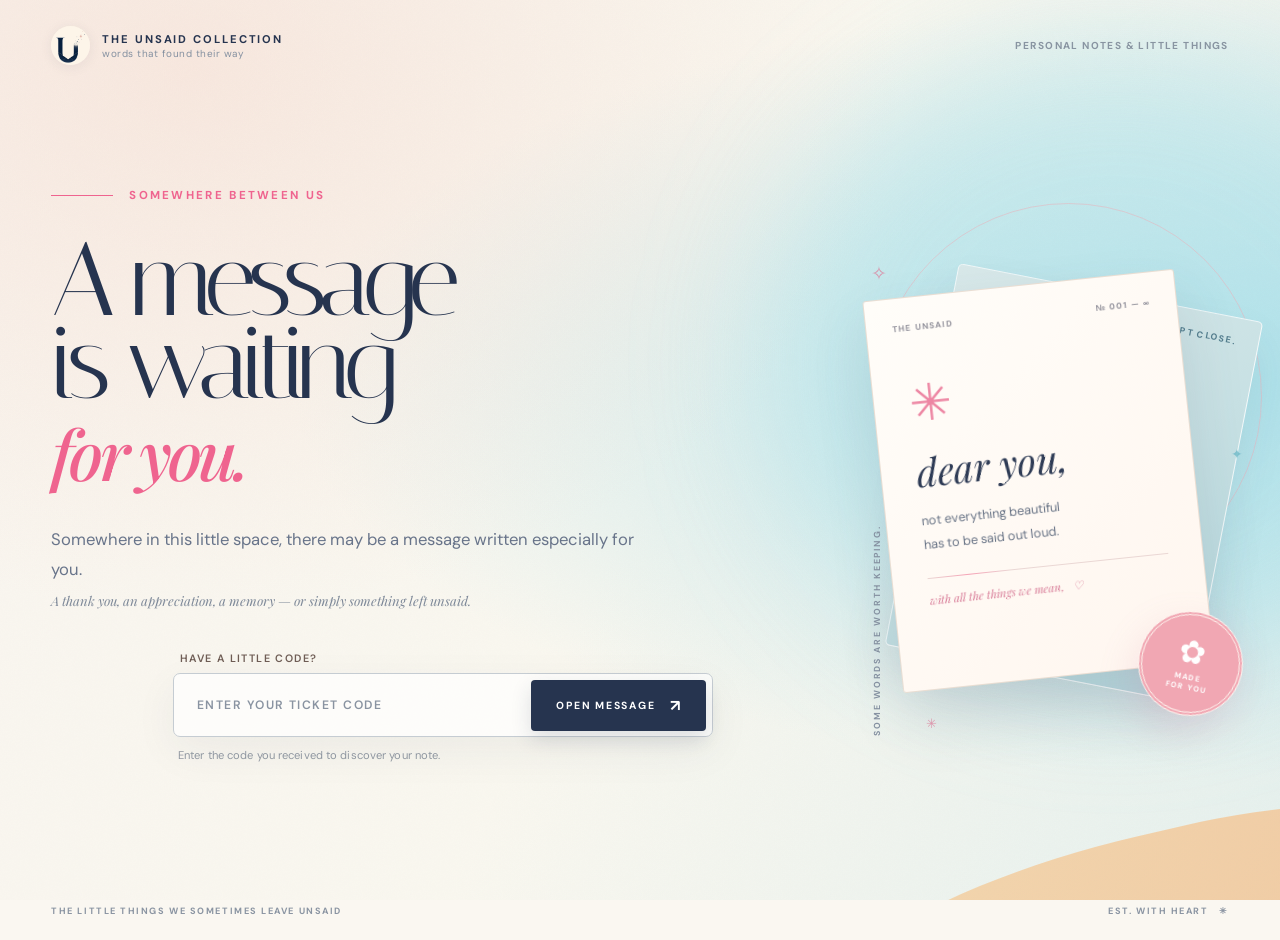
==== commit a046268b: "Add files via upload" ====
--- a/message.html
+++ b/message.html
@@ -19,6 +19,7 @@
   <link rel="stylesheet" href="css/message-v2.css?v=20260629-scrollfix3" />
   <link rel="stylesheet" href="css/recipient-designs.css?v=20260818-30unique" />
   <link rel="stylesheet" href="css/unsaid-redesign.css?v=unsaid-20261031" />
+  <link rel="stylesheet" href="css/unsaid-motion.css?v=unsaid-motion-20261031" />
 </head>
 <body class="message-page" data-theme="eulalie">
   <div class="theme-background" aria-hidden="true">
@@ -61,6 +62,9 @@
           </div>
           <span class="edition-art-caption">A MESSAGE, FOR ONE.</span>
           <span class="edition-art-spark">✳</span>
+          <span class="edition-floating-accent accent-a">✦</span>
+          <span class="edition-floating-accent accent-b">✧</span>
+          <span class="edition-floating-accent accent-c">✳</span>
         </div>
 
         <div class="edition-copy">
@@ -102,6 +106,7 @@
       <span class="transition-shape transition-shape-three"></span>
       <span class="transition-shape transition-shape-four"></span>
       <span class="transition-caption" id="transitionCaption">Opening your message</span>
+      <span class="transition-progress" aria-hidden="true"><span></span></span>
     </div>
 
     <article id="letterScene" class="letter-scene" aria-hidden="true">
--- a/css/recipient-designs.css
+++ b/css/recipient-designs.css
@@ -1,10 +1,10 @@
 /* =========================================================
-   KKN FAREWELL — 30 UNIQUE RECIPIENT LETTER WORLDS
-   Only activates after the envelope/letter is opened.
-   Landing screen, validation, one-time read behavior and flows remain unchanged.
+   THE UNSAID COLLECTION — 30 UNIQUE RECIPIENT PALETTES
+   Palette variables are available from invitation validation onward;
+   the full recipient-specific letter design only activates when opened.
    ========================================================= */
 
-body.letter-opened[data-design] {
+body[data-design] {
   --rd-paper: #fffaf5;
   --rd-ink: #473746;
   --rd-muted: #806d7c;
@@ -18,6 +18,9 @@
   --rd-border: rgba(255,255,255,.72);
   --rd-shadow: rgba(35,22,31,.28);
   --rd-side: #fff7f4;
+}
+
+body.letter-opened[data-design] {
   background: var(--rd-bg) !important;
   color: var(--rd-side);
   transition: background 1s ease, color .6s ease;
@@ -95,152 +98,152 @@
 .recipient-decor .decor-d { width: 9px; height: 9px; right: 34%; top: 42px; border-radius: 50%; background: rgba(255,255,255,.78); box-shadow: 22px 13px 0 rgba(255,255,255,.35), -18px 28px 0 rgba(255,255,255,.4); }
 
 /* 01 — ILMAN / Warm Home */
-body.letter-opened[data-design="warm-home"] { --rd-paper:#fffaf0;--rd-ink:#45382d;--rd-muted:#7b6959;--rd-accent:#77875d;--rd-accent2:#b78f5e;--rd-bg:radial-gradient(circle at 18% 16%,rgba(207,181,122,.25),transparent 25%),linear-gradient(145deg,#38453b,#6d654c 55%,#493f39);--rd-band:linear-gradient(135deg,#9aaa78,#d0b279 58%,#826a53);--rd-pattern:repeating-linear-gradient(0deg,transparent 0 30px,rgba(100,82,56,.045) 31px),linear-gradient(90deg,rgba(118,135,93,.055),transparent 23%);--rd-radius:16px 16px 28px 8px; }
+body[data-design="warm-home"] { --rd-paper:#fffaf0;--rd-ink:#45382d;--rd-muted:#7b6959;--rd-accent:#77875d;--rd-accent2:#b78f5e;--rd-bg:radial-gradient(circle at 18% 16%,rgba(207,181,122,.25),transparent 25%),linear-gradient(145deg,#38453b,#6d654c 55%,#493f39);--rd-band:linear-gradient(135deg,#9aaa78,#d0b279 58%,#826a53);--rd-pattern:repeating-linear-gradient(0deg,transparent 0 30px,rgba(100,82,56,.045) 31px),linear-gradient(90deg,rgba(118,135,93,.055),transparent 23%);--rd-radius:16px 16px 28px 8px; }
 body[data-design="warm-home"] .decor-c{border-radius:2px;transform:rotate(45deg);}
 body[data-design="warm-home"] .decor-a{border-radius:50% 50% 8px 8px;border-width:3px;}
 
 /* 02 — RAFI / Calm Morning */
-body.letter-opened[data-design="calm-morning"] { --rd-paper:#fbfdff;--rd-ink:#31455a;--rd-muted:#71879a;--rd-accent:#78aeca;--rd-accent2:#d6aa69;--rd-bg:radial-gradient(circle at 50% 15%,rgba(255,220,145,.28),transparent 20%),linear-gradient(155deg,#33586b,#7596a4 55%,#d2ad78);--rd-band:radial-gradient(circle at 76% 30%,#ffe4a6 0 16%,transparent 17%),linear-gradient(150deg,#b6d8e5,#6fa2bb 58%,#e8bd7b);--rd-pattern:linear-gradient(rgba(103,157,182,.035),rgba(103,157,182,.035)),repeating-linear-gradient(0deg,transparent 0 33px,rgba(67,119,144,.04) 34px);--rd-radius:30px 30px 12px 12px; }
+body[data-design="calm-morning"] { --rd-paper:#fbfdff;--rd-ink:#31455a;--rd-muted:#71879a;--rd-accent:#78aeca;--rd-accent2:#d6aa69;--rd-bg:radial-gradient(circle at 50% 15%,rgba(255,220,145,.28),transparent 20%),linear-gradient(155deg,#33586b,#7596a4 55%,#d2ad78);--rd-band:radial-gradient(circle at 76% 30%,#ffe4a6 0 16%,transparent 17%),linear-gradient(150deg,#b6d8e5,#6fa2bb 58%,#e8bd7b);--rd-pattern:linear-gradient(rgba(103,157,182,.035),rgba(103,157,182,.035)),repeating-linear-gradient(0deg,transparent 0 33px,rgba(67,119,144,.04) 34px);--rd-radius:30px 30px 12px 12px; }
 body[data-design="calm-morning"] .decor-a{width:110px;height:55px;border-radius:110px 110px 0 0;border-bottom:0;top:58px;}
 body[data-design="calm-morning"] .decor-b{width:120px;top:88px;transform:rotate(0);}
 
 /* 03 — AWANG / The Captain */
-body.letter-opened[data-design="the-captain"] { --rd-paper:#fbf4e7;--rd-ink:#243443;--rd-muted:#637381;--rd-accent:#b88545;--rd-accent2:#233f58;--rd-bg:linear-gradient(135deg,#172b3b,#314b5c 55%,#6c573e);--rd-band:linear-gradient(135deg,#17354d,#315c72 55%,#c49b5a);--rd-pattern:linear-gradient(rgba(36,52,67,.04) 1px,transparent 1px),linear-gradient(90deg,rgba(36,52,67,.04) 1px,transparent 1px);--rd-radius:4px 24px 4px 24px; }
+body[data-design="the-captain"] { --rd-paper:#fbf4e7;--rd-ink:#243443;--rd-muted:#637381;--rd-accent:#b88545;--rd-accent2:#233f58;--rd-bg:linear-gradient(135deg,#172b3b,#314b5c 55%,#6c573e);--rd-band:linear-gradient(135deg,#17354d,#315c72 55%,#c49b5a);--rd-pattern:linear-gradient(rgba(36,52,67,.04) 1px,transparent 1px),linear-gradient(90deg,rgba(36,52,67,.04) 1px,transparent 1px);--rd-radius:4px 24px 4px 24px; }
 body[data-design="the-captain"] .letter-card{background-size:28px 28px;}
 body[data-design="the-captain"] .decor-a{border-style:dashed;border-width:3px;}
 body[data-design="the-captain"] .decor-a::after{content:"N";position:absolute;inset:33px 0 auto;text-align:center;color:#fff;font:700 12px DM Sans;}
 
 /* 04 — ALDO / Inside Joke Ticket */
-body.letter-opened[data-design="inside-joke-ticket"] { --rd-paper:#fff8e7;--rd-ink:#232221;--rd-muted:#71685b;--rd-accent:#c74c3d;--rd-accent2:#1d1d1d;--rd-bg:linear-gradient(145deg,#191919,#5b2b24 58%,#be6f55);--rd-band:repeating-linear-gradient(45deg,#1c1c1c 0 24px,#c84d3e 25px 48px);--rd-pattern:repeating-linear-gradient(0deg,transparent 0 35px,rgba(0,0,0,.045) 36px);--rd-radius:8px;--rd-border:#2b2925; }
+body[data-design="inside-joke-ticket"] { --rd-paper:#fff8e7;--rd-ink:#232221;--rd-muted:#71685b;--rd-accent:#c74c3d;--rd-accent2:#1d1d1d;--rd-bg:linear-gradient(145deg,#191919,#5b2b24 58%,#be6f55);--rd-band:repeating-linear-gradient(45deg,#1c1c1c 0 24px,#c84d3e 25px 48px);--rd-pattern:repeating-linear-gradient(0deg,transparent 0 35px,rgba(0,0,0,.045) 36px);--rd-radius:8px;--rd-border:#2b2925; }
 body[data-design="inside-joke-ticket"] .letter-card{border-style:dashed;border-width:2px;}
 body[data-design="inside-joke-ticket"] .decor-c{border:3px solid #fff;border-radius:50%;}
 body[data-design="inside-joke-ticket"] .decor-b{height:4px;background:#fff;box-shadow:0 12px 0 rgba(255,255,255,.45);}
 
 /* 05 — ANJANI / Creative Support */
-body.letter-opened[data-design="creative-support"] { --rd-paper:#fff9f8;--rd-ink:#5a3d49;--rd-muted:#916c78;--rd-accent:#e68294;--rd-accent2:#d79858;--rd-bg:linear-gradient(145deg,#78505e,#ba7282 56%,#d89a6f);--rd-band:linear-gradient(135deg,#f0a2ad,#dc7b92 56%,#efb676);--rd-pattern:linear-gradient(90deg,transparent 0 8%,rgba(230,130,148,.06) 8% 9%,transparent 9%),repeating-linear-gradient(0deg,transparent 0 30px,rgba(89,60,72,.035) 31px);--rd-radius:18px 4px 20px 5px; }
+body[data-design="creative-support"] { --rd-paper:#fff9f8;--rd-ink:#5a3d49;--rd-muted:#916c78;--rd-accent:#e68294;--rd-accent2:#d79858;--rd-bg:linear-gradient(145deg,#78505e,#ba7282 56%,#d89a6f);--rd-band:linear-gradient(135deg,#f0a2ad,#dc7b92 56%,#efb676);--rd-pattern:linear-gradient(90deg,transparent 0 8%,rgba(230,130,148,.06) 8% 9%,transparent 9%),repeating-linear-gradient(0deg,transparent 0 30px,rgba(89,60,72,.035) 31px);--rd-radius:18px 4px 20px 5px; }
 body[data-design="creative-support"] .decor-c{width:74px;height:22px;left:24px;top:35px;background:rgba(255,236,201,.66);border:0;transform:rotate(-8deg);}
 body[data-design="creative-support"] .decor-a{border-radius:4px;transform:rotate(7deg);}
 
 /* 06 — ASRI / Quiet Bloom */
-body.letter-opened[data-design="quiet-bloom"] { --rd-paper:#fffaff;--rd-ink:#54445f;--rd-muted:#8b7894;--rd-accent:#a98ac2;--rd-accent2:#d8a8ba;--rd-bg:radial-gradient(circle at 80% 10%,rgba(219,189,234,.24),transparent 23%),linear-gradient(150deg,#4b405a,#8d7097 56%,#c28fa9);--rd-band:radial-gradient(circle at 30% 42%,rgba(255,255,255,.38) 0 8%,transparent 9%),linear-gradient(135deg,#b9a0d1,#d59eb7 56%,#846f9d);--rd-pattern:radial-gradient(circle at 10% 12%,rgba(169,138,194,.055) 0 8px,transparent 9px),radial-gradient(circle at 84% 80%,rgba(216,168,186,.045) 0 10px,transparent 11px);--rd-radius:38px 38px 12px 38px; }
+body[data-design="quiet-bloom"] { --rd-paper:#fffaff;--rd-ink:#54445f;--rd-muted:#8b7894;--rd-accent:#a98ac2;--rd-accent2:#d8a8ba;--rd-bg:radial-gradient(circle at 80% 10%,rgba(219,189,234,.24),transparent 23%),linear-gradient(150deg,#4b405a,#8d7097 56%,#c28fa9);--rd-band:radial-gradient(circle at 30% 42%,rgba(255,255,255,.38) 0 8%,transparent 9%),linear-gradient(135deg,#b9a0d1,#d59eb7 56%,#846f9d);--rd-pattern:radial-gradient(circle at 10% 12%,rgba(169,138,194,.055) 0 8px,transparent 9px),radial-gradient(circle at 84% 80%,rgba(216,168,186,.045) 0 10px,transparent 11px);--rd-radius:38px 38px 12px 38px; }
 body[data-design="quiet-bloom"] .decor-a,.body[data-design="quiet-bloom"] .decor-c{border-radius:50% 10% 50% 10%;}
 body[data-design="quiet-bloom"] .decor-c{border-radius:60% 15% 60% 15%;transform:rotate(22deg);}
 
 /* 07 — BERLIN / Coffee Talk */
-body.letter-opened[data-design="coffee-talk"] { --rd-paper:#fff7ea;--rd-ink:#553a2e;--rd-muted:#8d6d5c;--rd-accent:#b76544;--rd-accent2:#8a6847;--rd-bg:linear-gradient(145deg,#4a342b,#8a5944 58%,#c28663);--rd-band:linear-gradient(135deg,#7d4b38,#bd7352 56%,#deb17d);--rd-pattern:radial-gradient(circle at 90% 16%,transparent 0 43px,rgba(137,84,59,.08) 44px 47px,transparent 48px),repeating-linear-gradient(0deg,transparent 0 31px,rgba(92,63,45,.035) 32px);--rd-radius:12px 30px 12px 30px; }
+body[data-design="coffee-talk"] { --rd-paper:#fff7ea;--rd-ink:#553a2e;--rd-muted:#8d6d5c;--rd-accent:#b76544;--rd-accent2:#8a6847;--rd-bg:linear-gradient(145deg,#4a342b,#8a5944 58%,#c28663);--rd-band:linear-gradient(135deg,#7d4b38,#bd7352 56%,#deb17d);--rd-pattern:radial-gradient(circle at 90% 16%,transparent 0 43px,rgba(137,84,59,.08) 44px 47px,transparent 48px),repeating-linear-gradient(0deg,transparent 0 31px,rgba(92,63,45,.035) 32px);--rd-radius:12px 30px 12px 30px; }
 body[data-design="coffee-talk"] .decor-a{border:8px solid rgba(255,255,255,.25);border-radius:50%;}
 body[data-design="coffee-talk"] .decor-a::after{content:"";position:absolute;right:-24px;top:24px;width:22px;height:32px;border:6px solid rgba(255,255,255,.25);border-left:0;border-radius:0 18px 18px 0;}
 
 /* 08 — AUL / Keep Growing */
-body.letter-opened[data-design="keep-growing"] { --rd-paper:#fbfff7;--rd-ink:#384a38;--rd-muted:#6e806d;--rd-accent:#75a26c;--rd-accent2:#c7a35e;--rd-bg:linear-gradient(145deg,#32483a,#648369 55%,#9b8158);--rd-band:linear-gradient(135deg,#7cad78,#9fbc84 58%,#d1aa62);--rd-pattern:linear-gradient(110deg,transparent 0 88%,rgba(117,162,108,.06) 89% 90%,transparent 91%),repeating-linear-gradient(0deg,transparent 0 34px,rgba(56,74,56,.035) 35px);--rd-radius:28px 8px 28px 8px; }
+body[data-design="keep-growing"] { --rd-paper:#fbfff7;--rd-ink:#384a38;--rd-muted:#6e806d;--rd-accent:#75a26c;--rd-accent2:#c7a35e;--rd-bg:linear-gradient(145deg,#32483a,#648369 55%,#9b8158);--rd-band:linear-gradient(135deg,#7cad78,#9fbc84 58%,#d1aa62);--rd-pattern:linear-gradient(110deg,transparent 0 88%,rgba(117,162,108,.06) 89% 90%,transparent 91%),repeating-linear-gradient(0deg,transparent 0 34px,rgba(56,74,56,.035) 35px);--rd-radius:28px 8px 28px 8px; }
 body[data-design="keep-growing"] .decor-b{width:4px;height:120px;left:55px;top:18px;transform:rotate(-20deg);background:rgba(255,255,255,.54);}
 body[data-design="keep-growing"] .decor-c{border-radius:80% 0 80% 0;left:76px;top:30px;}
 body[data-design="keep-growing"] .decor-d{left:34px;top:50px;box-shadow:none;width:30px;height:16px;border-radius:80% 0 80% 0;transform:rotate(-35deg);}
 
 /* 09 — MAS ZIDAN / Insight Notebook */
-body.letter-opened[data-design="insight-notebook"] { --rd-paper:#f8f5e9;--rd-ink:#263d37;--rd-muted:#64766f;--rd-accent:#557b69;--rd-accent2:#c39042;--rd-bg:linear-gradient(145deg,#1f3932,#446156 55%,#80633d);--rd-band:linear-gradient(135deg,#36594e,#6c8c70 54%,#ba8d46);--rd-pattern:linear-gradient(rgba(49,82,72,.055) 1px,transparent 1px),linear-gradient(90deg,rgba(49,82,72,.055) 1px,transparent 1px);--rd-radius:5px 22px 5px 22px; }
+body[data-design="insight-notebook"] { --rd-paper:#f8f5e9;--rd-ink:#263d37;--rd-muted:#64766f;--rd-accent:#557b69;--rd-accent2:#c39042;--rd-bg:linear-gradient(145deg,#1f3932,#446156 55%,#80633d);--rd-band:linear-gradient(135deg,#36594e,#6c8c70 54%,#ba8d46);--rd-pattern:linear-gradient(rgba(49,82,72,.055) 1px,transparent 1px),linear-gradient(90deg,rgba(49,82,72,.055) 1px,transparent 1px);--rd-radius:5px 22px 5px 22px; }
 body[data-design="insight-notebook"] .letter-card{background-size:22px 22px;}
 body[data-design="insight-notebook"] .decor-c{transform:rotate(0);border-radius:50%;box-shadow:0 0 0 9px rgba(255,255,255,.08);}
 
 /* 10 — MAS DIMAS / Mentor Letter */
-body.letter-opened[data-design="mentor-letter"] { --rd-paper:#fffdf7;--rd-ink:#34312f;--rd-muted:#736f69;--rd-accent:#8e765c;--rd-accent2:#454342;--rd-bg:linear-gradient(145deg,#2b2a29,#55514c 58%,#8c735c);--rd-band:linear-gradient(135deg,#4a4845,#756a5e 56%,#af9273);--rd-pattern:repeating-linear-gradient(0deg,transparent 0 33px,rgba(52,49,47,.033) 34px);--rd-radius:3px;--rd-border:#bcae9c; }
+body[data-design="mentor-letter"] { --rd-paper:#fffdf7;--rd-ink:#34312f;--rd-muted:#736f69;--rd-accent:#8e765c;--rd-accent2:#454342;--rd-bg:linear-gradient(145deg,#2b2a29,#55514c 58%,#8c735c);--rd-band:linear-gradient(135deg,#4a4845,#756a5e 56%,#af9273);--rd-pattern:repeating-linear-gradient(0deg,transparent 0 33px,rgba(52,49,47,.033) 34px);--rd-radius:3px;--rd-border:#bcae9c; }
 body[data-design="mentor-letter"] .letter-card{border-width:3px;outline:1px solid rgba(142,118,92,.28);outline-offset:-11px;}
 body[data-design="mentor-letter"] .decor-a{border-radius:0;border-width:1px;transform:rotate(45deg);}
 
 /* 11 — FAWAZ / After KKN */
-body.letter-opened[data-design="after-kkn"] { --rd-paper:#fffaf1;--rd-ink:#3d4b58;--rd-muted:#71808b;--rd-accent:#527da0;--rd-accent2:#c47b4e;--rd-bg:linear-gradient(145deg,#354a59,#5f7783 55%,#a06d50);--rd-band:linear-gradient(135deg,#527f9d,#7ca3b7 55%,#c77d4d);--rd-pattern:repeating-linear-gradient(0deg,transparent 0 34px,rgba(61,75,88,.04) 35px);--rd-radius:18px; }
+body[data-design="after-kkn"] { --rd-paper:#fffaf1;--rd-ink:#3d4b58;--rd-muted:#71808b;--rd-accent:#527da0;--rd-accent2:#c47b4e;--rd-bg:linear-gradient(145deg,#354a59,#5f7783 55%,#a06d50);--rd-band:linear-gradient(135deg,#527f9d,#7ca3b7 55%,#c77d4d);--rd-pattern:repeating-linear-gradient(0deg,transparent 0 34px,rgba(61,75,88,.04) 35px);--rd-radius:18px; }
 body[data-design="after-kkn"] .letter-card{outline:7px solid rgba(255,255,255,.22);outline-offset:-13px;}
 body[data-design="after-kkn"] .decor-c{border-radius:50%;transform:rotate(0);}
 
 /* 12 — JEKI / Midnight Chaos */
-body.letter-opened[data-design="midnight-chaos"] { --rd-paper:#111722;--rd-ink:#e9f5ef;--rd-muted:#a7b9b0;--rd-accent:#a8ff58;--rd-accent2:#46b7ff;--rd-bg:radial-gradient(circle at 15% 15%,rgba(174,255,88,.16),transparent 24%),linear-gradient(145deg,#060910,#111b2b 55%,#253f54);--rd-band:linear-gradient(135deg,#0a111d,#213554 50%,#83c94c);--rd-pattern:linear-gradient(rgba(168,255,88,.035) 1px,transparent 1px),linear-gradient(90deg,rgba(70,183,255,.035) 1px,transparent 1px);--rd-radius:4px 28px 4px 28px;--rd-border:rgba(168,255,88,.35); }
+body[data-design="midnight-chaos"] { --rd-paper:#111722;--rd-ink:#e9f5ef;--rd-muted:#a7b9b0;--rd-accent:#a8ff58;--rd-accent2:#46b7ff;--rd-bg:radial-gradient(circle at 15% 15%,rgba(174,255,88,.16),transparent 24%),linear-gradient(145deg,#060910,#111b2b 55%,#253f54);--rd-band:linear-gradient(135deg,#0a111d,#213554 50%,#83c94c);--rd-pattern:linear-gradient(rgba(168,255,88,.035) 1px,transparent 1px),linear-gradient(90deg,rgba(70,183,255,.035) 1px,transparent 1px);--rd-radius:4px 28px 4px 28px;--rd-border:rgba(168,255,88,.35); }
 body[data-design="midnight-chaos"] .letter-card{background-size:26px 26px;box-shadow:0 0 0 1px rgba(70,183,255,.2),0 36px 120px rgba(0,0,0,.6);}
 body[data-design="midnight-chaos"] .letter-card::before{color:#a8ff58;background:#101722;border-color:#a8ff58;}
 body[data-design="midnight-chaos"] .decor-b{height:6px;background:#a8ff58;transform:rotate(17deg);}
 body[data-design="midnight-chaos"] .decor-c{border-color:#46b7ff;transform:rotate(18deg);}
 
 /* 13 — OMAR / Chill Note */
-body.letter-opened[data-design="chill-note"] { --rd-paper:#f7fafb;--rd-ink:#394650;--rd-muted:#72818b;--rd-accent:#60788a;--rd-accent2:#d27a43;--rd-bg:linear-gradient(145deg,#34414c,#63717a 58%,#9d6447);--rd-band:linear-gradient(135deg,#596f80,#82919a 54%,#d07a44);--rd-pattern:repeating-linear-gradient(0deg,transparent 0 35px,rgba(57,70,80,.035) 36px);--rd-radius:24px 24px 8px 8px; }
+body[data-design="chill-note"] { --rd-paper:#f7fafb;--rd-ink:#394650;--rd-muted:#72818b;--rd-accent:#60788a;--rd-accent2:#d27a43;--rd-bg:linear-gradient(145deg,#34414c,#63717a 58%,#9d6447);--rd-band:linear-gradient(135deg,#596f80,#82919a 54%,#d07a44);--rd-pattern:repeating-linear-gradient(0deg,transparent 0 35px,rgba(57,70,80,.035) 36px);--rd-radius:24px 24px 8px 8px; }
 body[data-design="chill-note"] .decor-a{width:140px;height:70px;border-radius:999px;transform:rotate(-12deg);}
 
 /* 14 — SHELLIN / Cute Secretary */
-body.letter-opened[data-design="cute-secretary"] { --rd-paper:#fffaff;--rd-ink:#58435f;--rd-muted:#89718f;--rd-accent:#b68ac7;--rd-accent2:#ec9eb6;--rd-bg:linear-gradient(145deg,#604c6a,#9676a5 55%,#c27c9d);--rd-band:linear-gradient(135deg,#bea0d2,#dda1bc 58%,#8b7db5);--rd-pattern:linear-gradient(90deg,rgba(182,138,199,.05) 0 1px,transparent 1px),linear-gradient(rgba(236,158,182,.04) 0 1px,transparent 1px);--rd-radius:26px 7px 26px 7px; }
+body[data-design="cute-secretary"] { --rd-paper:#fffaff;--rd-ink:#58435f;--rd-muted:#89718f;--rd-accent:#b68ac7;--rd-accent2:#ec9eb6;--rd-bg:linear-gradient(145deg,#604c6a,#9676a5 55%,#c27c9d);--rd-band:linear-gradient(135deg,#bea0d2,#dda1bc 58%,#8b7db5);--rd-pattern:linear-gradient(90deg,rgba(182,138,199,.05) 0 1px,transparent 1px),linear-gradient(rgba(236,158,182,.04) 0 1px,transparent 1px);--rd-radius:26px 7px 26px 7px; }
 body[data-design="cute-secretary"] .letter-card{background-size:24px 24px;}
 body[data-design="cute-secretary"] .decor-c{width:70px;height:22px;left:22px;top:26px;background:rgba(255,243,183,.72);border:0;transform:rotate(-5deg);}
 body[data-design="cute-secretary"] .decor-a{border-radius:12px;border-style:dotted;}
 
 /* 15 — ISMA / Learning To Drive */
-body.letter-opened[data-design="learning-to-drive"] { --rd-paper:#f7fffb;--rd-ink:#36504b;--rd-muted:#708b84;--rd-accent:#62a995;--rd-accent2:#7c91a6;--rd-bg:linear-gradient(145deg,#2c514b,#659081 55%,#718394);--rd-band:linear-gradient(135deg,#64aa98,#8cc5b4 55%,#7f93a8);--rd-pattern:repeating-linear-gradient(90deg,transparent 0 48px,rgba(54,80,75,.045) 49px 50px);--rd-radius:30px 5px 30px 5px; }
+body[data-design="learning-to-drive"] { --rd-paper:#f7fffb;--rd-ink:#36504b;--rd-muted:#708b84;--rd-accent:#62a995;--rd-accent2:#7c91a6;--rd-bg:linear-gradient(145deg,#2c514b,#659081 55%,#718394);--rd-band:linear-gradient(135deg,#64aa98,#8cc5b4 55%,#7f93a8);--rd-pattern:repeating-linear-gradient(90deg,transparent 0 48px,rgba(54,80,75,.045) 49px 50px);--rd-radius:30px 5px 30px 5px; }
 body[data-design="learning-to-drive"] .decor-b{width:260px;height:4px;left:-18px;top:77px;background:repeating-linear-gradient(90deg,#fff 0 22px,transparent 22px 38px);transform:rotate(8deg);}
 body[data-design="learning-to-drive"] .decor-a{width:66px;height:66px;border-width:6px;box-shadow:inset 0 0 0 10px rgba(255,255,255,.08);}
 
 /* 16 — ARA / Soft Peach */
-body.letter-opened[data-design="soft-peach"] { --rd-paper:#fffaf7;--rd-ink:#65504b;--rd-muted:#9b7e76;--rd-accent:#e6a28b;--rd-accent2:#d9b0bd;--rd-bg:linear-gradient(145deg,#765a55,#b57f75 55%,#c99ca9);--rd-band:linear-gradient(135deg,#f1b49e,#e7a98f 52%,#d6a8b8);--rd-pattern:radial-gradient(circle at 12% 18%,rgba(230,162,139,.05) 0 6px,transparent 7px),radial-gradient(circle at 82% 78%,rgba(217,176,189,.05) 0 8px,transparent 9px);--rd-radius:42px 42px 42px 10px; }
+body[data-design="soft-peach"] { --rd-paper:#fffaf7;--rd-ink:#65504b;--rd-muted:#9b7e76;--rd-accent:#e6a28b;--rd-accent2:#d9b0bd;--rd-bg:linear-gradient(145deg,#765a55,#b57f75 55%,#c99ca9);--rd-band:linear-gradient(135deg,#f1b49e,#e7a98f 52%,#d6a8b8);--rd-pattern:radial-gradient(circle at 12% 18%,rgba(230,162,139,.05) 0 6px,transparent 7px),radial-gradient(circle at 82% 78%,rgba(217,176,189,.05) 0 8px,transparent 9px);--rd-radius:42px 42px 42px 10px; }
 body[data-design="soft-peach"] .decor-c{border-radius:90% 0 90% 0;transform:rotate(28deg);}
 body[data-design="soft-peach"] .decor-d{background:#fff;opacity:.7;}
 
 /* 17 — AZZA / Hello Sunshine */
-body.letter-opened[data-design="hello-sunshine"] { --rd-paper:#fffdf2;--rd-ink:#4a5060;--rd-muted:#7e8291;--rd-accent:#e3b642;--rd-accent2:#75a9d2;--rd-bg:radial-gradient(circle at 72% 15%,rgba(255,217,79,.3),transparent 22%),linear-gradient(145deg,#55758f,#86a9c2 57%,#cda943);--rd-band:radial-gradient(circle at 76% 46%,#ffd95c 0 19%,transparent 20%),linear-gradient(135deg,#83b5d8,#a7cae3 58%,#e1b343);--rd-pattern:repeating-linear-gradient(0deg,transparent 0 34px,rgba(74,80,96,.035) 35px);--rd-radius:30px 30px 30px 5px; }
+body[data-design="hello-sunshine"] { --rd-paper:#fffdf2;--rd-ink:#4a5060;--rd-muted:#7e8291;--rd-accent:#e3b642;--rd-accent2:#75a9d2;--rd-bg:radial-gradient(circle at 72% 15%,rgba(255,217,79,.3),transparent 22%),linear-gradient(145deg,#55758f,#86a9c2 57%,#cda943);--rd-band:radial-gradient(circle at 76% 46%,#ffd95c 0 19%,transparent 20%),linear-gradient(135deg,#83b5d8,#a7cae3 58%,#e1b343);--rd-pattern:repeating-linear-gradient(0deg,transparent 0 34px,rgba(74,80,96,.035) 35px);--rd-radius:30px 30px 30px 5px; }
 body[data-design="hello-sunshine"] .decor-a{width:75px;height:75px;border:8px solid rgba(255,255,255,.45);box-shadow:0 0 0 12px rgba(255,255,255,.08);}
 body[data-design="hello-sunshine"] .decor-b{width:110px;transform:rotate(18deg);}
 
 /* 18 — HANA / Long Talk */
-body.letter-opened[data-design="long-talk"] { --rd-paper:#fff9fa;--rd-ink:#61444d;--rd-muted:#94727c;--rd-accent:#c98297;--rd-accent2:#9d7995;--rd-bg:linear-gradient(145deg,#684b56,#9b6b7a 55%,#786277);--rd-band:linear-gradient(135deg,#d696a8,#b77b91 54%,#8f748e);--rd-pattern:radial-gradient(ellipse at 14% 18%,rgba(201,130,151,.045) 0 50px,transparent 51px);--rd-radius:20px; }
+body[data-design="long-talk"] { --rd-paper:#fff9fa;--rd-ink:#61444d;--rd-muted:#94727c;--rd-accent:#c98297;--rd-accent2:#9d7995;--rd-bg:linear-gradient(145deg,#684b56,#9b6b7a 55%,#786277);--rd-band:linear-gradient(135deg,#d696a8,#b77b91 54%,#8f748e);--rd-pattern:radial-gradient(ellipse at 14% 18%,rgba(201,130,151,.045) 0 50px,transparent 51px);--rd-radius:20px; }
 body[data-design="long-talk"] .decor-a{width:135px;height:62px;border-radius:999px;}
 body[data-design="long-talk"] .decor-a::after{content:"";position:absolute;right:20px;bottom:-14px;border:10px solid transparent;border-top-color:rgba(255,255,255,.42);transform:rotate(-24deg);}
 body[data-design="long-talk"] .decor-c{border-radius:999px;width:68px;height:30px;transform:none;}
 
 /* 19 — AMANDA / Friendly Postcard */
-body.letter-opened[data-design="friendly-postcard"] { --rd-paper:#fffdf5;--rd-ink:#46506a;--rd-muted:#7a8399;--rd-accent:#8c94c9;--rd-accent2:#cf8b6d;--rd-bg:linear-gradient(145deg,#545c7d,#7d84a6 55%,#ad755e);--rd-band:repeating-linear-gradient(135deg,#8993c8 0 26px,#fff3e8 26px 44px,#cf8b6d 44px 70px,#fff3e8 70px 88px);--rd-pattern:repeating-linear-gradient(0deg,transparent 0 35px,rgba(70,80,106,.035) 36px);--rd-radius:3px; }
+body[data-design="friendly-postcard"] { --rd-paper:#fffdf5;--rd-ink:#46506a;--rd-muted:#7a8399;--rd-accent:#8c94c9;--rd-accent2:#cf8b6d;--rd-bg:linear-gradient(145deg,#545c7d,#7d84a6 55%,#ad755e);--rd-band:repeating-linear-gradient(135deg,#8993c8 0 26px,#fff3e8 26px 44px,#cf8b6d 44px 70px,#fff3e8 70px 88px);--rd-pattern:repeating-linear-gradient(0deg,transparent 0 35px,rgba(70,80,106,.035) 36px);--rd-radius:3px; }
 body[data-design="friendly-postcard"] .letter-card{outline:1px dashed rgba(70,80,106,.22);outline-offset:-14px;}
 body[data-design="friendly-postcard"] .decor-a{border-radius:4px;border-style:dashed;transform:rotate(5deg);}
 
 /* 20 — NADYA / Gentle Note */
-body.letter-opened[data-design="gentle-note"] { --rd-paper:#fffaf2;--rd-ink:#56606a;--rd-muted:#89919a;--rd-accent:#8ba6b7;--rd-accent2:#b9a782;--rd-bg:linear-gradient(145deg,#5b676f,#83929a 55%,#9f9177);--rd-band:linear-gradient(135deg,#9eb4c0,#bac9cd 55%,#b9a77f);--rd-pattern:linear-gradient(105deg,transparent 0 90%,rgba(139,166,183,.05) 91% 92%,transparent 93%);--rd-radius:36px 8px 36px 8px; }
+body[data-design="gentle-note"] { --rd-paper:#fffaf2;--rd-ink:#56606a;--rd-muted:#89919a;--rd-accent:#8ba6b7;--rd-accent2:#b9a782;--rd-bg:linear-gradient(145deg,#5b676f,#83929a 55%,#9f9177);--rd-band:linear-gradient(135deg,#9eb4c0,#bac9cd 55%,#b9a77f);--rd-pattern:linear-gradient(105deg,transparent 0 90%,rgba(139,166,183,.05) 91% 92%,transparent 93%);--rd-radius:36px 8px 36px 8px; }
 body[data-design="gentle-note"] .decor-c{border-radius:90% 0 90% 0;transform:rotate(-20deg);}
 body[data-design="gentle-note"] .decor-b{width:4px;height:100px;left:68px;top:28px;transform:rotate(16deg);}
 
 /* 21 — AFI / Happy Confetti */
-body.letter-opened[data-design="happy-confetti"] { --rd-paper:#fffafa;--rd-ink:#5b455e;--rd-muted:#8f748f;--rd-accent:#e77976;--rd-accent2:#9d78cc;--rd-bg:linear-gradient(145deg,#745066,#b56777 53%,#8062a3);--rd-band:radial-gradient(circle at 15% 20%,#ffd6a6 0 3%,transparent 4%),radial-gradient(circle at 60% 25%,#fff 0 2%,transparent 3%),linear-gradient(135deg,#ee817d,#c36e92 54%,#9c76cc);--rd-pattern:radial-gradient(circle at 8% 10%,rgba(231,121,118,.07) 0 4px,transparent 5px),radial-gradient(circle at 80% 30%,rgba(157,120,204,.06) 0 5px,transparent 6px);--rd-radius:24px 24px 24px 24px; }
+body[data-design="happy-confetti"] { --rd-paper:#fffafa;--rd-ink:#5b455e;--rd-muted:#8f748f;--rd-accent:#e77976;--rd-accent2:#9d78cc;--rd-bg:linear-gradient(145deg,#745066,#b56777 53%,#8062a3);--rd-band:radial-gradient(circle at 15% 20%,#ffd6a6 0 3%,transparent 4%),radial-gradient(circle at 60% 25%,#fff 0 2%,transparent 3%),linear-gradient(135deg,#ee817d,#c36e92 54%,#9c76cc);--rd-pattern:radial-gradient(circle at 8% 10%,rgba(231,121,118,.07) 0 4px,transparent 5px),radial-gradient(circle at 80% 30%,rgba(157,120,204,.06) 0 5px,transparent 6px);--rd-radius:24px 24px 24px 24px; }
 body[data-design="happy-confetti"] .decor-a{width:18px;height:18px;border-radius:2px;transform:rotate(23deg);box-shadow:-100px 24px 0 rgba(255,255,255,.48),-58px 68px 0 rgba(255,255,255,.31),20px 55px 0 rgba(255,255,255,.5);}
 body[data-design="happy-confetti"] .decor-c{width:12px;height:32px;border:0;background:#fff;border-radius:999px;transform:rotate(-28deg);}
 
 /* 22 — SARAH / The Leader */
-body.letter-opened[data-design="the-leader"] { --rd-paper:#fffaf0;--rd-ink:#1f2e42;--rd-muted:#697486;--rd-accent:#b8944f;--rd-accent2:#203e61;--rd-bg:radial-gradient(circle at 50% 12%,rgba(205,168,85,.18),transparent 24%),linear-gradient(145deg,#101d31,#203c60 58%,#715d37);--rd-band:linear-gradient(135deg,#132844,#244b72 56%,#b38d45);--rd-pattern:linear-gradient(90deg,transparent 0 7%,rgba(184,148,79,.06) 7% 7.2%,transparent 7.2% 92%,rgba(184,148,79,.06) 92% 92.2%,transparent 92.2%);--rd-radius:2px;--rd-border:#b89a61;--rd-shadow:rgba(5,13,24,.55); }
+body[data-design="the-leader"] { --rd-paper:#fffaf0;--rd-ink:#1f2e42;--rd-muted:#697486;--rd-accent:#b8944f;--rd-accent2:#203e61;--rd-bg:radial-gradient(circle at 50% 12%,rgba(205,168,85,.18),transparent 24%),linear-gradient(145deg,#101d31,#203c60 58%,#715d37);--rd-band:linear-gradient(135deg,#132844,#244b72 56%,#b38d45);--rd-pattern:linear-gradient(90deg,transparent 0 7%,rgba(184,148,79,.06) 7% 7.2%,transparent 7.2% 92%,rgba(184,148,79,.06) 92% 92.2%,transparent 92.2%);--rd-radius:2px;--rd-border:#b89a61;--rd-shadow:rgba(5,13,24,.55); }
 body[data-design="the-leader"] .letter-card{border-width:2px;outline:1px solid rgba(184,148,79,.28);outline-offset:-14px;}
 body[data-design="the-leader"] .letter-card::before{border-radius:0;color:#9b793d;border-color:#b8944f;letter-spacing:.22em;}
 body[data-design="the-leader"] .decor-a{border:1px solid #d8bd7f;border-radius:0;transform:rotate(45deg);}
 body[data-design="the-leader"] .decor-c{border-color:#d8bd7f;border-radius:50%;box-shadow:0 0 0 8px rgba(216,189,127,.12);}
 
 /* 23 — NAWRA / Main Character Energy */
-body.letter-opened[data-design="main-character-energy"] { --rd-paper:#fafbff;--rd-ink:#394065;--rd-muted:#777fa6;--rd-accent:#4fc7df;--rd-accent2:#8b67d8;--rd-bg:radial-gradient(circle at 20% 18%,rgba(79,199,223,.22),transparent 24%),linear-gradient(145deg,#39446d,#6554a0 55%,#3b94ad);--rd-band:conic-gradient(from 210deg at 50% 50%,#4ec8df,#8b66d9,#f5c1e0,#4ec8df);--rd-pattern:linear-gradient(115deg,transparent 0 49%,rgba(79,199,223,.045) 49% 51%,transparent 51%);--rd-radius:38px 8px 38px 8px; }
+body[data-design="main-character-energy"] { --rd-paper:#fafbff;--rd-ink:#394065;--rd-muted:#777fa6;--rd-accent:#4fc7df;--rd-accent2:#8b67d8;--rd-bg:radial-gradient(circle at 20% 18%,rgba(79,199,223,.22),transparent 24%),linear-gradient(145deg,#39446d,#6554a0 55%,#3b94ad);--rd-band:conic-gradient(from 210deg at 50% 50%,#4ec8df,#8b66d9,#f5c1e0,#4ec8df);--rd-pattern:linear-gradient(115deg,transparent 0 49%,rgba(79,199,223,.045) 49% 51%,transparent 51%);--rd-radius:38px 8px 38px 8px; }
 body[data-design="main-character-energy"] .decor-a{border-radius:0;transform:rotate(45deg);box-shadow:0 0 0 10px rgba(255,255,255,.08);}
 body[data-design="main-character-energy"] .decor-b{height:3px;transform:rotate(-22deg);box-shadow:0 16px 0 rgba(255,255,255,.35),0 -16px 0 rgba(255,255,255,.25);}
 body[data-design="main-character-energy"] .decor-d{width:14px;height:14px;border-radius:0;transform:rotate(45deg);}
 
 /* 24 — LIANA / Most Memorable */
-body.letter-opened[data-design="most-memorable"] { --rd-paper:#fff8f4;--rd-ink:#5d2639;--rd-muted:#90606f;--rd-accent:#b94668;--rd-accent2:#743045;--rd-bg:radial-gradient(circle at 75% 10%,rgba(240,150,170,.18),transparent 23%),linear-gradient(145deg,#6e263f,#9f3c5c 54%,#c87888);--rd-band:radial-gradient(circle at 74% 30%,rgba(255,226,218,.35),transparent 18%),linear-gradient(135deg,#7e2d47,#c45571 56%,#e39a9d);--rd-pattern:radial-gradient(circle at 12% 16%,rgba(185,70,104,.06) 0 8px,transparent 9px),repeating-linear-gradient(0deg,transparent 0 32px,rgba(93,38,57,.035) 33px);--rd-radius:36px 36px 8px 36px;--rd-shadow:rgba(80,20,42,.42); }
+body[data-design="most-memorable"] { --rd-paper:#fff8f4;--rd-ink:#5d2639;--rd-muted:#90606f;--rd-accent:#b94668;--rd-accent2:#743045;--rd-bg:radial-gradient(circle at 75% 10%,rgba(240,150,170,.18),transparent 23%),linear-gradient(145deg,#6e263f,#9f3c5c 54%,#c87888);--rd-band:radial-gradient(circle at 74% 30%,rgba(255,226,218,.35),transparent 18%),linear-gradient(135deg,#7e2d47,#c45571 56%,#e39a9d);--rd-pattern:radial-gradient(circle at 12% 16%,rgba(185,70,104,.06) 0 8px,transparent 9px),repeating-linear-gradient(0deg,transparent 0 32px,rgba(93,38,57,.035) 33px);--rd-radius:36px 36px 8px 36px;--rd-shadow:rgba(80,20,42,.42); }
 body[data-design="most-memorable"] .letter-card{outline:1px solid rgba(185,70,104,.22);outline-offset:-13px;}
 body[data-design="most-memorable"] .decor-a{width:118px;height:86px;border-radius:4px;transform:rotate(7deg);box-shadow:inset 0 -18px 0 rgba(255,255,255,.18);}
 body[data-design="most-memorable"] .decor-c{border-radius:70% 0 70% 0;transform:rotate(24deg);}
 body[data-design="most-memorable"] .decor-b{height:1px;width:210px;transform:rotate(-11deg);}
 
 /* 25 — KINANN / Expression Pack */
-body.letter-opened[data-design="expression-pack"] { --rd-paper:#fffdf4;--rd-ink:#544e66;--rd-muted:#898199;--rd-accent:#e0b63e;--rd-accent2:#a284c7;--rd-bg:linear-gradient(145deg,#666078,#9a88ad 55%,#c2a14a);--rd-band:linear-gradient(135deg,#ead06f,#d9b54c 50%,#ad91ce);--rd-pattern:radial-gradient(circle at 14% 16%,rgba(160,132,199,.055) 0 10px,transparent 11px),radial-gradient(circle at 82% 76%,rgba(224,182,62,.055) 0 8px,transparent 9px);--rd-radius:26px; }
+body[data-design="expression-pack"] { --rd-paper:#fffdf4;--rd-ink:#544e66;--rd-muted:#898199;--rd-accent:#e0b63e;--rd-accent2:#a284c7;--rd-bg:linear-gradient(145deg,#666078,#9a88ad 55%,#c2a14a);--rd-band:linear-gradient(135deg,#ead06f,#d9b54c 50%,#ad91ce);--rd-pattern:radial-gradient(circle at 14% 16%,rgba(160,132,199,.055) 0 10px,transparent 11px),radial-gradient(circle at 82% 76%,rgba(224,182,62,.055) 0 8px,transparent 9px);--rd-radius:26px; }
 body[data-design="expression-pack"] .decor-a{border-radius:50%;}
 body[data-design="expression-pack"] .decor-a::before{content:"T T";position:absolute;inset:30px 0 auto;text-align:center;color:#fff;font:800 17px DM Sans;letter-spacing:.15em;}
 body[data-design="expression-pack"] .decor-c{border-radius:50%;transform:none;}
 body[data-design="expression-pack"] .decor-c::after{content:":)";position:absolute;inset:9px 0 auto;text-align:center;color:#fff;font:800 16px DM Sans;}
 
 /* 26 — AGATHA / Reliable One */
-body.letter-opened[data-design="reliable-one"] { --rd-paper:#f9fff8;--rd-ink:#2f503f;--rd-muted:#688272;--rd-accent:#4d9271;--rd-accent2:#a99156;--rd-bg:linear-gradient(145deg,#244637,#52765e 55%,#82744f);--rd-band:linear-gradient(135deg,#4e8e70,#78a88b 55%,#b69c5e);--rd-pattern:linear-gradient(90deg,rgba(77,146,113,.045) 0 1px,transparent 1px),repeating-linear-gradient(0deg,transparent 0 30px,rgba(47,80,63,.035) 31px);--rd-radius:8px 28px 8px 28px; }
+body[data-design="reliable-one"] { --rd-paper:#f9fff8;--rd-ink:#2f503f;--rd-muted:#688272;--rd-accent:#4d9271;--rd-accent2:#a99156;--rd-bg:linear-gradient(145deg,#244637,#52765e 55%,#82744f);--rd-band:linear-gradient(135deg,#4e8e70,#78a88b 55%,#b69c5e);--rd-pattern:linear-gradient(90deg,rgba(77,146,113,.045) 0 1px,transparent 1px),repeating-linear-gradient(0deg,transparent 0 30px,rgba(47,80,63,.035) 31px);--rd-radius:8px 28px 8px 28px; }
 body[data-design="reliable-one"] .letter-card{background-size:28px 100%,100% 31px;}
 body[data-design="reliable-one"] .decor-c{border-radius:3px;transform:none;}
 body[data-design="reliable-one"] .decor-c::after{content:"✓";position:absolute;left:8px;top:0;color:#fff;font:800 34px DM Sans;}
 body[data-design="reliable-one"] .decor-b{width:105px;left:92px;top:43px;transform:none;box-shadow:0 18px 0 rgba(255,255,255,.28),0 36px 0 rgba(255,255,255,.18);}
 
 /* 27 — IPEH / Chaos Department */
-body.letter-opened[data-design="chaos-department"] { --rd-paper:#fff9f1;--rd-ink:#603348;--rd-muted:#966c7b;--rd-accent:#f26b3f;--rd-accent2:#e24391;--rd-bg:linear-gradient(135deg,#682c4c,#b73970 48%,#e2643e);--rd-band:conic-gradient(from 80deg,#f16b3f,#e13f8f,#ffb643,#f16b3f);--rd-pattern:linear-gradient(125deg,transparent 0 47%,rgba(242,107,63,.045) 48% 52%,transparent 53%),radial-gradient(circle at 80% 20%,rgba(226,67,145,.05) 0 7px,transparent 8px);--rd-radius:8px 38px 8px 38px; }
+body[data-design="chaos-department"] { --rd-paper:#fff9f1;--rd-ink:#603348;--rd-muted:#966c7b;--rd-accent:#f26b3f;--rd-accent2:#e24391;--rd-bg:linear-gradient(135deg,#682c4c,#b73970 48%,#e2643e);--rd-band:conic-gradient(from 80deg,#f16b3f,#e13f8f,#ffb643,#f16b3f);--rd-pattern:linear-gradient(125deg,transparent 0 47%,rgba(242,107,63,.045) 48% 52%,transparent 53%),radial-gradient(circle at 80% 20%,rgba(226,67,145,.05) 0 7px,transparent 8px);--rd-radius:8px 38px 8px 38px; }
 body[data-design="chaos-department"] .letter-card{transform:rotate(-.35deg);}
 body[data-design="chaos-department"] .decor-a{border-radius:0;transform:rotate(18deg);border-width:5px;}
 body[data-design="chaos-department"] .decor-b{width:210px;height:9px;background:#fff;transform:rotate(-19deg);}
@@ -248,19 +251,19 @@
 body[data-design="chaos-department"] .decor-d{box-shadow:35px 22px 0 #fff,-46px 34px 0 rgba(255,255,255,.65),70px 52px 0 #ffcb4b;}
 
 /* 28 — ADEL / Brighter Days */
-body.letter-opened[data-design="brighter-days"] { --rd-paper:#fffaf4;--rd-ink:#4e5866;--rd-muted:#7c8795;--rd-accent:#ef9a70;--rd-accent2:#79acd2;--rd-bg:radial-gradient(circle at 50% 10%,rgba(255,207,122,.35),transparent 24%),linear-gradient(160deg,#4e7695,#8ab0c7 56%,#e49a72);--rd-band:radial-gradient(circle at 50% 105%,#ffd68a 0 28%,transparent 29%),linear-gradient(180deg,#7db4d4,#c2d9e5 65%,#f0a078);--rd-pattern:linear-gradient(180deg,rgba(121,172,210,.035),rgba(239,154,112,.03));--rd-radius:32px 32px 12px 12px; }
+body[data-design="brighter-days"] { --rd-paper:#fffaf4;--rd-ink:#4e5866;--rd-muted:#7c8795;--rd-accent:#ef9a70;--rd-accent2:#79acd2;--rd-bg:radial-gradient(circle at 50% 10%,rgba(255,207,122,.35),transparent 24%),linear-gradient(160deg,#4e7695,#8ab0c7 56%,#e49a72);--rd-band:radial-gradient(circle at 50% 105%,#ffd68a 0 28%,transparent 29%),linear-gradient(180deg,#7db4d4,#c2d9e5 65%,#f0a078);--rd-pattern:linear-gradient(180deg,rgba(121,172,210,.035),rgba(239,154,112,.03));--rd-radius:32px 32px 12px 12px; }
 body[data-design="brighter-days"] .decor-a{width:145px;height:72px;border-radius:145px 145px 0 0;border-bottom:0;top:68px;}
 body[data-design="brighter-days"] .decor-b{top:86px;transform:none;width:165px;}
 
 /* 29 — JO / Walking Encyclopedia */
-body.letter-opened[data-design="walking-encyclopedia"] { --rd-paper:#f8fbff;--rd-ink:#2f3d63;--rd-muted:#69769a;--rd-accent:#536fd0;--rd-accent2:#38a6be;--rd-bg:radial-gradient(circle at 18% 18%,rgba(56,166,190,.18),transparent 22%),linear-gradient(145deg,#1e2d55,#3b4f84 55%,#26798c);--rd-band:linear-gradient(135deg,#243968,#536fd0 54%,#38a6be);--rd-pattern:linear-gradient(rgba(83,111,208,.055) 1px,transparent 1px),linear-gradient(90deg,rgba(56,166,190,.05) 1px,transparent 1px);--rd-radius:10px 30px 10px 30px; }
+body[data-design="walking-encyclopedia"] { --rd-paper:#f8fbff;--rd-ink:#2f3d63;--rd-muted:#69769a;--rd-accent:#536fd0;--rd-accent2:#38a6be;--rd-bg:radial-gradient(circle at 18% 18%,rgba(56,166,190,.18),transparent 22%),linear-gradient(145deg,#1e2d55,#3b4f84 55%,#26798c);--rd-band:linear-gradient(135deg,#243968,#536fd0 54%,#38a6be);--rd-pattern:linear-gradient(rgba(83,111,208,.055) 1px,transparent 1px),linear-gradient(90deg,rgba(56,166,190,.05) 1px,transparent 1px);--rd-radius:10px 30px 10px 30px; }
 body[data-design="walking-encyclopedia"] .letter-card{background-size:24px 24px;}
 body[data-design="walking-encyclopedia"] .decor-a{border-style:dotted;border-width:2px;box-shadow:0 0 0 18px rgba(255,255,255,.05);}
 body[data-design="walking-encyclopedia"] .decor-d{box-shadow:35px -2px 0 rgba(255,255,255,.75),72px 20px 0 rgba(255,255,255,.45),-42px 18px 0 rgba(255,255,255,.55),-75px -5px 0 rgba(255,255,255,.3);}
 body[data-design="walking-encyclopedia"] .decor-b{height:1px;transform:rotate(13deg);box-shadow:0 18px 0 rgba(255,255,255,.2);}
 
 /* 30 — ASYA / Pedan Energy */
-body.letter-opened[data-design="pedan-energy"] { --rd-paper:#fff8ef;--rd-ink:#5f2f37;--rd-muted:#91636a;--rd-accent:#b53c4f;--rd-accent2:#e17a3c;--rd-bg:linear-gradient(145deg,#5e1e30,#8e3042 52%,#c75b32);--rd-band:linear-gradient(135deg,#84283c,#b93b4e 52%,#e57c3d);--rd-pattern:repeating-linear-gradient(0deg,transparent 0 34px,rgba(95,47,55,.035) 35px);--rd-radius:6px 34px 6px 34px; }
+body[data-design="pedan-energy"] { --rd-paper:#fff8ef;--rd-ink:#5f2f37;--rd-muted:#91636a;--rd-accent:#b53c4f;--rd-accent2:#e17a3c;--rd-bg:linear-gradient(145deg,#5e1e30,#8e3042 52%,#c75b32);--rd-band:linear-gradient(135deg,#84283c,#b93b4e 52%,#e57c3d);--rd-pattern:repeating-linear-gradient(0deg,transparent 0 34px,rgba(95,47,55,.035) 35px);--rd-radius:6px 34px 6px 34px; }
 body[data-design="pedan-energy"] .decor-b{width:240px;height:4px;left:7%;top:52px;background:transparent;border-top:4px solid rgba(255,255,255,.62);border-radius:50%;transform:rotate(5deg);box-shadow:0 18px 0 -1px rgba(255,255,255,.36),0 36px 0 -2px rgba(255,255,255,.22);}
 body[data-design="pedan-energy"] .decor-a{border-radius:8px 50% 8px 50%;transform:rotate(18deg);}
 
--- a/css/unsaid-motion.css
+++ b/css/unsaid-motion.css
@@ -0,0 +1,328 @@
+/* THE UNSAID COLLECTION — motion + the recipient's own palette.
+   This file intentionally comes AFTER the existing layout styles.
+   All 30 palettes come from recipient-designs.css (single source of truth). */
+
+/* ── Scene 1: a quiet, living invitation ── */
+.unsaid-landing .atmosphere-wash {
+  will-change: transform;
+  animation: unsaid-wash-drift 17s ease-in-out infinite alternate;
+}
+.unsaid-landing .atmosphere-peach {
+  animation: unsaid-peach-drift 20s ease-in-out infinite alternate;
+  transform-origin: 60% 80%;
+}
+.unsaid-landing .unsaid-brand { animation: unsaid-rise-in .85s .03s both; }
+.unsaid-landing .unsaid-kicker { animation: unsaid-rise-in .85s .12s both; }
+.unsaid-landing .unsaid-copy h1 { animation: unsaid-rise-in 1.15s .22s both; }
+.unsaid-landing .unsaid-description { animation: unsaid-rise-in .95s .43s both; }
+.unsaid-landing .unsaid-whisper { animation: unsaid-rise-in .95s .56s both; }
+.unsaid-landing .unsaid-form { animation: unsaid-rise-in 1s .68s both; }
+.unsaid-landing .unsaid-footer { animation: unsaid-rise-in 1s .85s both; }
+.unsaid-landing .unsaid-art { animation: unsaid-art-arrive 1.3s .4s both; }
+.unsaid-art .unsaid-postcard {
+  animation: unsaid-postcard-hover 6.8s ease-in-out infinite;
+  will-change: transform;
+}
+.unsaid-art .unsaid-postcard-back { animation: unsaid-back-hover 7.9s ease-in-out infinite; }
+.unsaid-art .unsaid-art-orbit { animation: unsaid-orbit-breathe 9s ease-in-out infinite; }
+.unsaid-art .unsaid-art-seal { animation: unsaid-seal-sway 5.6s ease-in-out infinite; }
+.unsaid-art .postcard-flower { animation: unsaid-flower-spark 4.6s ease-in-out infinite; }
+.unsaid-art .postcard-rule { position:relative; overflow:hidden; }
+.unsaid-art .postcard-rule::after {
+  content:""; position:absolute; inset:0; width:35%;
+  background:linear-gradient(90deg, transparent, #f5a1b5, transparent);
+  animation: unsaid-rule-shimmer 6s ease-in-out infinite;
+}
+.unsaid-landing .ambient-glimmer {
+  position:absolute; z-index:1; display:block;
+  font-family: Georgia, serif; font-size:clamp(16px,2vw,28px);
+  color:#e999b4; opacity:0;
+  text-shadow:0 0 18px #f4b4cb4d;
+  animation: unsaid-glimmer 7s ease-in-out infinite;
+}
+.unsaid-landing .glimmer-one { top:15%; left:9%; animation-delay:-1s; }
+.unsaid-landing .glimmer-two { top:29%; right:12%; color:#96bac8; font-size:15px; animation-delay:-4s; }
+.unsaid-landing .glimmer-three { bottom:28%; left:48%; color:#c6a6a4; font-size:19px; animation-delay:-2.4s; }
+.unsaid-landing .glimmer-four { bottom:10%; right:17%; color:#dfa7b8; font-size:12px; animation-delay:-5.2s; }
+.unsaid-art .art-floating-star {
+  position:absolute; z-index:7; font-family:Georgia,serif; font-size:19px;
+  opacity:.8; color:#dc829e; pointer-events:none;
+  animation: unsaid-star-float 5s ease-in-out infinite;
+}
+.art-floating-star.floating-star-a { top:8%; left:3%; animation-delay:-2.1s; }
+.art-floating-star.floating-star-b { top:42%; right:-4%; font-size:14px; color:#6eb9c7; animation-delay:-3.7s; }
+.art-floating-star.floating-star-c { bottom:5%; left:18%; font-size:13px; animation-delay:-.9s; }
+
+/* The accepted ticket already knows the exact recipient; soften into their palette. */
+body.unsaid-landing[data-design] .dream-success.success-overlay {
+  background:
+    radial-gradient(circle at 55% 30%, color-mix(in srgb, var(--rd-accent) 36%, transparent), transparent 60%),
+    linear-gradient(140deg,
+      color-mix(in srgb, var(--rd-accent) 48%, #243044),
+      color-mix(in srgb, var(--rd-accent2) 43%, #152333));
+  transition:background .6s ease, opacity .45s ease, visibility .4s ease;
+}
+body.unsaid-landing[data-design] .success-card {
+  background:var(--rd-paper);
+  color:var(--rd-ink);
+  border:1px solid color-mix(in srgb, var(--rd-accent) 35%, white);
+  box-shadow:0 38px 100px #1423333d;
+}
+body.unsaid-landing[data-design] .success-card h2 { color:var(--rd-ink); }
+body.unsaid-landing[data-design] .success-kicker { color:var(--rd-accent); }
+body.unsaid-landing[data-design] .success-card > p:not(.success-kicker) { color:var(--rd-muted); }
+body.unsaid-landing[data-design] .loading-line span { background:linear-gradient(90deg,var(--rd-accent),var(--rd-accent2)); }
+body.unsaid-landing[data-design] .success-portal { filter:hue-rotate(0deg); animation:unsaid-portal-breathe 2.6s ease-in-out infinite; }
+
+/* ── Scene 2: all colors derived from the matching unique letter ── */
+body.message-page[data-design]:not(.letter-opened) {
+  background:
+    radial-gradient(ellipse at 90% 8%, color-mix(in srgb,var(--rd-accent2) 24%, transparent), transparent 48%),
+    radial-gradient(ellipse at 4% 94%, color-mix(in srgb,var(--rd-accent) 20%, transparent), transparent 54%),
+    linear-gradient(140deg,
+      color-mix(in srgb,var(--rd-paper) 88%,#f8eadd),
+      color-mix(in srgb,var(--rd-paper) 84%,var(--rd-accent2))) !important;
+  color:var(--rd-ink);
+}
+.message-page[data-design] .edition-card {
+  border-color:color-mix(in srgb,var(--rd-accent) 18%,white);
+  box-shadow:0 26px 76px color-mix(in srgb, var(--rd-accent2) 16%,transparent);
+}
+.message-page[data-design] .edition-card::before {
+  border-color:color-mix(in srgb,var(--rd-accent) 20%,transparent);
+}
+.message-page[data-design] .unsaid-edition-art {
+  background:
+    radial-gradient(circle at 52% 33%, color-mix(in srgb, var(--rd-paper) 65%, white), transparent 48%),
+    radial-gradient(ellipse at 0% 100%,color-mix(in srgb,var(--rd-accent2) 30%, white),transparent 66%),
+    linear-gradient(140deg,
+      color-mix(in srgb, var(--rd-paper) 60%, var(--rd-accent)),
+      color-mix(in srgb, var(--rd-paper) 60%, var(--rd-accent2))) !important;
+}
+.message-page[data-design] .edition-copy {
+  background:
+    radial-gradient(ellipse at 95% 5%,color-mix(in srgb,var(--rd-accent) 9%,transparent),transparent 55%),
+    color-mix(in srgb, var(--rd-paper) 96%, white);
+}
+.message-page[data-design] .edition-paper-stack-front {
+  background:color-mix(in srgb,var(--rd-paper) 94%,white);
+  border-color:color-mix(in srgb,var(--rd-accent) 28%,white);
+}
+.message-page[data-design] .edition-paper-stack-back {
+  background:color-mix(in srgb,var(--rd-accent) 50%,var(--rd-paper));
+  border-color:color-mix(in srgb,var(--rd-accent) 32%,white);
+}
+.message-page[data-design] .edition-visual-circle {
+  border-color:color-mix(in srgb,var(--rd-accent) 27%,white);
+  box-shadow:0 0 0 30px color-mix(in srgb,var(--rd-paper) 42%,transparent);
+}
+.message-page[data-design] .edition-paper-stamp,
+.message-page[data-design] .edition-art-spark { color:var(--rd-accent); }
+.message-page[data-design] .edition-paper-script,
+.message-page[data-design] .intro-scene h1 { color:var(--rd-ink); }
+.message-page[data-design] .message-kicker { color:var(--rd-accent); }
+.message-page[data-design] .message-subtitle,
+.message-page[data-design] .edition-note { color:var(--rd-muted); }
+.message-page[data-design] .edition-spine { background:var(--rd-ink); }
+.message-page[data-design] .primary-button { background:var(--rd-ink) !important; }
+.message-page[data-design] .primary-button:hover { background:var(--rd-accent) !important; }
+.message-page[data-design] .edition-paper-eyebrow,
+.message-page[data-design] .edition-paper-footnote,
+.message-page[data-design] .edition-art-caption,
+.message-page[data-design] .edition-topline { color:var(--rd-muted); }
+.message-page[data-design] .edition-paper-line { background:color-mix(in srgb,var(--rd-accent) 25%,transparent); }
+
+/* The dynamic palette actually follows the person from the cover to the letter.
+   The final letter gets its already-existing rich rd-bg and individual art. */
+body.message-page[data-design] .theme-transition {
+  background:var(--rd-bg) !important;
+}
+body.message-page[data-design] .theme-transition::before {
+  content:""; position:absolute; inset:-30%; pointer-events:none;
+  background:radial-gradient(circle at 53% 47%,color-mix(in srgb, var(--rd-accent) 32%,transparent),transparent 47%);
+  animation:unsaid-transition-veil 3.6s ease-in-out infinite;
+}
+body.message-page[data-design] .transition-caption {
+  color:var(--rd-side);
+  text-shadow:0 2px 20px #1b203066;
+}
+.theme-transition .transition-progress {
+  position:absolute; top:calc(50% + 50px); left:50%; z-index:5;
+  width:min(165px,42vw); height:2px; overflow:hidden;
+  border-radius:2px; background:#ffffff4d; transform:translateX(-50%);
+  opacity:0; transition:opacity .2s ease;
+}
+.theme-transition.active .transition-progress { opacity:.9; }
+.theme-transition .transition-progress span {
+  display:block; width:100%; height:100%;
+  background:linear-gradient(90deg,transparent,#fff,transparent);
+  transform:translateX(-100%);
+}
+.theme-transition.active .transition-progress span { animation:unsaid-progress-sweep 1.35s ease-out forwards; }
+
+/* gentle entrance motion in personalized pre-letter scene */
+.message-page:not(.letter-opened) .edition-card { animation:unsaid-cover-arrive .95s .16s both; }
+.message-page:not(.letter-opened) .edition-topline { animation:unsaid-rise-in .8s .3s both; }
+.message-page:not(.letter-opened) .message-kicker { animation:unsaid-rise-in .85s .43s both; }
+.message-page:not(.letter-opened) .intro-scene h1 { animation:unsaid-rise-in .95s .51s both; }
+.message-page:not(.letter-opened) .message-subtitle { animation:unsaid-rise-in .85s .62s both; }
+.message-page:not(.letter-opened) .envelope-wrap { animation:unsaid-rise-in .85s .72s both; }
+.message-page:not(.letter-opened) .primary-button { animation:unsaid-rise-in .85s .82s both; }
+.message-page:not(.letter-opened) .edition-paper-stack-front {
+  animation:unsaid-paper-front 6.4s ease-in-out infinite;
+  will-change:transform;
+}
+.message-page:not(.letter-opened) .edition-paper-stack-back {
+  animation:unsaid-paper-back 7.6s ease-in-out infinite;
+}
+.message-page:not(.letter-opened) .edition-art-spark { animation:unsaid-star-float 4.4s ease-in-out infinite; }
+.message-page:not(.letter-opened) .edition-visual-circle { animation:unsaid-orbit-breathe 8s ease-in-out infinite; }
+.message-page:not(.letter-opened) .edition-floating-accent {
+  position:absolute; z-index:3; display:block;
+  font-family:Georgia,serif;
+  color:var(--rd-accent); opacity:.72;
+  animation:unsaid-star-float 5s ease-in-out infinite;
+}
+.message-page .edition-floating-accent.accent-a { top:12%; left:13%; font-size:18px; animation-delay:-1.7s; }
+.message-page .edition-floating-accent.accent-b { right:11%; top:58%; font-size:22px; color:var(--rd-accent2); animation-delay:-3.1s; }
+.message-page .edition-floating-accent.accent-c { bottom:17%; left:10%; font-size:14px; animation-delay:-4.2s; }
+.message-page:not(.letter-opened) .edition-art-caption { animation:unsaid-rise-in 1s .7s both; }
+
+@keyframes unsaid-rise-in {
+  from { opacity:0; transform:translate3d(0,19px,0); filter:blur(3px); }
+  to { opacity:1; transform:translate3d(0,0,0); filter:blur(0); }
+}
+@keyframes unsaid-art-arrive {
+  from { opacity:0; transform:translate3d(28px,12px,0) scale(.97); }
+  to { opacity:1; transform:translate3d(0,0,0) scale(1); }
+}
+@keyframes unsaid-cover-arrive {
+  from { opacity:0; transform:translateY(22px) scale(.988); }
+  to { opacity:1; transform:translateY(0) scale(1); }
+}
+@keyframes unsaid-wash-drift {
+  from { transform:translate3d(-3%,-2%,0) scale(1); }
+  to { transform:translate3d(8%,4%,0) scale(1.1); }
+}
+@keyframes unsaid-peach-drift {
+  from { transform:rotate(-13deg) translate3d(0,0,0) scale(1); }
+  to { transform:rotate(-9deg) translate3d(-35px,-17px,0) scale(1.06); }
+}
+@keyframes unsaid-postcard-hover {
+  0%,100% { transform:rotate(-6deg) translateY(0); }
+  50% { transform:rotate(-4.4deg) translateY(-13px); }
+}
+@keyframes unsaid-back-hover {
+  0%,100% { transform:rotate(11deg) translateY(0); }
+  50% { transform:rotate(9deg) translateY(8px); }
+}
+@keyframes unsaid-seal-sway {
+  0%,100% { transform:rotate(11deg) translateY(0); }
+  50% { transform:rotate(17deg) translateY(-9px); }
+}
+@keyframes unsaid-orbit-breathe {
+  0%,100% { transform:scale(1); opacity:.7; }
+  50% { transform:scale(1.055); opacity:.38; }
+}
+@keyframes unsaid-flower-spark {
+  0%,100% { transform:rotate(0) scale(1); opacity:1; }
+  50% { transform:rotate(11deg) scale(1.075); opacity:.76; }
+}
+@keyframes unsaid-rule-shimmer {
+  0%,20% { transform:translateX(-180%); }
+  58%,100% { transform:translateX(400%); }
+}
+@keyframes unsaid-glimmer {
+  0%,100% { opacity:0; transform:translateY(5px) scale(.7) rotate(-10deg); }
+  38% { opacity:.45; transform:translateY(-6px) scale(1.1) rotate(18deg); }
+  65% { opacity:.2; transform:translateY(-9px) scale(.9) rotate(23deg); }
+}
+@keyframes unsaid-star-float {
+  0%,100% { transform:translateY(0) rotate(-8deg) scale(.93); opacity:.55; }
+  50% { transform:translateY(-12px) rotate(12deg) scale(1.15); opacity:.94; }
+}
+@keyframes unsaid-paper-front {
+  0%,100% { transform:rotate(-5deg) translateY(0); }
+  50% { transform:rotate(-3deg) translateY(-10px); }
+}
+@keyframes unsaid-paper-back {
+  0%,100% { transform:translate(26px,10px) rotate(9deg); }
+  50% { transform:translate(28px,18px) rotate(11deg); }
+}
+@keyframes unsaid-transition-veil {
+  0%,100% { transform:scale(.92) rotate(-3deg); opacity:.6; }
+  50% { transform:scale(1.09) rotate(3deg); opacity:1; }
+}
+@keyframes unsaid-progress-sweep { from { transform:translateX(-100%); } to { transform:translateX(100%); } }
+@keyframes unsaid-portal-breathe {
+  0%,100% { transform:scale(1); opacity:.8; }
+  50% { transform:scale(1.12); opacity:1; }
+}
+
+/* Keep the motion decorative: do not block touch or force overflow on phones. */
+@media(max-width:700px) {
+  .unsaid-landing .glimmer-two,.unsaid-landing .glimmer-three { display:none; }
+  .unsaid-art .art-floating-star.floating-star-b { right:0; }
+  .message-page:not(.letter-opened) .edition-paper-stack-front { animation-duration:7.5s; }
+  .message-page .edition-floating-accent.accent-b { right:4%; }
+}
+@media(prefers-reduced-motion:reduce) {
+  .unsaid-landing .atmosphere-wash,
+  .unsaid-landing .atmosphere-peach,
+  .unsaid-landing .unsaid-brand,
+  .unsaid-landing .unsaid-kicker,
+  .unsaid-landing .unsaid-copy h1,
+  .unsaid-landing .unsaid-description,
+  .unsaid-landing .unsaid-whisper,
+  .unsaid-landing .unsaid-form,
+  .unsaid-landing .unsaid-footer,
+  .unsaid-landing .unsaid-art,
+  .unsaid-art .unsaid-postcard,
+  .unsaid-art .unsaid-postcard-back,
+  .unsaid-art .unsaid-art-orbit,
+  .unsaid-art .unsaid-art-seal,
+  .unsaid-art .postcard-flower,
+  .unsaid-art .postcard-rule::after,
+  .unsaid-landing .ambient-glimmer,
+  .unsaid-art .art-floating-star,
+  body.unsaid-landing[data-design] .success-portal,
+  .message-page:not(.letter-opened) .edition-card,
+  .message-page:not(.letter-opened) .edition-topline,
+  .message-page:not(.letter-opened) .message-kicker,
+  .message-page:not(.letter-opened) .intro-scene h1,
+  .message-page:not(.letter-opened) .message-subtitle,
+  .message-page:not(.letter-opened) .envelope-wrap,
+  .message-page:not(.letter-opened) .primary-button,
+  .message-page:not(.letter-opened) .edition-paper-stack-front,
+  .message-page:not(.letter-opened) .edition-paper-stack-back,
+  .message-page:not(.letter-opened) .edition-art-spark,
+  .message-page:not(.letter-opened) .edition-visual-circle,
+  .message-page:not(.letter-opened) .edition-floating-accent,
+  .message-page:not(.letter-opened) .edition-art-caption,
+  body.message-page[data-design] .theme-transition::before,
+  .theme-transition.active .transition-progress span {
+    animation:none !important;
+  }
+  .message-page:not(.letter-opened) .edition-paper-stack-front { transform:rotate(-5deg); }
+  .message-page:not(.letter-opened) .edition-paper-stack-back { transform:translate(26px,10px) rotate(9deg); }
+  .unsaid-art .unsaid-postcard { transform:rotate(-6deg); }
+  .unsaid-art .unsaid-postcard-back { transform:rotate(11deg); }
+  .unsaid-art .unsaid-art-seal { transform:rotate(11deg); }
+  .unsaid-landing .ambient-glimmer { opacity:.25; }
+}
+/* Preserve the deliberate 75%-scale envelope during its entrance. */
+.message-page:not(.letter-opened) .envelope-wrap { animation-name:unsaid-envelope-arrive; }
+@keyframes unsaid-envelope-arrive {
+  from { opacity:0; transform:translateY(18px) scale(.75); }
+  to { opacity:1; transform:translateY(0) scale(.75); }
+}
+/* Even the small envelope and its seal adopt the personal design. */
+body.message-page[data-design] {
+  --theme-envelope:color-mix(in srgb,var(--rd-accent) 65%,var(--rd-paper));
+  --theme-envelope-front:color-mix(in srgb,var(--rd-accent) 78%,var(--rd-ink));
+  --theme-envelope-flap:color-mix(in srgb,var(--rd-accent) 31%,var(--rd-paper));
+}
+body.message-page[data-design]:not(.letter-opened) .music-toggle {
+  color:var(--rd-ink);
+  border-color:color-mix(in srgb,var(--rd-accent) 22%,white);
+}
